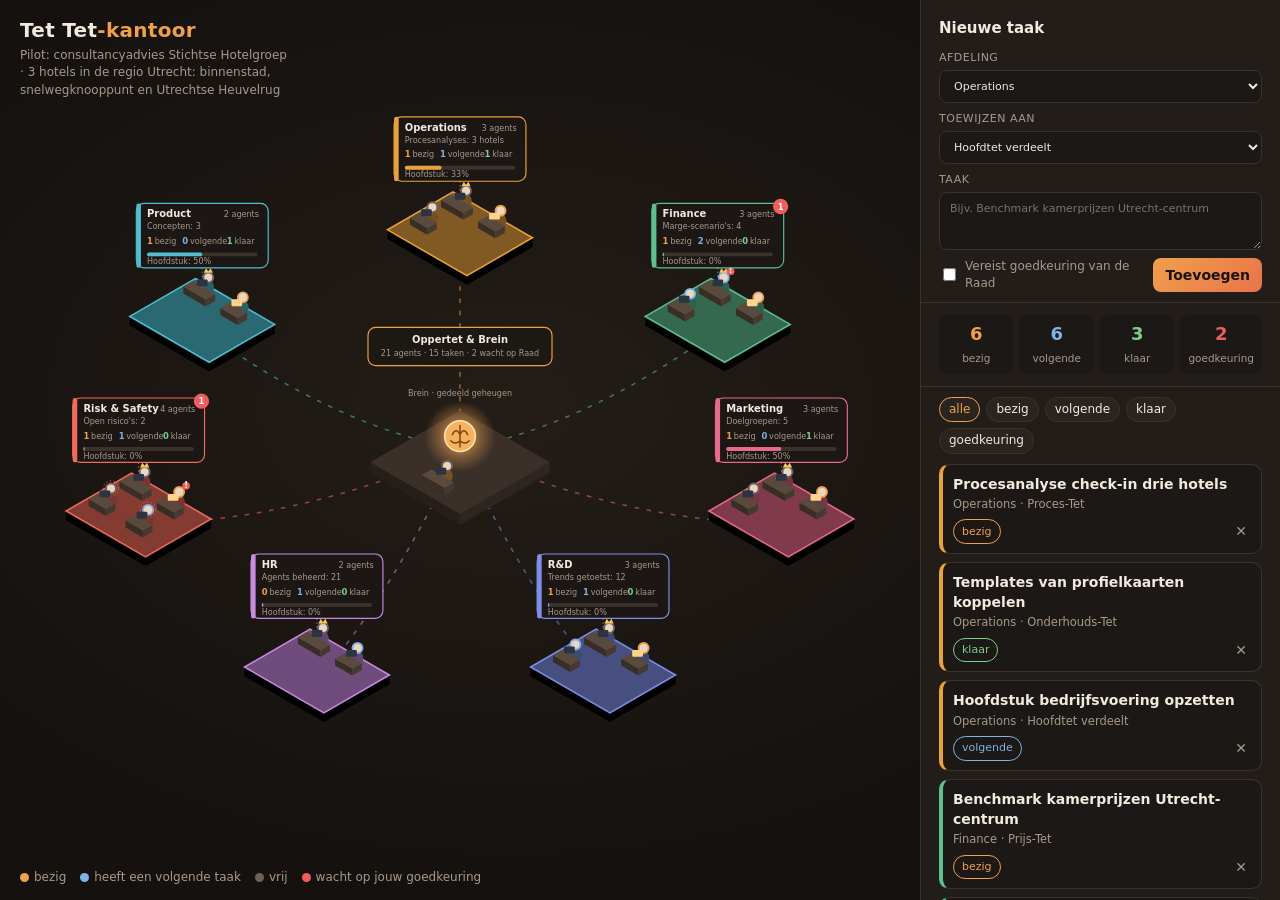
==== office/index.html @ 30cadb9c "Add Tet Tet-kantoor: isometric office prototype Interactive single-page office with the Oppertet and" ====
<!doctype html>
<html lang="nl">
<head>
<meta charset="utf-8">
<meta name="viewport" content="width=device-width, initial-scale=1">
<title>Tet Tet-kantoor</title>
<style>
  :root {
    --bg: #14110f;
    --bg-2: #1c1815;
    --panel: #221d19;
    --panel-2: #2a241f;
    --line: #3a322b;
    --text: #f2e9df;
    --muted: #a8998a;
    --accent: #f0a04b;
    --accent-2: #e8734a;
    --busy: #f0a04b;
    --next: #7fb2e5;
    --done: #7ccf8a;
    --idle: #6d625a;
    --warn: #ef5d5d;
    --radius: 12px;
  }
  * { box-sizing: border-box; }
  html, body { margin: 0; height: 100%; }
  body {
    background: radial-gradient(1200px 800px at 40% 45%, #241d17 0%, var(--bg) 60%) fixed, var(--bg);
    color: var(--text);
    font: 14px/1.45 ui-sans-serif, system-ui, -apple-system, "Segoe UI", Roboto, sans-serif;
  }
  .app { display: grid; grid-template-columns: 1fr 360px; height: 100vh; }
  header.top {
    position: absolute; left: 20px; top: 16px; z-index: 2; pointer-events: none;
  }
  header.top h1 { margin: 0; font-size: 20px; letter-spacing: .3px; }
  header.top h1 span { color: var(--accent); }
  header.top p { margin: 2px 0 0; color: var(--muted); font-size: 12px; max-width: 270px; }
  .stage { position: relative; overflow: hidden; }
  .stage svg { width: 100%; height: 100%; display: block; }

  /* SVG styling */
  .flow { fill: none; stroke-width: 2; stroke-dasharray: 6 10; opacity: .55; animation: flow 1.6s linear infinite; }
  @keyframes flow { to { stroke-dashoffset: -32; } }
  .island { cursor: pointer; }
  .island:hover .top-face { filter: brightness(1.15); }
  .desk { cursor: pointer; }
  .desk:hover .agent-head { stroke: #fff; stroke-width: 2.5; }
  .card-bg { fill: rgba(28,24,21,.94); stroke-width: 1.5; }
  .svg-title { font-weight: 700; font-size: 13px; fill: var(--text); }
  .svg-sub { font-size: 10.5px; fill: var(--muted); }
  .svg-num { font-size: 11px; font-weight: 600; }
  .brain-pulse { animation: pulse 2.8s ease-in-out infinite; transform-origin: center; transform-box: fill-box; }
  @keyframes pulse { 50% { opacity: .35; transform: scale(1.25); } }
  .screen-busy { animation: blink 1.2s steps(2) infinite; }
  @keyframes blink { 50% { opacity: .55; } }

  /* Side panel */
  aside.panel {
    background: var(--panel); border-left: 1px solid var(--line);
    display: flex; flex-direction: column; min-height: 0;
  }
  .panel-head { padding: 18px 18px 10px; border-bottom: 1px solid var(--line); }
  .panel-head h2 { margin: 0 0 10px; font-size: 15px; }
  form.task-form { display: grid; gap: 8px; }
  label.f { display: grid; gap: 4px; font-size: 11px; color: var(--muted); text-transform: uppercase; letter-spacing: .5px; }
  select, input[type=text], textarea {
    width: 100%; background: var(--bg-2); color: var(--text); border: 1px solid var(--line);
    border-radius: 8px; padding: 8px 10px; font: inherit; text-transform: none; letter-spacing: 0;
  }
  textarea { resize: vertical; min-height: 58px; }
  select:focus, input:focus, textarea:focus { outline: 2px solid var(--accent); outline-offset: -1px; }
  .row { display: flex; gap: 8px; align-items: center; }
  .check { display: flex; gap: 6px; align-items: center; font-size: 12px; color: var(--muted); }
  button {
    font: inherit; cursor: pointer; border-radius: 8px; border: 1px solid var(--line);
    background: var(--panel-2); color: var(--text); padding: 7px 12px;
  }
  button.primary { background: linear-gradient(135deg, var(--accent), var(--accent-2)); color: #1a120b; border: 0; font-weight: 700; }
  button:hover { filter: brightness(1.1); }
  .summary { display: grid; grid-template-columns: repeat(4, 1fr); gap: 6px; padding: 12px 18px; border-bottom: 1px solid var(--line); }
  .summary div { background: var(--bg-2); border-radius: 8px; padding: 6px 8px; text-align: center; }
  .summary b { display: block; font-size: 18px; }
  .summary small { color: var(--muted); font-size: 10.5px; }
  .filters { display: flex; gap: 6px; padding: 10px 18px 0; flex-wrap: wrap; }
  .filters button { padding: 3px 9px; font-size: 12px; border-radius: 999px; }
  .filters button.on { border-color: var(--accent); color: var(--accent); }
  ul.tasks { list-style: none; margin: 0; padding: 10px 12px 18px; overflow: auto; flex: 1; }
  ul.tasks li {
    background: var(--bg-2); border: 1px solid var(--line); border-left: 4px solid var(--dept, var(--accent));
    border-radius: 10px; padding: 9px 10px; margin: 0 6px 8px;
  }
  .t-title { font-weight: 600; }
  .t-meta { color: var(--muted); font-size: 11.5px; margin-top: 2px; }
  .t-actions { display: flex; gap: 6px; margin-top: 7px; flex-wrap: wrap; }
  .chip { font-size: 11px; padding: 2px 8px; border-radius: 999px; border: 1px solid currentColor; background: transparent; }
  .chip.volgende { color: var(--next); } .chip.bezig { color: var(--busy); } .chip.klaar { color: var(--done); }
  .chip.approve { color: var(--warn); }
  .t-actions .del { margin-left: auto; color: var(--muted); border: 0; background: none; padding: 2px 4px; }

  /* Detail drawer */
  .drawer-wrap { position: absolute; inset: 0; background: rgba(10,8,6,.45); display: none; z-index: 5; }
  .drawer-wrap.open { display: block; }
  .drawer {
    position: absolute; right: 0; top: 0; bottom: 0; width: min(520px, 100%);
    background: var(--panel); border-left: 1px solid var(--line); overflow: auto; padding: 20px;
    box-shadow: -20px 0 40px rgba(0,0,0,.4);
  }
  .drawer .close { position: sticky; top: 0; float: right; }
  .drawer h3 { margin: 0; font-size: 20px; }
  .drawer .role { color: var(--muted); margin: 2px 0 14px; }
  .kaart { background: var(--bg-2); border: 1px solid var(--line); border-radius: var(--radius); padding: 12px 14px; margin-bottom: 12px; }
  .kaart h4 { margin: 0 0 8px; font-size: 12px; text-transform: uppercase; letter-spacing: .6px; color: var(--accent); display: flex; justify-content: space-between; }
  .kaart h4 small { color: var(--muted); text-transform: none; letter-spacing: 0; font-weight: 400; }
  .kaart dl { display: grid; grid-template-columns: 120px 1fr; gap: 4px 10px; margin: 0; }
  .kaart dt { color: var(--muted); }
  .kaart dd { margin: 0; }
  .kaart ul { margin: 0; padding-left: 18px; }
  .tag { display: inline-block; font-size: 11px; padding: 1px 7px; border-radius: 999px; background: var(--panel-2); border: 1px solid var(--line); margin: 0 4px 4px 0; }
  .perm { display: grid; grid-template-columns: 1fr auto; gap: 3px 10px; }
  .perm .rw { font-size: 11px; color: var(--done); } .perm .r { font-size: 11px; color: var(--next); } .perm .no { font-size: 11px; color: var(--warn); }
  .team { display: flex; flex-wrap: wrap; gap: 6px; }
  .team button { font-size: 12px; padding: 4px 9px; }
  .legend { position: absolute; left: 20px; bottom: 14px; display: flex; gap: 14px; color: var(--muted); font-size: 12px; z-index: 2; flex-wrap: wrap; }
  .dot { display: inline-block; width: 9px; height: 9px; border-radius: 50%; margin-right: 5px; vertical-align: middle; }

  @media (max-width: 900px) {
    .app { grid-template-columns: 1fr; height: auto; }
    .stage { height: 78vh; min-height: 460px; }
    aside.panel { border-left: 0; border-top: 1px solid var(--line); }
    ul.tasks { max-height: none; }
    .drawer-wrap { position: fixed; }
  }
</style>
</head>
<body>
<div class="app">
  <main class="stage" id="stage">
    <header class="top">
      <h1>Tet Tet<span>-kantoor</span></h1>
      <p id="pilot"></p>
    </header>
    <svg id="office" viewBox="0 0 1200 900" preserveAspectRatio="xMidYMid meet" role="img" aria-label="Isometrisch kantoor met zeven afdelingen rond de Oppertet en het Brein"></svg>
    <div class="legend">
      <span><i class="dot" style="background:var(--busy)"></i>bezig</span>
      <span><i class="dot" style="background:var(--next)"></i>heeft een volgende taak</span>
      <span><i class="dot" style="background:var(--idle)"></i>vrij</span>
      <span><i class="dot" style="background:var(--warn)"></i>wacht op jouw goedkeuring</span>
    </div>
    <div class="drawer-wrap" id="drawerWrap">
      <div class="drawer" id="drawer" role="dialog" aria-modal="true"></div>
    </div>
  </main>

  <aside class="panel">
    <div class="panel-head">
      <h2>Nieuwe taak</h2>
      <form class="task-form" id="taskForm">
        <label class="f">Afdeling
          <select id="fDept"></select>
        </label>
        <label class="f">Toewijzen aan
          <select id="fAgent"></select>
        </label>
        <label class="f">Taak
          <textarea id="fTitle" placeholder="Bijv. Benchmark kamerprijzen Utrecht-centrum" required></textarea>
        </label>
        <div class="row">
          <label class="check"><input type="checkbox" id="fApproval"> Vereist goedkeuring van de Raad</label>
          <button class="primary" type="submit" style="margin-left:auto">Toevoegen</button>
        </div>
      </form>
    </div>
    <div class="summary" id="summary"></div>
    <div class="filters" id="filters"></div>
    <ul class="tasks" id="taskList"></ul>
  </aside>
</div>

<script>
/* =====================================================================
   DATA
   Alles wat hieronder staat is fictieve pilotdata (Stichtse Hotelgroep).
   Cultuurkaarten, profielkaarten, rolkaarten en toegangskaarten zijn
   losse objecten, zodat ze later één-op-één vervangen kunnen worden door
   de echte kaarten (bijv. ingelezen uit YAML-bestanden).
   ===================================================================== */

const PILOT = {
  naam: "Pilot: consultancyadvies Stichtse Hotelgroep",
  omschrijving: "3 hotels in de regio Utrecht: binnenstad, snelwegknooppunt en Utrechtse Heuvelrug"
};

/* Cultuurkaart van de hele organisatie (laag 1). Bij waarden wint dit niveau. */
const CULTUUR_ORG = {
  id: "cultuur.org",
  titel: "Tet Tet",
  waarden: ["Waarde creëren boven werk verzetten", "Direct en kort, uitgebreid op verzoek", "Rebels in denken, netjes in handelen", "Feedback is de motor van verbetering", "Groep en veiligheid boven gemak"],
  werkwijze: ["Eindig nooit met een beleefdheidsvraag", "Vraag alleen als er echt iets ontbreekt", "Leg elke beslissing vast in het Brein"]
};

/* Rolkaarten (wat mag een rol en hoe ver reikt hij). */
const ROLKAARTEN = {
  oppertet:   { titel: "Oppertet",    bereik: "Hele organisatie", autonomie: "Niveau 3: Zelfstandig",   handelingen: ["Taken verdelen over afdelingen", "Prioriteiten bepalen", "Escaleren naar de Raad", "Brein lezen en schrijven"] },
  hoofdtet:   { titel: "Hoofdtet",    bereik: "Eigen afdeling",   autonomie: "Niveau 3: Zelfstandig",   handelingen: ["Taken verdelen binnen de afdeling", "Output van Tets accorderen", "Rapporteren aan de Oppertet", "Afdelingsgeheugen schrijven"] },
  tet:        { titel: "Tet",         bereik: "Eigen taak",       autonomie: "Niveau 2: Uitvoerend",    handelingen: ["Taak uitvoeren met afdelingstools", "Concepten opleveren aan de Hoofdtet", "Brein lezen"] },
  controltet: { titel: "Control Tet", bereik: "Hele organisatie (alleen lezen)", autonomie: "Niveau 2: Uitvoerend", handelingen: ["Output van alle afdelingen toetsen", "Bevindingen melden aan de Raad", "Taken blokkeren bij risico"] }
};

/* Afdelingen met hun cultuurkaart (laag 2) en toegangskaart. */
const DEPTS = [
  { id: "ops", naam: "Operations", kleur: "#e8a33d",
    hoofdstuk: "Bedrijfsvoering & processen",
    kpi: ["Procesanalyses", "3 hotels"],
    cultuur: { waarden: ["Het systeem moet altijd draaien"], werkwijze: ["Eerst meten, dan verbeteren", "Elke wijziging is terug te draaien"] },
    toegang: [["Brein", "rw"], ["Takensysteem", "rw"], ["Codebase agents", "rw"], ["Orderbeheer", "rw"], ["Boekhouding", "r"]] },
  { id: "fin", naam: "Finance", kleur: "#5fbf8f",
    hoofdstuk: "Financieel advies & prijsstrategie",
    kpi: ["Marge-scenario's", "4"],
    cultuur: { waarden: ["Elke euro verantwoord"], werkwijze: ["Aannames expliciet", "Altijd een basis-, laag- en hoogscenario"] },
    toegang: [["Brein", "rw"], ["Boekhouding", "rw"], ["Rekenmodellen", "rw"], ["Marktdata", "r"], ["Betalingen", "no"]] },
  { id: "mkt", naam: "Marketing", kleur: "#e86a8a",
    hoofdstuk: "Positionering & marketingplan",
    kpi: ["Doelgroepen", "5"],
    cultuur: { waarden: ["De gast centraal"], werkwijze: ["Elke claim onderbouwd", "Testen boven meningen"] },
    toegang: [["Brein", "rw"], ["Webonderzoek", "r"], ["Reviewdata", "r"], ["Contentbibliotheek", "rw"], ["Externe publicatie", "no"]] },
  { id: "rnd", naam: "R&D", kleur: "#7f8fe8",
    hoofdstuk: "Innovatie & trends",
    kpi: ["Trends getoetst", "12"],
    cultuur: { waarden: ["Nieuwsgierig, kritisch op hype"], werkwijze: ["Alleen wat aantoonbaar werkt", "Snelle experimenten met begrensd risico"] },
    toegang: [["Brein", "rw"], ["Webonderzoek", "r"], ["Sandbox", "rw"], ["Marktdata", "r"]] },
  { id: "hr", naam: "HR", kleur: "#c98be0",
    hoofdstuk: "Personeel & organisatie",
    kpi: ["Agents beheerd", "21"],
    cultuur: { waarden: ["Goede agents verdienen goede inzet"], werkwijze: ["Rollen en mandaten altijd actueel", "Performance als input, niet als oordeel"] },
    toegang: [["Brein", "rw"], ["Agentregister", "rw"], ["Profielkaarten", "rw"], ["Performancedata", "r"]] },
  { id: "risk", naam: "Risk & Safety", kleur: "#ef6b5b",
    hoofdstuk: "Risico's & compliance",
    kpi: ["Open risico's", "2"],
    cultuur: { waarden: ["Veiligheid gaat voor snelheid"], werkwijze: ["Toetsen tegen wet en regels", "Melden zonder omwegen"] },
    toegang: [["Brein", "r"], ["Alle afdelingsoutput", "r"], ["Auditlog", "rw"], ["Tool-scanner", "rw"]] },
  { id: "prod", naam: "Product", kleur: "#4fbfd0",
    hoofdstuk: "Propositie & gastbeleving",
    kpi: ["Concepten", "3"],
    cultuur: { waarden: ["Wat we maken moet kloppen voor de gast"], werkwijze: ["Van gastreis naar propositie", "Klein beginnen, snel bijsturen"] },
    toegang: [["Brein", "rw"], ["Reviewdata", "r"], ["Ontwerpbord", "rw"], ["Takensysteem", "rw"]] }
];

/* Agents met profielkaart (laag 3). Een profielkaart kan rechten alleen inperken. */
const AGENTS = [
  { id: "oppertet", naam: "Oppertet", rol: "oppertet", dept: null, specialisme: "Orchestratie", kenmerken: ["Gevoed door de Raad", "Verdeelt het advies in hoofdstukken"] },

  { id: "ops-h",  naam: "Hoofdtet Operations", rol: "hoofdtet", dept: "ops", specialisme: "Bedrijfsvoering" },
  { id: "ops-1",  naam: "Proces-Tet",          rol: "tet",      dept: "ops", specialisme: "Procesanalyse per hotel" },
  { id: "ops-2",  naam: "Onderhouds-Tet",      rol: "tet",      dept: "ops", specialisme: "Onderhoud agents & code", inperking: ["Geen schrijfrecht orderbeheer"] },

  { id: "fin-h",  naam: "Hoofdtet Finance",    rol: "hoofdtet", dept: "fin", specialisme: "Financiële sturing" },
  { id: "fin-1",  naam: "Prijs-Tet",           rol: "tet",      dept: "fin", specialisme: "Prijsstrategie & yield" },
  { id: "fin-2",  naam: "Kosten-Tet",          rol: "tet",      dept: "fin", specialisme: "Kostenanalyse & benchmarks" },

  { id: "mkt-h",  naam: "Hoofdtet Marketing",  rol: "hoofdtet", dept: "mkt", specialisme: "Merk & positionering" },
  { id: "mkt-1",  naam: "Doelgroep-Tet",       rol: "tet",      dept: "mkt", specialisme: "Doelgroepen & personas" },
  { id: "mkt-2",  naam: "Review-Tet",          rol: "tet",      dept: "mkt", specialisme: "Online reviews & reputatie" },

  { id: "rnd-h",  naam: "Hoofdtet R&D",        rol: "hoofdtet", dept: "rnd", specialisme: "Innovatieportfolio" },
  { id: "rnd-1",  naam: "Trend-Tet",           rol: "tet",      dept: "rnd", specialisme: "Trends in hospitality" },
  { id: "rnd-2",  naam: "Tech-Tet",            rol: "tet",      dept: "rnd", specialisme: "Hoteltechnologie" },

  { id: "hr-h",   naam: "Hoofdtet HR",         rol: "hoofdtet", dept: "hr",  specialisme: "Organisatie & mensen" },
  { id: "hr-1",   naam: "Personeels-Tet",      rol: "tet",      dept: "hr",  specialisme: "Bezetting & arbeidsmarkt" },

  { id: "risk-h", naam: "Hoofdtet Risk & Safety", rol: "hoofdtet", dept: "risk", specialisme: "Risicomanagement" },
  { id: "risk-1", naam: "Compliance-Tet",      rol: "tet",        dept: "risk", specialisme: "Wet- en regelgeving horeca" },
  { id: "risk-c1",naam: "Control Tet Kwaliteit", rol: "controltet", dept: "risk", specialisme: "Kwaliteit van het advies" },
  { id: "risk-c2",naam: "Control Tet Feiten",  rol: "controltet", dept: "risk", specialisme: "Feiten- en bronnencheck" },

  { id: "prod-h", naam: "Hoofdtet Product",    rol: "hoofdtet", dept: "prod", specialisme: "Propositie" },
  { id: "prod-1", naam: "Gastreis-Tet",        rol: "tet",      dept: "prod", specialisme: "Gastreis & beleving" }
];

const SEED_TASKS = [
  { dept: "ops",  agent: "ops-1",  title: "Procesanalyse check-in drie hotels", status: "bezig" },
  { dept: "ops",  agent: "ops-2",  title: "Templates van profielkaarten koppelen", status: "klaar" },
  { dept: "ops",  agent: null,     title: "Hoofdstuk bedrijfsvoering opzetten", status: "volgende" },
  { dept: "fin",  agent: "fin-1",  title: "Benchmark kamerprijzen Utrecht-centrum", status: "bezig" },
  { dept: "fin",  agent: "fin-2",  title: "Kostenstructuur Heuvelrug-locatie", status: "volgende" },
  { dept: "fin",  agent: "fin-h",  title: "Prijsverhoging snelweghotel voorleggen", status: "volgende", approval: true },
  { dept: "mkt",  agent: "mkt-2",  title: "Reviews laatste 12 maanden analyseren", status: "klaar" },
  { dept: "mkt",  agent: "mkt-1",  title: "Personas zakelijke gast vs. recreant", status: "bezig" },
  { dept: "rnd",  agent: "rnd-1",  title: "Trendscan duurzaam verblijf", status: "bezig" },
  { dept: "rnd",  agent: "rnd-2",  title: "Self-check-in leveranciers vergelijken", status: "volgende" },
  { dept: "hr",   agent: "hr-1",   title: "Personeelstekort regio Utrecht in kaart", status: "volgende" },
  { dept: "risk", agent: "risk-c2",title: "Bronnencheck hoofdstuk Finance", status: "volgende" },
  { dept: "risk", agent: "risk-1", title: "Nieuwe tool 'review-scraper' scannen", status: "bezig", approval: true },
  { dept: "prod", agent: "prod-1", title: "Gastreis binnenstadhotel uittekenen", status: "bezig" },
  { dept: "prod", agent: "prod-h", title: "Concept wellness-arrangement Heuvelrug", status: "klaar" }
];

const HISTORY = {
  "oppertet": ["Advies opgeknipt in 7 hoofdstukken", "Planning pilot vastgelegd in het Brein"],
  "risk-c1":  ["Eerste versie hoofdstuk Marketing teruggestuurd: claims zonder bron"],
  "hr-h":     ["Alle 21 agents geregistreerd met rol- en profielkaart"]
};

/* =====================================================================
   STATE (taken worden lokaal in de browser bewaard)
   ===================================================================== */
const STORE_KEY = "tettet-office-v1";
const deptById = Object.fromEntries(DEPTS.map(d => [d.id, d]));
const agentById = Object.fromEntries(AGENTS.map(a => [a.id, a]));
let tasks = load();
let filter = "alle";

function load() {
  try {
    const raw = localStorage.getItem(STORE_KEY);
    if (raw) return JSON.parse(raw);
  } catch (e) {}
  return SEED_TASKS.map((t, i) => ({ id: "t" + (i + 1), approval: false, ...t, created: Date.now() - (SEED_TASKS.length - i) * 3600e3 }));
}
function save() { try { localStorage.setItem(STORE_KEY, JSON.stringify(tasks)); } catch (e) {} }

function agentStatus(id) {
  const mine = tasks.filter(t => t.agent === id);
  if (mine.some(t => t.status === "bezig")) return "bezig";
  if (mine.some(t => t.status === "volgende")) return "volgende";
  return "vrij";
}
const STATUS_COLOR = { bezig: "var(--busy)", volgende: "var(--next)", vrij: "var(--idle)", klaar: "var(--done)" };

/* =====================================================================
   ISOMETRISCH TEKENEN
   ===================================================================== */
const NS = "http://www.w3.org/2000/svg";
const S = 26, COS = 0.866, SIN = 0.5;
const svg = document.getElementById("office");

function el(tag, attrs = {}, parent) {
  const n = document.createElementNS(NS, tag);
  for (const k in attrs) n.setAttribute(k, attrs[k]);
  if (parent) parent.appendChild(n);
  return n;
}
function iso(x, y) { return [(x - y) * COS * S, (x + y) * SIN * S]; }
function pts(arr) { return arr.map(p => p.join(",")).join(" "); }
function shade(hex, f) {
  const n = parseInt(hex.slice(1), 16);
  const c = [n >> 16, (n >> 8) & 255, n & 255].map(v => Math.max(0, Math.min(255, Math.round(v * f))));
  return "rgb(" + c.join(",") + ")";
}

/* Een iso-blok: x,y,w,d in wereldeenheden, h in pixels. */
function box(g, x, y, w, d, h, color, cls) {
  const p = (a, b, up = 0) => { const [sx, sy] = iso(a, b); return [sx, sy - up]; };
  el("polygon", { points: pts([p(x, y + d, h), p(x + w, y + d, h), p(x + w, y + d), p(x, y + d)]), fill: shade(color, .62) }, g);
  el("polygon", { points: pts([p(x + w, y, h), p(x + w, y + d, h), p(x + w, y + d), p(x + w, y)]), fill: shade(color, .78) }, g);
  el("polygon", { points: pts([p(x, y, h), p(x + w, y, h), p(x + w, y + d, h), p(x, y + d, h)]), fill: color, class: cls || "" }, g);
}

function svgText(g, x, y, str, cls, anchor = "middle", fill) {
  const t = el("text", { x, y, class: cls, "text-anchor": anchor }, g);
  if (fill) t.setAttribute("fill", fill);
  t.textContent = str;
  return t;
}

/* Bureau met agent erachter. */
function desk(g, a, x, y, color, big) {
  const dg = el("g", { class: "desk", tabindex: 0, role: "button", "aria-label": a.naam }, g);
  const st = agentStatus(a.id);
  const w = big ? 1.3 : 1.0, d = .55;
  // agent (achter het bureau, dus eerst tekenen)
  const [ax, ay] = iso(x + w / 2, y - .25);
  el("ellipse", { cx: ax, cy: ay - 6, rx: 7.5, ry: 9, fill: shade(color, .5) }, dg);
  el("circle", { cx: ax, cy: ay - 19, r: 6.5, fill: "#e9d6c3", stroke: STATUS_COLOR[st], "stroke-width": 2.5, class: "agent-head" }, dg);
  if (a.rol === "hoofdtet") el("path", { d: `M${ax - 6} ${ay - 25} l3 -6 l3 4 l3 -4 l3 6 z`, fill: "#f6c75a" }, dg);
  if (a.rol === "controltet") el("circle", { cx: ax, cy: ay - 19, r: 10, fill: "none", stroke: "#ef6b5b", "stroke-dasharray": "2 3" }, dg);
  // bureau
  box(dg, x, y, w, d, 9, "#5a4a3d");
  // scherm
  const [mx, my] = iso(x + w / 2, y + .1);
  el("rect", { x: mx - 7, y: my - 21, width: 14, height: 9, rx: 1.5, fill: st === "bezig" ? "#ffd38a" : "#2b3440", class: st === "bezig" ? "screen-busy" : "" }, dg);
  const pending = tasks.some(t => t.agent === a.id && t.approval && t.status !== "klaar");
  if (pending) {
    el("circle", { cx: ax + 9, cy: ay - 27, r: 5, fill: "var(--warn)" }, dg);
    svgText(dg, ax + 9, ay - 24.5, "!", "svg-num", "middle", "#fff").setAttribute("font-size", "8");
  }
  const title = el("title", {}, dg); title.textContent = `${a.naam} · ${st}`;
  dg.addEventListener("click", e => { e.stopPropagation(); openAgent(a.id); });
  dg.addEventListener("keydown", e => { if (e.key === "Enter") openAgent(a.id); });
}

const CENTER = [600, 480];
const SLOTS = [[-1.9, -1.35], [0.25, -1.35], [-1.9, 0.45], [0.25, 0.45]];

function render() {
  svg.textContent = "";
  const defs = el("defs", {}, svg);
  const rg = el("radialGradient", { id: "brainGlow" }, defs);
  el("stop", { offset: "0%", "stop-color": "#ffd28a", "stop-opacity": ".95" }, rg);
  el("stop", { offset: "60%", "stop-color": "#f0a04b", "stop-opacity": ".35" }, rg);
  el("stop", { offset: "100%", "stop-color": "#f0a04b", "stop-opacity": "0" }, rg);

  const layerFlow = el("g", {}, svg);
  const layerIslands = el("g", {}, svg);
  const layerCards = el("g", {}, svg);

  // posities van de eilanden op een ellips rond het midden
  const pos = DEPTS.map((d, i) => {
    const ang = -Math.PI / 2 + i * 2 * Math.PI / DEPTS.length;
    return [CENTER[0] + 430 * Math.cos(ang), CENTER[1] + 300 * Math.sin(ang)];
  });

  // informatiestromen
  pos.forEach(([x, y], i) => {
    const mx = (x + CENTER[0]) / 2, my = (y + CENTER[1]) / 2 + 30;
    el("path", { d: `M${CENTER[0]} ${CENTER[1] - 30} Q${mx} ${my} ${x} ${y}`, class: "flow", stroke: DEPTS[i].kleur }, layerFlow);
  });

  // centraal platform: Oppertet + Brein
  const cg = el("g", { transform: `translate(${CENTER[0]},${CENTER[1]})`, class: "island" }, layerIslands);
  box(cg, -2.6, -2.6, 5.2, 5.2, 14, "#3b3029", "top-face");
  el("circle", { cx: 0, cy: -48, r: 46, fill: "url(#brainGlow)", class: "brain-pulse" }, cg);
  el("circle", { cx: 0, cy: -48, r: 20, fill: "#f6b25e", stroke: "#ffe2b0", "stroke-width": 2 }, cg);
  el("path", { d: "M-10 -50 q5 -10 10 0 q5 -10 10 0 M-12 -42 q6 6 12 0 q6 6 12 0 M0 -62 v28", stroke: "#7a4a1c", "stroke-width": 2, fill: "none", "stroke-linecap": "round" }, cg);
  svgText(cg, 0, -100, "Brein · gedeeld geheugen", "svg-sub", "middle", "#ffe2b0");
  desk(cg, agentById.oppertet, -.65, 1.0, "#f0a04b", true);

  // kaart boven het midden
  const brainTasks = tasks.length, waiting = tasks.filter(t => t.approval && t.status !== "klaar").length;
  const ck = el("g", { transform: `translate(${CENTER[0] - 120},${CENTER[1] - 190})`, style: "cursor:pointer" }, layerCards);
  el("rect", { width: 240, height: 50, rx: 10, class: "card-bg", stroke: "#f0a04b" }, ck);
  svgText(ck, 120, 20, "Oppertet & Brein", "svg-title");
  svgText(ck, 120, 38, `${AGENTS.length} agents · ${brainTasks} taken · ${waiting} wacht op Raad`, "svg-sub");
  ck.addEventListener("click", () => openAgent("oppertet"));

  // afdelingseilanden
  DEPTS.forEach((d, i) => {
    const [x, y] = pos[i];
    const g = el("g", { transform: `translate(${x},${y})`, class: "island", tabindex: 0, role: "button", "aria-label": d.naam }, layerIslands);
    box(g, -2.3, -1.9, 4.6, 3.8, 12, shade(d.kleur, .55), "top-face");
    // gekleurde rand op het platform
    const rim = [iso(-2.3, -1.9), iso(2.3, -1.9), iso(2.3, 1.9), iso(-2.3, 1.9)].map(([a, b]) => [a, b - 12]);
    el("polygon", { points: pts(rim), fill: "none", stroke: d.kleur, "stroke-width": 2 }, g);
    g.addEventListener("click", () => openDept(d.id));
    g.addEventListener("keydown", e => { if (e.key === "Enter") openDept(d.id); });

    const team = AGENTS.filter(a => a.dept === d.id);
    const og = el("g", { transform: "translate(0,-12)" }, g);
    team.forEach((a, j) => { const [sx, sy] = SLOTS[j] || [0, 0]; desk(og, a, sx, sy, d.kleur, a.rol === "hoofdtet"); });

    // statuskaart
    const dt = tasks.filter(t => t.dept === d.id);
    const n = s => dt.filter(t => t.status === s).length;
    const pend = dt.filter(t => t.approval && t.status !== "klaar").length;
    const progress = dt.length ? n("klaar") / dt.length : 0;
    const top = iso(-2.3, -1.9)[1] - 12;
    const k = el("g", { transform: `translate(${x - 86},${y + top - 98})`, style: "cursor:pointer" }, layerCards);
    el("rect", { width: 172, height: 84, rx: 10, class: "card-bg", stroke: d.kleur }, k);
    el("rect", { x: 0, y: 0, width: 6, height: 84, rx: 3, fill: d.kleur }, k);
    svgText(k, 14, 18, d.naam, "svg-title", "start");
    svgText(k, 160, 18, `${team.length} agents`, "svg-sub", "end");
    svgText(k, 14, 34, `${d.kpi[0]}: ${d.kpi[1]}`, "svg-sub", "start");
    [["bezig", n("bezig"), "var(--busy)", 14], ["volgende", n("volgende"), "var(--next)", 60], ["klaar", n("klaar"), "var(--done)", 118]].forEach(([lbl, v, c, lx]) => {
      svgText(k, lx, 53, String(v), "svg-num", "start", c);
      svgText(k, lx + 10, 53, lbl, "svg-sub", "start");
    });
    el("rect", { x: 14, y: 64, width: 144, height: 5, rx: 2.5, fill: "#3a322b" }, k);
    el("rect", { x: 14, y: 64, width: Math.max(2, 144 * progress), height: 5, rx: 2.5, fill: d.kleur }, k);
    svgText(k, 14, 79, `Hoofdstuk: ${Math.round(progress * 100)}%`, "svg-sub", "start").setAttribute("font-size", "9.5");
    if (pend) {
      el("circle", { cx: 168, cy: 4, r: 10, fill: "var(--warn)" }, k);
      svgText(k, 168, 8, String(pend), "svg-num", "middle", "#fff");
    }
    el("line", { x1: 86, y1: 84, x2: 86, y2: 98, stroke: d.kleur, "stroke-dasharray": "2 3" }, k);
    k.addEventListener("click", () => openDept(d.id));
  });

  renderPanel();
}

/* =====================================================================
   TAKENPANEEL
   ===================================================================== */
const fDept = document.getElementById("fDept"), fAgent = document.getElementById("fAgent");

function initForm() {
  fDept.innerHTML = DEPTS.map(d => `<option value="${d.id}">${esc(d.naam)}</option>`).join("");
  fDept.addEventListener("change", fillAgents);
  fillAgents();
  document.getElementById("taskForm").addEventListener("submit", e => {
    e.preventDefault();
    const title = document.getElementById("fTitle").value.trim();
    if (!title) return;
    tasks.unshift({ id: "t" + Date.now(), dept: fDept.value, agent: fAgent.value || null, title, status: "volgende",
                    approval: document.getElementById("fApproval").checked, created: Date.now() });
    document.getElementById("fTitle").value = "";
    document.getElementById("fApproval").checked = false;
    save(); render();
  });
}
function fillAgents() {
  const team = AGENTS.filter(a => a.dept === fDept.value);
  fAgent.innerHTML = `<option value="">Hoofdtet verdeelt</option>` + team.map(a => `<option value="${a.id}">${esc(a.naam)}</option>`).join("");
}

const NEXT = { volgende: "bezig", bezig: "klaar", klaar: "volgende" };

function renderPanel() {
  const c = s => tasks.filter(t => t.status === s).length;
  const pend = tasks.filter(t => t.approval && t.status !== "klaar").length;
  document.getElementById("summary").innerHTML =
    `<div><b style="color:var(--busy)">${c("bezig")}</b><small>bezig</small></div>
     <div><b style="color:var(--next)">${c("volgende")}</b><small>volgende</small></div>
     <div><b style="color:var(--done)">${c("klaar")}</b><small>klaar</small></div>
     <div><b style="color:var(--warn)">${pend}</b><small>goedkeuring</small></div>`;

  const fl = ["alle", "bezig", "volgende", "klaar", "goedkeuring"];
  const fe = document.getElementById("filters");
  fe.innerHTML = fl.map(f => `<button data-f="${f}" class="${f === filter ? "on" : ""}">${f}</button>`).join("");
  fe.querySelectorAll("button").forEach(b => b.onclick = () => { filter = b.dataset.f; renderPanel(); });

  const list = tasks.filter(t => filter === "alle" ? true : filter === "goedkeuring" ? (t.approval && t.status !== "klaar") : t.status === filter);
  const ul = document.getElementById("taskList");
  ul.innerHTML = list.length ? "" : `<li style="border-left-color:var(--line)"><span class="t-meta">Geen taken in deze weergave.</span></li>`;
  list.forEach(t => {
    const d = deptById[t.dept], a = t.agent ? agentById[t.agent] : null;
    const li = document.createElement("li");
    li.style.setProperty("--dept", d.kleur);
    li.innerHTML = `<div class="t-title">${esc(t.title)}</div>
      <div class="t-meta">${esc(d.naam)} · ${a ? esc(a.naam) : "Hoofdtet verdeelt"}</div>
      <div class="t-actions">
        <button class="chip ${t.status}" title="Klik om de status te wijzigen">${t.status}</button>
        ${t.approval && t.status !== "klaar" ? `<button class="chip approve" title="Goedkeuren als Raad">goedkeuren</button>` : ""}
        <button class="del" title="Verwijderen" aria-label="Verwijderen">✕</button>
      </div>`;
    li.querySelector(".chip." + t.status).onclick = () => { t.status = NEXT[t.status]; save(); render(); };
    const ap = li.querySelector(".approve"); if (ap) ap.onclick = () => { t.approval = false; save(); render(); };
    li.querySelector(".del").onclick = () => { tasks = tasks.filter(x => x !== t); save(); render(); };
    ul.appendChild(li);
  });
}

/* =====================================================================
   DETAILVENSTER: profiel-, cultuur-, rol- en toegangskaarten
   ===================================================================== */
const drawerWrap = document.getElementById("drawerWrap"), drawer = document.getElementById("drawer");
drawerWrap.addEventListener("click", e => { if (e.target === drawerWrap) closeDrawer(); });
document.addEventListener("keydown", e => { if (e.key === "Escape") closeDrawer(); });
function closeDrawer() { drawerWrap.classList.remove("open"); }
function esc(s) { return String(s).replace(/[&<>"']/g, c => ({ "&": "&amp;", "<": "&lt;", ">": "&gt;", '"': "&quot;", "'": "&#39;" }[c])); }
const list = arr => `<ul>${arr.map(x => `<li>${esc(x)}</li>`).join("")}</ul>`;
const PERM = { rw: ["lezen + schrijven", "rw"], r: ["alleen lezen", "r"], no: ["geen toegang", "no"] };

function cultuurKaarten(d) {
  let h = `<div class="kaart"><h4>Cultuurkaart organisatie <small>laag 1 · waarden winnen</small></h4>
    <strong>Waarden</strong>${list(CULTUUR_ORG.waarden)}<strong>Werkwijze</strong>${list(CULTUUR_ORG.werkwijze)}</div>`;
  if (d) h += `<div class="kaart" style="border-color:${d.kleur}"><h4>Cultuurkaart ${esc(d.naam)} <small>laag 2 · erft van organisatie</small></h4>
    <strong>Waarden</strong>${list(d.cultuur.waarden)}<strong>Werkwijze</strong>${list(d.cultuur.werkwijze)}</div>`;
  return h;
}
function toegangKaart(d, inperking) {
  if (!d) return `<div class="kaart"><h4>Toegangskaart <small>organisatiebreed</small></h4>
    <div class="perm"><span>Brein</span><span class="rw">lezen + schrijven</span><span>Takensysteem (alle afdelingen)</span><span class="rw">lezen + schrijven</span><span>Afdelingstools</span><span class="r">via Hoofdtets</span></div></div>`;
  return `<div class="kaart"><h4>Toegangskaart ${esc(d.naam)} <small>tools & databronnen</small></h4>
    <div class="perm">${d.toegang.map(([tool, p]) => `<span>${esc(tool)}</span><span class="${PERM[p][1]}">${PERM[p][0]}</span>`).join("")}</div>
    ${inperking ? `<p class="t-meta" style="margin:8px 0 0">Ingeperkt door profielkaart: ${inperking.map(esc).join(", ")}</p>` : ""}</div>`;
}
function rolKaart(rolId) {
  const r = ROLKAARTEN[rolId];
  return `<div class="kaart"><h4>Rolkaart ${esc(r.titel)} <small>wat mag deze rol</small></h4>
    <dl><dt>Bereik</dt><dd>${esc(r.bereik)}</dd><dt>Autonomie</dt><dd>${esc(r.autonomie)}</dd></dl>
    <strong style="display:block;margin-top:6px">Handelingen</strong>${list(r.handelingen)}</div>`;
}
function geschiedenis(items) {
  return `<div class="kaart"><h4>Geschiedenis</h4>${items.length ? list(items) : `<span class="t-meta">Nog geen geschiedenis.</span>`}</div>`;
}
function taskLine(t) { return `${t.title} (${t.status}${t.approval && t.status !== "klaar" ? ", wacht op Raad" : ""})`; }

function openAgent(id) {
  const a = agentById[id], d = a.dept ? deptById[a.dept] : null;
  const st = agentStatus(id);
  const rapporteert = a.rol === "oppertet" ? "De Raad (Sjoerd)" : a.rol === "hoofdtet" ? "Oppertet" : a.rol === "controltet" ? "Hoofdtet Risk & Safety · meldt aan de Raad" : `Hoofdtet ${d.naam}`;
  const mine = tasks.filter(t => t.agent === id || (id === "oppertet"));
  const hist = [...(HISTORY[id] || []), ...tasks.filter(t => t.agent === id).map(taskLine)];
  drawer.innerHTML = `<button class="close" onclick="closeDrawer()">Sluiten</button>
    <h3>${esc(a.naam)}</h3>
    <p class="role">${esc(ROLKAARTEN[a.rol].titel)}${d ? " · " + esc(d.naam) : ""} · <span style="color:${STATUS_COLOR[st]}">${st}</span></p>
    <div class="kaart" style="border-color:${d ? d.kleur : "var(--accent)"}"><h4>Profielkaart <small>laag 3 · fictief, later te vervangen</small></h4>
      <dl><dt>Naam</dt><dd>${esc(a.naam)}</dd><dt>Rol</dt><dd>${esc(ROLKAARTEN[a.rol].titel)}</dd>
      <dt>Afdeling</dt><dd>${d ? esc(d.naam) : "Midden: orchestratie"}</dd><dt>Rapporteert aan</dt><dd>${esc(rapporteert)}</dd>
      <dt>Specialisme</dt><dd>${esc(a.specialisme)}</dd>
      <dt>Kenmerken</dt><dd>${(a.kenmerken || ["Nog in te vullen"]).map(k => `<span class="tag">${esc(k)}</span>`).join("")}</dd></dl></div>
    ${cultuurKaarten(d)}
    ${rolKaart(a.rol)}
    ${toegangKaart(d, a.inperking)}
    ${geschiedenis(id === "oppertet" ? [...(HISTORY.oppertet || []), `${mine.length} taken in het hele kantoor`] : hist)}`;
  drawerWrap.classList.add("open");
  drawer.querySelector(".close").focus();
}

function openDept(id) {
  const d = deptById[id], team = AGENTS.filter(a => a.dept === id);
  const dt = tasks.filter(t => t.dept === id);
  drawer.innerHTML = `<button class="close" onclick="closeDrawer()">Sluiten</button>
    <h3 style="color:${d.kleur}">${esc(d.naam)}</h3>
    <p class="role">Adviesboek: ${esc(d.hoofdstuk)} · ${team.length} agents</p>
    <div class="kaart" style="border-color:${d.kleur}"><h4>Team</h4>
      <div class="team">${team.map(a => `<button data-a="${a.id}"><span class="dot" style="background:${STATUS_COLOR[agentStatus(a.id)]}"></span>${esc(a.naam)}</button>`).join("")}</div></div>
    ${cultuurKaarten(d)}
    ${toegangKaart(d)}
    <div class="kaart"><h4>Rollen in deze afdeling</h4>${[...new Set(team.map(a => ROLKAARTEN[a.rol].titel))].map(r => `<span class="tag">${esc(r)}</span>`).join("")}</div>
    ${geschiedenis([...team.flatMap(a => HISTORY[a.id] || []), ...dt.map(t => (t.agent ? agentById[t.agent].naam + ": " : "") + taskLine(t))])}`;
  drawer.querySelectorAll("[data-a]").forEach(b => b.onclick = () => openAgent(b.dataset.a));
  drawerWrap.classList.add("open");
  drawer.querySelector(".close").focus();
}

/* ===================================================================== */
document.getElementById("pilot").textContent = `${PILOT.naam} · ${PILOT.omschrijving}`;
initForm();
render();
</script>
</body>
</html>
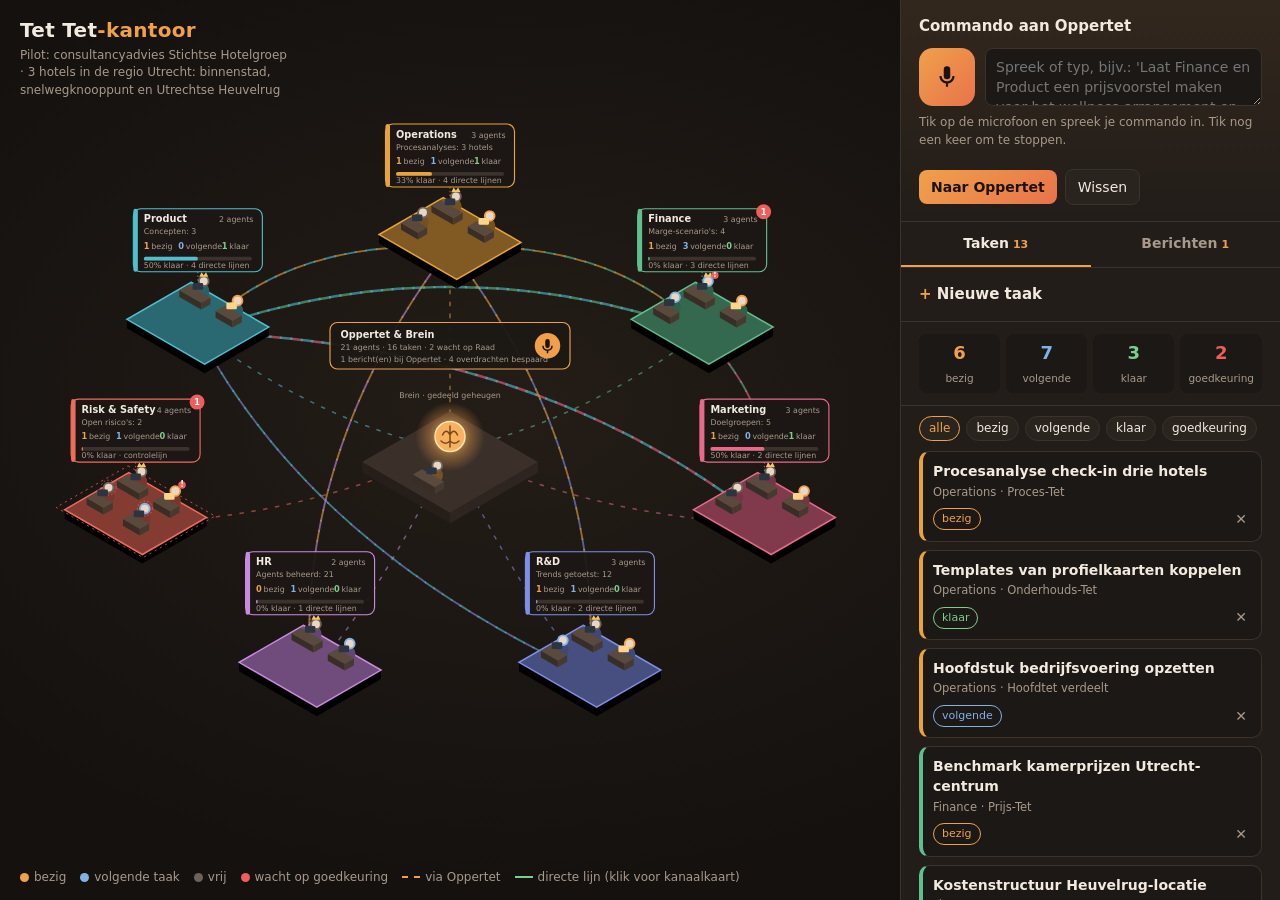
==== commit 6acd37d5: "Add voice commands to Oppertet and direct department channels - Voice note button (panel and Brein c" ====
--- a/office/index.html
+++ b/office/index.html
@@ -29,10 +29,8 @@
     color: var(--text);
     font: 14px/1.45 ui-sans-serif, system-ui, -apple-system, "Segoe UI", Roboto, sans-serif;
   }
-  .app { display: grid; grid-template-columns: 1fr 360px; height: 100vh; }
-  header.top {
-    position: absolute; left: 20px; top: 16px; z-index: 2; pointer-events: none;
-  }
+  .app { display: grid; grid-template-columns: 1fr 380px; height: 100vh; }
+  header.top { position: absolute; left: 20px; top: 16px; z-index: 2; pointer-events: none; }
   header.top h1 { margin: 0; font-size: 20px; letter-spacing: .3px; }
   header.top h1 span { color: var(--accent); }
   header.top p { margin: 2px 0 0; color: var(--muted); font-size: 12px; max-width: 270px; }
@@ -42,6 +40,10 @@
   /* SVG styling */
   .flow { fill: none; stroke-width: 2; stroke-dasharray: 6 10; opacity: .55; animation: flow 1.6s linear infinite; }
   @keyframes flow { to { stroke-dashoffset: -32; } }
+  .channel { cursor: pointer; }
+  .channel .ch-vis { fill: none; stroke-linecap: round; opacity: .6; }
+  .channel:hover .ch-vis { opacity: 1; filter: brightness(1.25); }
+  .channel .ch-hit { fill: none; stroke: transparent; stroke-width: 16; pointer-events: stroke; }
   .island { cursor: pointer; }
   .island:hover .top-face { filter: brightness(1.15); }
   .desk { cursor: pointer; }
@@ -52,16 +54,34 @@
   .svg-num { font-size: 11px; font-weight: 600; }
   .brain-pulse { animation: pulse 2.8s ease-in-out infinite; transform-origin: center; transform-box: fill-box; }
   @keyframes pulse { 50% { opacity: .35; transform: scale(1.25); } }
+  .brain-listening .brain-pulse { animation-duration: .8s; }
   .screen-busy { animation: blink 1.2s steps(2) infinite; }
   @keyframes blink { 50% { opacity: .55; } }
+  .svg-mic { cursor: pointer; }
+  .svg-mic:hover circle { filter: brightness(1.2); }
 
   /* Side panel */
-  aside.panel {
-    background: var(--panel); border-left: 1px solid var(--line);
-    display: flex; flex-direction: column; min-height: 0;
-  }
-  .panel-head { padding: 18px 18px 10px; border-bottom: 1px solid var(--line); }
-  .panel-head h2 { margin: 0 0 10px; font-size: 15px; }
+  aside.panel { background: var(--panel); border-left: 1px solid var(--line); overflow: auto; min-height: 0; }
+  section.block { padding: 16px 18px; border-bottom: 1px solid var(--line); }
+  section.block h2 { margin: 0 0 10px; font-size: 15px; display: flex; align-items: center; gap: 8px; }
+  section.cmd { background: linear-gradient(180deg, rgba(240,160,75,.08), transparent); }
+  .cmd-row { display: flex; gap: 10px; align-items: stretch; }
+  button.mic {
+    flex: none; width: 56px; border-radius: 14px; border: 0; padding: 0;
+    background: linear-gradient(135deg, var(--accent), var(--accent-2)); color: #1a120b;
+    display: grid; place-items: center;
+  }
+  button.mic svg { width: 26px; height: 26px; fill: currentColor; }
+  button.mic.rec { background: var(--warn); color: #fff; animation: recpulse 1s ease-in-out infinite; }
+  @keyframes recpulse { 50% { box-shadow: 0 0 0 8px rgba(239,93,93,.18); } }
+  .hint { font-size: 12px; color: var(--muted); margin: 8px 0 0; }
+  .hint.err { color: var(--warn); }
+  .plan { margin-top: 10px; display: grid; gap: 6px; }
+  .plan-line { display: grid; grid-template-columns: 1fr auto; gap: 6px; align-items: center; background: var(--bg-2); border: 1px solid var(--line); border-left: 4px solid var(--dept, var(--accent)); border-radius: 8px; padding: 6px 8px; }
+  .plan-line select { padding: 4px 6px; font-size: 12px; }
+  .plan-line .pl-title { grid-column: 1 / -1; font-size: 12.5px; }
+  .plan-note { font-size: 12px; color: var(--done); }
+  audio { width: 100%; height: 32px; margin-top: 8px; }
   form.task-form { display: grid; gap: 8px; }
   label.f { display: grid; gap: 4px; font-size: 11px; color: var(--muted); text-transform: uppercase; letter-spacing: .5px; }
   select, input[type=text], textarea {
@@ -70,7 +90,8 @@
   }
   textarea { resize: vertical; min-height: 58px; }
   select:focus, input:focus, textarea:focus { outline: 2px solid var(--accent); outline-offset: -1px; }
-  .row { display: flex; gap: 8px; align-items: center; }
+  .row { display: flex; gap: 8px; align-items: center; flex-wrap: wrap; }
+  .grid2 { display: grid; grid-template-columns: 1fr 1fr; gap: 8px; }
   .check { display: flex; gap: 6px; align-items: center; font-size: 12px; color: var(--muted); }
   button {
     font: inherit; cursor: pointer; border-radius: 8px; border: 1px solid var(--line);
@@ -78,6 +99,14 @@
   }
   button.primary { background: linear-gradient(135deg, var(--accent), var(--accent-2)); color: #1a120b; border: 0; font-weight: 700; }
   button:hover { filter: brightness(1.1); }
+  button:disabled { opacity: .5; cursor: default; }
+  details.newtask summary { cursor: pointer; font-weight: 700; font-size: 15px; list-style: none; }
+  details.newtask summary::before { content: "+ "; color: var(--accent); }
+  details.newtask[open] summary { margin-bottom: 10px; }
+  nav.tabs { display: flex; border-bottom: 1px solid var(--line); position: sticky; top: 0; background: var(--panel); z-index: 1; }
+  nav.tabs button { flex: 1; border: 0; border-radius: 0; background: none; padding: 11px; color: var(--muted); border-bottom: 2px solid transparent; font-weight: 600; }
+  nav.tabs button.on { color: var(--text); border-bottom-color: var(--accent); }
+  nav.tabs .count { font-size: 11px; color: var(--accent); margin-left: 4px; }
   .summary { display: grid; grid-template-columns: repeat(4, 1fr); gap: 6px; padding: 12px 18px; border-bottom: 1px solid var(--line); }
   .summary div { background: var(--bg-2); border-radius: 8px; padding: 6px 8px; text-align: center; }
   .summary b { display: block; font-size: 18px; }
@@ -85,18 +114,23 @@
   .filters { display: flex; gap: 6px; padding: 10px 18px 0; flex-wrap: wrap; }
   .filters button { padding: 3px 9px; font-size: 12px; border-radius: 999px; }
   .filters button.on { border-color: var(--accent); color: var(--accent); }
-  ul.tasks { list-style: none; margin: 0; padding: 10px 12px 18px; overflow: auto; flex: 1; }
-  ul.tasks li {
+  ul.items { list-style: none; margin: 0; padding: 10px 12px 18px; }
+  ul.items li {
     background: var(--bg-2); border: 1px solid var(--line); border-left: 4px solid var(--dept, var(--accent));
     border-radius: 10px; padding: 9px 10px; margin: 0 6px 8px;
   }
   .t-title { font-weight: 600; }
   .t-meta { color: var(--muted); font-size: 11.5px; margin-top: 2px; }
-  .t-actions { display: flex; gap: 6px; margin-top: 7px; flex-wrap: wrap; }
+  .t-actions { display: flex; gap: 6px; margin-top: 7px; flex-wrap: wrap; align-items: center; }
   .chip { font-size: 11px; padding: 2px 8px; border-radius: 999px; border: 1px solid currentColor; background: transparent; }
   .chip.volgende { color: var(--next); } .chip.bezig { color: var(--busy); } .chip.klaar { color: var(--done); }
-  .chip.approve { color: var(--warn); }
+  .chip.approve, .chip.warn { color: var(--warn); }
+  .chip.ok { color: var(--done); }
+  .chip.muted { color: var(--muted); }
   .t-actions .del { margin-left: auto; color: var(--muted); border: 0; background: none; padding: 2px 4px; }
+  .label { font-size: 10.5px; padding: 1px 6px; border-radius: 4px; background: var(--panel-2); color: var(--muted); margin-left: 4px; white-space: nowrap; }
+  .route { font-size: 11px; font-weight: 600; }
+  .route.direct { color: var(--done); } .route.oppertet { color: var(--accent); }
 
   /* Detail drawer */
   .drawer-wrap { position: absolute; inset: 0; background: rgba(10,8,6,.45); display: none; z-index: 5; }
@@ -110,7 +144,7 @@
   .drawer h3 { margin: 0; font-size: 20px; }
   .drawer .role { color: var(--muted); margin: 2px 0 14px; }
   .kaart { background: var(--bg-2); border: 1px solid var(--line); border-radius: var(--radius); padding: 12px 14px; margin-bottom: 12px; }
-  .kaart h4 { margin: 0 0 8px; font-size: 12px; text-transform: uppercase; letter-spacing: .6px; color: var(--accent); display: flex; justify-content: space-between; }
+  .kaart h4 { margin: 0 0 8px; font-size: 12px; text-transform: uppercase; letter-spacing: .6px; color: var(--accent); display: flex; justify-content: space-between; gap: 8px; }
   .kaart h4 small { color: var(--muted); text-transform: none; letter-spacing: 0; font-weight: 400; }
   .kaart dl { display: grid; grid-template-columns: 120px 1fr; gap: 4px 10px; margin: 0; }
   .kaart dt { color: var(--muted); }
@@ -123,12 +157,12 @@
   .team button { font-size: 12px; padding: 4px 9px; }
   .legend { position: absolute; left: 20px; bottom: 14px; display: flex; gap: 14px; color: var(--muted); font-size: 12px; z-index: 2; flex-wrap: wrap; }
   .dot { display: inline-block; width: 9px; height: 9px; border-radius: 50%; margin-right: 5px; vertical-align: middle; }
+  .dash { display: inline-block; width: 18px; height: 0; border-top: 2px dashed; margin-right: 5px; vertical-align: middle; }
 
   @media (max-width: 900px) {
     .app { grid-template-columns: 1fr; height: auto; }
     .stage { height: 78vh; min-height: 460px; }
-    aside.panel { border-left: 0; border-top: 1px solid var(--line); }
-    ul.tasks { max-height: none; }
+    aside.panel { border-left: 0; border-top: 1px solid var(--line); overflow: visible; }
     .drawer-wrap { position: fixed; }
   }
 </style>
@@ -143,47 +177,95 @@
     <svg id="office" viewBox="0 0 1200 900" preserveAspectRatio="xMidYMid meet" role="img" aria-label="Isometrisch kantoor met zeven afdelingen rond de Oppertet en het Brein"></svg>
     <div class="legend">
       <span><i class="dot" style="background:var(--busy)"></i>bezig</span>
-      <span><i class="dot" style="background:var(--next)"></i>heeft een volgende taak</span>
+      <span><i class="dot" style="background:var(--next)"></i>volgende taak</span>
       <span><i class="dot" style="background:var(--idle)"></i>vrij</span>
-      <span><i class="dot" style="background:var(--warn)"></i>wacht op jouw goedkeuring</span>
+      <span><i class="dot" style="background:var(--warn)"></i>wacht op goedkeuring</span>
+      <span><i class="dash" style="border-color:var(--accent)"></i>via Oppertet</span>
+      <span><i class="dash" style="border-color:var(--done);border-top-style:solid"></i>directe lijn (klik voor kanaalkaart)</span>
     </div>
     <div class="drawer-wrap" id="drawerWrap">
       <div class="drawer" id="drawer" role="dialog" aria-modal="true"></div>
     </div>
   </main>
 
-  <aside class="panel">
-    <div class="panel-head">
-      <h2>Nieuwe taak</h2>
-      <form class="task-form" id="taskForm">
-        <label class="f">Afdeling
-          <select id="fDept"></select>
-        </label>
-        <label class="f">Toewijzen aan
-          <select id="fAgent"></select>
-        </label>
-        <label class="f">Taak
-          <textarea id="fTitle" placeholder="Bijv. Benchmark kamerprijzen Utrecht-centrum" required></textarea>
-        </label>
-        <div class="row">
-          <label class="check"><input type="checkbox" id="fApproval"> Vereist goedkeuring van de Raad</label>
-          <button class="primary" type="submit" style="margin-left:auto">Toevoegen</button>
-        </div>
-      </form>
+  <aside class="panel" id="panel">
+    <section class="block cmd" id="cmdBlock">
+      <h2>Commando aan Oppertet</h2>
+      <div class="cmd-row">
+        <button class="mic" id="micBtn" type="button" aria-label="Voicenote opnemen" title="Voicenote opnemen">
+          <svg viewBox="0 0 24 24" aria-hidden="true"><path d="M12 14a3 3 0 0 0 3-3V5a3 3 0 0 0-6 0v6a3 3 0 0 0 3 3zm5-3a5 5 0 0 1-10 0H5a7 7 0 0 0 6 6.92V21h2v-3.08A7 7 0 0 0 19 11h-2z"/></svg>
+        </button>
+        <textarea id="cmdText" placeholder="Spreek of typ, bijv.: 'Laat Finance en Product een prijsvoorstel maken voor het wellness-arrangement en leg het aan mij voor.'"></textarea>
+      </div>
+      <p class="hint" id="cmdHint">Tik op de microfoon en spreek je commando in. Tik nog een keer om te stoppen.</p>
+      <div id="cmdAudio"></div>
+      <div class="plan" id="cmdPlan"></div>
+      <div class="row" style="margin-top:10px">
+        <button class="primary" id="cmdSend" type="button">Naar Oppertet</button>
+        <button id="cmdClear" type="button">Wissen</button>
+      </div>
+    </section>
+
+    <nav class="tabs" id="tabs">
+      <button data-tab="taken" class="on">Taken<span class="count" id="cntTaken"></span></button>
+      <button data-tab="berichten">Berichten<span class="count" id="cntMsg"></span></button>
+    </nav>
+
+    <div id="tab-taken">
+      <section class="block">
+        <details class="newtask">
+          <summary>Nieuwe taak</summary>
+          <form class="task-form" id="taskForm">
+            <label class="f">Afdeling <select id="fDept"></select></label>
+            <label class="f">Toewijzen aan <select id="fAgent"></select></label>
+            <label class="f">Taak <textarea id="fTitle" placeholder="Bijv. Benchmark kamerprijzen Utrecht-centrum" required></textarea></label>
+            <div class="row">
+              <label class="check"><input type="checkbox" id="fApproval"> Vereist goedkeuring van de Raad</label>
+              <button class="primary" type="submit" style="margin-left:auto">Toevoegen</button>
+            </div>
+          </form>
+        </details>
+      </section>
+      <div class="summary" id="summary"></div>
+      <div class="filters" id="filters"></div>
+      <ul class="items" id="taskList"></ul>
     </div>
-    <div class="summary" id="summary"></div>
-    <div class="filters" id="filters"></div>
-    <ul class="tasks" id="taskList"></ul>
+
+    <div id="tab-berichten" hidden>
+      <section class="block">
+        <h2>Bericht tussen afdelingen</h2>
+        <form class="task-form" id="msgForm">
+          <div class="grid2">
+            <label class="f">Van <select id="mFrom"></select></label>
+            <label class="f">Naar <select id="mTo"></select></label>
+          </div>
+          <label class="f">Soort
+            <select id="mType">
+              <option value="vraag">Vraag</option>
+              <option value="info">Informatie delen</option>
+              <option value="verzoek">Verzoek (maakt een taak bij de ontvanger)</option>
+            </select>
+          </label>
+          <label class="f">Bericht <textarea id="mText" required placeholder="Bijv. Wat is de minimale marge voor het wellness-arrangement?"></textarea></label>
+          <div class="row">
+            <span class="hint" id="mRoute" style="margin:0"></span>
+            <button class="primary" type="submit" style="margin-left:auto">Versturen</button>
+          </div>
+        </form>
+      </section>
+      <div class="summary" id="msgSummary"></div>
+      <ul class="items" id="msgList"></ul>
+    </div>
   </aside>
 </div>
 
 <script>
 /* =====================================================================
    DATA
-   Alles wat hieronder staat is fictieve pilotdata (Stichtse Hotelgroep).
-   Cultuurkaarten, profielkaarten, rolkaarten en toegangskaarten zijn
-   losse objecten, zodat ze later één-op-één vervangen kunnen worden door
-   de echte kaarten (bijv. ingelezen uit YAML-bestanden).
+   Alles hieronder is fictieve pilotdata (Stichtse Hotelgroep).
+   Cultuurkaarten, profielkaarten, rolkaarten, toegangskaarten en
+   kanaalkaarten zijn losse objecten, zodat ze later één-op-één vervangen
+   kunnen worden door de echte kaarten (bijv. ingelezen uit YAML).
    ===================================================================== */
 
 const PILOT = {
@@ -201,54 +283,87 @@
 
 /* Rolkaarten (wat mag een rol en hoe ver reikt hij). */
 const ROLKAARTEN = {
-  oppertet:   { titel: "Oppertet",    bereik: "Hele organisatie", autonomie: "Niveau 3: Zelfstandig",   handelingen: ["Taken verdelen over afdelingen", "Prioriteiten bepalen", "Escaleren naar de Raad", "Brein lezen en schrijven"] },
-  hoofdtet:   { titel: "Hoofdtet",    bereik: "Eigen afdeling",   autonomie: "Niveau 3: Zelfstandig",   handelingen: ["Taken verdelen binnen de afdeling", "Output van Tets accorderen", "Rapporteren aan de Oppertet", "Afdelingsgeheugen schrijven"] },
-  tet:        { titel: "Tet",         bereik: "Eigen taak",       autonomie: "Niveau 2: Uitvoerend",    handelingen: ["Taak uitvoeren met afdelingstools", "Concepten opleveren aan de Hoofdtet", "Brein lezen"] },
-  controltet: { titel: "Control Tet", bereik: "Hele organisatie (alleen lezen)", autonomie: "Niveau 2: Uitvoerend", handelingen: ["Output van alle afdelingen toetsen", "Bevindingen melden aan de Raad", "Taken blokkeren bij risico"] }
+  oppertet:   { titel: "Oppertet",    bereik: "Hele organisatie", autonomie: "Niveau 3: Zelfstandig",   handelingen: ["Commando's van de Raad vertalen naar taken", "Taken verdelen over afdelingen", "Prioriteiten bepalen", "Escalaties van directe lijnen beslechten", "Brein lezen en schrijven"] },
+  hoofdtet:   { titel: "Hoofdtet",    bereik: "Eigen afdeling",   autonomie: "Niveau 3: Zelfstandig",   handelingen: ["Taken verdelen binnen de afdeling", "Output van Tets accorderen", "Verzoeken via directe lijnen accepteren of escaleren", "Rapporteren aan de Oppertet"] },
+  tet:        { titel: "Tet",         bereik: "Eigen taak",       autonomie: "Niveau 2: Uitvoerend",    handelingen: ["Taak uitvoeren met afdelingstools", "Vragen stellen via directe lijnen", "Concepten opleveren aan de Hoofdtet", "Brein lezen"] },
+  controltet: { titel: "Control Tet", bereik: "Hele organisatie (alleen lezen)", autonomie: "Niveau 2: Uitvoerend", handelingen: ["Output van alle afdelingen toetsen", "Meelezen op alle lijnen", "Bevindingen melden aan de Raad", "Taken blokkeren bij risico"] }
 };
 
-/* Afdelingen met hun cultuurkaart (laag 2) en toegangskaart. */
+/* Afdelingen met hun cultuurkaart (laag 2), toegangskaart en trefwoorden
+   waarmee de Oppertet een commando aan de juiste afdeling koppelt
+   (een * betekent: woord begint hiermee). */
 const DEPTS = [
   { id: "ops", naam: "Operations", kleur: "#e8a33d",
     hoofdstuk: "Bedrijfsvoering & processen",
     kpi: ["Procesanalyses", "3 hotels"],
     cultuur: { waarden: ["Het systeem moet altijd draaien"], werkwijze: ["Eerst meten, dan verbeteren", "Elke wijziging is terug te draaien"] },
-    toegang: [["Brein", "rw"], ["Takensysteem", "rw"], ["Codebase agents", "rw"], ["Orderbeheer", "rw"], ["Boekhouding", "r"]] },
+    toegang: [["Brein", "rw"], ["Takensysteem", "rw"], ["Codebase agents", "rw"], ["Orderbeheer", "rw"], ["Boekhouding", "r"]],
+    trefwoorden: ["operations", "operatie*", "proces*", "onderhoud*", "order*", "fulfil*", "check-in", "checkin", "schoonma*", "logistiek*", "bedrijfsvoering"] },
   { id: "fin", naam: "Finance", kleur: "#5fbf8f",
     hoofdstuk: "Financieel advies & prijsstrategie",
     kpi: ["Marge-scenario's", "4"],
     cultuur: { waarden: ["Elke euro verantwoord"], werkwijze: ["Aannames expliciet", "Altijd een basis-, laag- en hoogscenario"] },
-    toegang: [["Brein", "rw"], ["Boekhouding", "rw"], ["Rekenmodellen", "rw"], ["Marktdata", "r"], ["Betalingen", "no"]] },
+    toegang: [["Brein", "rw"], ["Boekhouding", "rw"], ["Rekenmodellen", "rw"], ["Marktdata", "r"], ["Betalingen", "no"]],
+    trefwoorden: ["finance", "financ*", "prijs*", "prijz*", "kosten*", "budget*", "marge*", "omzet*", "business case", "yield", "tarie*", "begroting*"] },
   { id: "mkt", naam: "Marketing", kleur: "#e86a8a",
     hoofdstuk: "Positionering & marketingplan",
     kpi: ["Doelgroepen", "5"],
     cultuur: { waarden: ["De gast centraal"], werkwijze: ["Elke claim onderbouwd", "Testen boven meningen"] },
-    toegang: [["Brein", "rw"], ["Webonderzoek", "r"], ["Reviewdata", "r"], ["Contentbibliotheek", "rw"], ["Externe publicatie", "no"]] },
+    toegang: [["Brein", "rw"], ["Webonderzoek", "r"], ["Reviewdata", "r"], ["Contentbibliotheek", "rw"], ["Externe publicatie", "no"]],
+    trefwoorden: ["marketing", "campagne*", "doelgroep*", "persona*", "review*", "social*", "merk*", "positionering*", "advertent*", "communicatie*"] },
   { id: "rnd", naam: "R&D", kleur: "#7f8fe8",
     hoofdstuk: "Innovatie & trends",
     kpi: ["Trends getoetst", "12"],
     cultuur: { waarden: ["Nieuwsgierig, kritisch op hype"], werkwijze: ["Alleen wat aantoonbaar werkt", "Snelle experimenten met begrensd risico"] },
-    toegang: [["Brein", "rw"], ["Webonderzoek", "r"], ["Sandbox", "rw"], ["Marktdata", "r"]] },
+    toegang: [["Brein", "rw"], ["Webonderzoek", "r"], ["Sandbox", "rw"], ["Marktdata", "r"]],
+    trefwoorden: ["r&d", "r en d", "research", "onderzoek*", "trend*", "innovat*", "technolog*", "experiment*"] },
   { id: "hr", naam: "HR", kleur: "#c98be0",
     hoofdstuk: "Personeel & organisatie",
     kpi: ["Agents beheerd", "21"],
     cultuur: { waarden: ["Goede agents verdienen goede inzet"], werkwijze: ["Rollen en mandaten altijd actueel", "Performance als input, niet als oordeel"] },
-    toegang: [["Brein", "rw"], ["Agentregister", "rw"], ["Profielkaarten", "rw"], ["Performancedata", "r"]] },
+    toegang: [["Brein", "rw"], ["Agentregister", "rw"], ["Profielkaarten", "rw"], ["Performancedata", "r"]],
+    trefwoorden: ["hr", "personeel*", "bezetting*", "werving*", "werven", "rooster*", "medewerker*", "agentregister", "profielkaart*"] },
   { id: "risk", naam: "Risk & Safety", kleur: "#ef6b5b",
     hoofdstuk: "Risico's & compliance",
     kpi: ["Open risico's", "2"],
     cultuur: { waarden: ["Veiligheid gaat voor snelheid"], werkwijze: ["Toetsen tegen wet en regels", "Melden zonder omwegen"] },
-    toegang: [["Brein", "r"], ["Alle afdelingsoutput", "r"], ["Auditlog", "rw"], ["Tool-scanner", "rw"]] },
+    toegang: [["Brein", "r"], ["Alle afdelingsoutput", "r"], ["Auditlog", "rw"], ["Tool-scanner", "rw"]],
+    trefwoorden: ["risk", "risico*", "compliance", "veiligheid*", "safety", "wet", "wetgeving", "regelgeving", "avg", "privacy", "toets*", "scan*"] },
   { id: "prod", naam: "Product", kleur: "#4fbfd0",
     hoofdstuk: "Propositie & gastbeleving",
     kpi: ["Concepten", "3"],
     cultuur: { waarden: ["Wat we maken moet kloppen voor de gast"], werkwijze: ["Van gastreis naar propositie", "Klein beginnen, snel bijsturen"] },
-    toegang: [["Brein", "rw"], ["Reviewdata", "r"], ["Ontwerpbord", "rw"], ["Takensysteem", "rw"]] }
+    toegang: [["Brein", "rw"], ["Reviewdata", "r"], ["Ontwerpbord", "rw"], ["Takensysteem", "rw"]],
+    trefwoorden: ["product*", "propositie*", "concept*", "gastreis*", "arrangement*", "beleving*", "wellness", "pakket*"] }
+];
+
+/* Kanaalkaarten: directe lijnen tussen afdelingen (zie ANALYSE-afdelingscommunicatie.md).
+   Paren die hier niet staan lopen via de Oppertet. Risk & Safety heeft een
+   controlelijn naar iedereen en hoeft daarom niet per paar te staan. */
+const KANALEN = [
+  { a: "fin", b: "prod", doel: "Prijs en business case van elke propositie", voorbeelden: ["Marge-check op een nieuw arrangement", "Kostprijs van een gastreis-verbetering"] },
+  { a: "fin", b: "mkt",  doel: "Prijsstrategie en positionering als één verhaal", voorbeelden: ["Prijsniveau per doelgroep", "Campagnebudget binnen de begroting"] },
+  { a: "mkt", b: "prod", doel: "Gastinzichten en reviews naar de propositie", voorbeelden: ["Top-5 klachten per hotel", "Welke doelgroep past bij welk concept"] },
+  { a: "ops", b: "prod", doel: "Toetsen of een concept op locatie uitvoerbaar is", voorbeelden: ["Kan het binnenstadhotel late check-out aan?", "Benodigde processen voor wellness"] },
+  { a: "ops", b: "hr",   doel: "Bezetting, roosters, onderhoud van agents en agentregister", voorbeelden: ["Personeel voor het nieuwe ontbijtproces", "Nieuwe Tet registreren na onderhoud"] },
+  { a: "rnd", b: "prod", doel: "Trends en technologie naar concepten", voorbeelden: ["Trend duurzaam verblijf vertalen naar een arrangement", "Self-check-in als onderdeel van de gastreis"] },
+  { a: "ops", b: "fin",  doel: "Proceskosten en orderfulfilment raken de boekhouding", voorbeelden: ["Kosten per check-in", "Orderdata naar de boekhouding"] },
+  { a: "rnd", b: "ops",  doel: "Implementatie van hoteltechnologie", voorbeelden: ["Pilot self-check-in snelweghotel", "Impact van nieuwe tooling op processen"] }
+];
+const CONTROLELIJN = "risk";
+
+const SPELREGELS = [
+  "Alleen informatie, afstemming en kleine verzoeken; een verzoek levert hooguit één taak op.",
+  "De Hoofdtet van de ontvanger accepteert het verzoek of escaleert het.",
+  "Elk bericht wordt gelogd in het Brein; de Oppertet leest mee.",
+  "Escaleren naar de Oppertet bij conflict over prioriteit, weigering of impact op de deadline.",
+  "Toegang blijft per afdeling: de ontvanger voert uit met de eigen tools.",
+  "Risk & Safety leest mee op alle lijnen."
 ];
 
 /* Agents met profielkaart (laag 3). Een profielkaart kan rechten alleen inperken. */
 const AGENTS = [
-  { id: "oppertet", naam: "Oppertet", rol: "oppertet", dept: null, specialisme: "Orchestratie", kenmerken: ["Gevoed door de Raad", "Verdeelt het advies in hoofdstukken"] },
+  { id: "oppertet", naam: "Oppertet", rol: "oppertet", dept: null, specialisme: "Orchestratie", kenmerken: ["Gevoed door de Raad", "Neemt voicenote-commando's aan", "Verdeelt het advies in hoofdstukken"] },
 
   { id: "ops-h",  naam: "Hoofdtet Operations", rol: "hoofdtet", dept: "ops", specialisme: "Bedrijfsvoering" },
   { id: "ops-1",  naam: "Proces-Tet",          rol: "tet",      dept: "ops", specialisme: "Procesanalyse per hotel" },
@@ -293,32 +408,47 @@
   { dept: "risk", agent: "risk-c2",title: "Bronnencheck hoofdstuk Finance", status: "volgende" },
   { dept: "risk", agent: "risk-1", title: "Nieuwe tool 'review-scraper' scannen", status: "bezig", approval: true },
   { dept: "prod", agent: "prod-1", title: "Gastreis binnenstadhotel uittekenen", status: "bezig" },
-  { dept: "prod", agent: "prod-h", title: "Concept wellness-arrangement Heuvelrug", status: "klaar" }
+  { dept: "prod", agent: "prod-h", title: "Concept wellness-arrangement Heuvelrug", status: "klaar" },
+  { dept: "fin",  agent: null,     title: "Marge-check wellness-arrangement", status: "volgende", via: "prod" }
 ];
 
+const SEED_MESSAGES = [
+  { from: "mkt", to: "prod", soort: "info",    text: "Top-3 klacht Heuvelrug: geen avondprogramma. Input voor het wellness-concept.", route: "direct", status: "afgeleverd" },
+  { from: "prod", to: "fin", soort: "verzoek", text: "Marge-check wellness-arrangement", route: "direct", status: "afgeleverd" },
+  { from: "hr", to: "mkt",   soort: "vraag",   text: "Kunnen we employer branding meenemen in het marketingplan?", route: "oppertet", status: "bij Oppertet" }
+];
+
 const HISTORY = {
-  "oppertet": ["Advies opgeknipt in 7 hoofdstukken", "Planning pilot vastgelegd in het Brein"],
+  "oppertet": ["Advies opgeknipt in 7 hoofdstukken", "Planning pilot vastgelegd in het Brein", "8 directe lijnen tussen afdelingen geopend (zie kanaalkaarten)"],
   "risk-c1":  ["Eerste versie hoofdstuk Marketing teruggestuurd: claims zonder bron"],
   "hr-h":     ["Alle 21 agents geregistreerd met rol- en profielkaart"]
 };
 
 /* =====================================================================
-   STATE (taken worden lokaal in de browser bewaard)
+   STATE (taken, berichten en commando's worden lokaal in de browser
+   bewaard; opgenomen voicenotes alleen zolang de pagina open is)
    ===================================================================== */
-const STORE_KEY = "tettet-office-v1";
+const KEYS = { tasks: "tettet-office-v1", msgs: "tettet-messages-v1", cmds: "tettet-commands-v1" };
 const deptById = Object.fromEntries(DEPTS.map(d => [d.id, d]));
 const agentById = Object.fromEntries(AGENTS.map(a => [a.id, a]));
-let tasks = load();
+const now = Date.now();
+let tasks = load(KEYS.tasks, () => SEED_TASKS.map((t, i) => ({ id: "t" + (i + 1), approval: false, ...t, created: now - (SEED_TASKS.length - i) * 3600e3 })));
+let messages = load(KEYS.msgs, () => SEED_MESSAGES.map((m, i) => ({ id: "m" + (i + 1), ...m, created: now - (3 - i) * 1800e3 })));
+let commands = load(KEYS.cmds, () => []);
+const audioById = {};
 let filter = "alle";
 
-function load() {
+function load(key, seed) {
+  try { const raw = localStorage.getItem(key); if (raw) return JSON.parse(raw); } catch (e) {}
+  return seed();
+}
+function save() {
   try {
-    const raw = localStorage.getItem(STORE_KEY);
-    if (raw) return JSON.parse(raw);
+    localStorage.setItem(KEYS.tasks, JSON.stringify(tasks));
+    localStorage.setItem(KEYS.msgs, JSON.stringify(messages));
+    localStorage.setItem(KEYS.cmds, JSON.stringify(commands));
   } catch (e) {}
-  return SEED_TASKS.map((t, i) => ({ id: "t" + (i + 1), approval: false, ...t, created: Date.now() - (SEED_TASKS.length - i) * 3600e3 }));
-}
-function save() { try { localStorage.setItem(STORE_KEY, JSON.stringify(tasks)); } catch (e) {} }
+}
 
 function agentStatus(id) {
   const mine = tasks.filter(t => t.agent === id);
@@ -327,6 +457,21 @@
   return "vrij";
 }
 const STATUS_COLOR = { bezig: "var(--busy)", volgende: "var(--next)", vrij: "var(--idle)", klaar: "var(--done)" };
+
+/* Kanalen */
+const chKey = (a, b) => [a, b].sort().join("-");
+const kanaalByKey = Object.fromEntries(KANALEN.map(k => [chKey(k.a, k.b), k]));
+function routeFor(a, b) {
+  if (a === b) return null;
+  if (kanaalByKey[chKey(a, b)]) return "direct";
+  if (a === CONTROLELIJN || b === CONTROLELIJN) return "controle";
+  return "oppertet";
+}
+const isDirect = r => r === "direct" || r === "controle";
+const savedHandoffs = () => messages.filter(m => isDirect(m.route) && m.status !== "geëscaleerd").length * 2;
+function channelsOf(id) {
+  return KANALEN.filter(k => k.a === id || k.b === id).map(k => k.a === id ? k.b : k.a);
+}
 
 /* =====================================================================
    ISOMETRISCH TEKENEN
@@ -369,15 +514,12 @@
   const dg = el("g", { class: "desk", tabindex: 0, role: "button", "aria-label": a.naam }, g);
   const st = agentStatus(a.id);
   const w = big ? 1.3 : 1.0, d = .55;
-  // agent (achter het bureau, dus eerst tekenen)
   const [ax, ay] = iso(x + w / 2, y - .25);
   el("ellipse", { cx: ax, cy: ay - 6, rx: 7.5, ry: 9, fill: shade(color, .5) }, dg);
   el("circle", { cx: ax, cy: ay - 19, r: 6.5, fill: "#e9d6c3", stroke: STATUS_COLOR[st], "stroke-width": 2.5, class: "agent-head" }, dg);
   if (a.rol === "hoofdtet") el("path", { d: `M${ax - 6} ${ay - 25} l3 -6 l3 4 l3 -4 l3 6 z`, fill: "#f6c75a" }, dg);
   if (a.rol === "controltet") el("circle", { cx: ax, cy: ay - 19, r: 10, fill: "none", stroke: "#ef6b5b", "stroke-dasharray": "2 3" }, dg);
-  // bureau
   box(dg, x, y, w, d, 9, "#5a4a3d");
-  // scherm
   const [mx, my] = iso(x + w / 2, y + .1);
   el("rect", { x: mx - 7, y: my - 21, width: 14, height: 9, rx: 1.5, fill: st === "bezig" ? "#ffd38a" : "#2b3440", class: st === "bezig" ? "screen-busy" : "" }, dg);
   const pending = tasks.some(t => t.agent === a.id && t.approval && t.status !== "klaar");
@@ -392,56 +534,97 @@
 
 const CENTER = [600, 480];
 const SLOTS = [[-1.9, -1.35], [0.25, -1.35], [-1.9, 0.45], [0.25, 0.45]];
+const POS = Object.fromEntries(DEPTS.map((d, i) => {
+  const ang = -Math.PI / 2 + i * 2 * Math.PI / DEPTS.length;
+  return [d.id, [CENTER[0] + 430 * Math.cos(ang), CENTER[1] + 300 * Math.sin(ang)]];
+}));
+
+/* Gebogen pad tussen twee eilanden, met een bocht naar buiten zodat het niet
+   samenvalt met de lijnen naar het Brein. */
+function channelPath(a, b) {
+  const [x1, y1] = POS[a], [x2, y2] = POS[b];
+  const mx = (x1 + x2) / 2, my = (y1 + y2) / 2;
+  let dx = mx - CENTER[0], dy = my - CENTER[1];
+  const len = Math.hypot(dx, dy);
+  const dist = Math.hypot(x2 - x1, y2 - y1);
+  if (len < 40) { dx = -(y2 - y1); dy = x2 - x1; }
+  const n = Math.hypot(dx, dy) || 1;
+  const bend = Math.min(150, 40 + dist * .12);
+  return `M${x1} ${y1} Q${mx + dx / n * bend} ${my + dy / n * bend} ${x2} ${y2}`;
+}
+
+let listening = false;
 
 function render() {
   svg.textContent = "";
   const defs = el("defs", {}, svg);
   const rg = el("radialGradient", { id: "brainGlow" }, defs);
-  el("stop", { offset: "0%", "stop-color": "#ffd28a", "stop-opacity": ".95" }, rg);
-  el("stop", { offset: "60%", "stop-color": "#f0a04b", "stop-opacity": ".35" }, rg);
+  el("stop", { offset: "0%", "stop-color": listening ? "#ff9b9b" : "#ffd28a", "stop-opacity": ".95" }, rg);
+  el("stop", { offset: "60%", "stop-color": listening ? "#ef5d5d" : "#f0a04b", "stop-opacity": ".35" }, rg);
   el("stop", { offset: "100%", "stop-color": "#f0a04b", "stop-opacity": "0" }, rg);
 
+  const layerChannels = el("g", {}, svg);
   const layerFlow = el("g", {}, svg);
   const layerIslands = el("g", {}, svg);
   const layerCards = el("g", {}, svg);
-
-  // posities van de eilanden op een ellips rond het midden
-  const pos = DEPTS.map((d, i) => {
-    const ang = -Math.PI / 2 + i * 2 * Math.PI / DEPTS.length;
-    return [CENTER[0] + 430 * Math.cos(ang), CENTER[1] + 300 * Math.sin(ang)];
+  el("g", { id: "pulses" }, svg);
+
+  // directe lijnen tussen afdelingen
+  KANALEN.forEach(k => {
+    const id = "ch-" + chKey(k.a, k.b);
+    const traffic = messages.filter(m => chKey(m.from, m.to) === chKey(k.a, k.b)).length;
+    const w = 2.5 + Math.min(3, traffic * .8);
+    const d = channelPath(k.a, k.b);
+    const g = el("g", { class: "channel", tabindex: 0, role: "button", "aria-label": `Directe lijn ${deptById[k.a].naam} en ${deptById[k.b].naam}` }, layerChannels);
+    el("path", { d, id, class: "ch-vis", stroke: deptById[k.a].kleur, "stroke-width": w, "stroke-dasharray": "14 14" }, g);
+    el("path", { d, class: "ch-vis", stroke: deptById[k.b].kleur, "stroke-width": w, "stroke-dasharray": "14 14", "stroke-dashoffset": 14 }, g);
+    el("path", { d, class: "ch-hit" }, g);
+    const t = el("title", {}, g); t.textContent = `${deptById[k.a].naam} ↔ ${deptById[k.b].naam}: ${k.doel}`;
+    g.addEventListener("click", () => openChannel(chKey(k.a, k.b)));
+    g.addEventListener("keydown", e => { if (e.key === "Enter") openChannel(chKey(k.a, k.b)); });
   });
 
-  // informatiestromen
-  pos.forEach(([x, y], i) => {
+  // informatiestromen naar het Brein
+  DEPTS.forEach(dp => {
+    const [x, y] = POS[dp.id];
     const mx = (x + CENTER[0]) / 2, my = (y + CENTER[1]) / 2 + 30;
-    el("path", { d: `M${CENTER[0]} ${CENTER[1] - 30} Q${mx} ${my} ${x} ${y}`, class: "flow", stroke: DEPTS[i].kleur }, layerFlow);
+    el("path", { d: `M${CENTER[0]} ${CENTER[1] - 30} Q${mx} ${my} ${x} ${y}`, id: "flow-" + dp.id, class: "flow", stroke: dp.kleur }, layerFlow);
   });
 
   // centraal platform: Oppertet + Brein
-  const cg = el("g", { transform: `translate(${CENTER[0]},${CENTER[1]})`, class: "island" }, layerIslands);
+  const cg = el("g", { transform: `translate(${CENTER[0]},${CENTER[1]})`, class: "island" + (listening ? " brain-listening" : "") }, layerIslands);
   box(cg, -2.6, -2.6, 5.2, 5.2, 14, "#3b3029", "top-face");
   el("circle", { cx: 0, cy: -48, r: 46, fill: "url(#brainGlow)", class: "brain-pulse" }, cg);
-  el("circle", { cx: 0, cy: -48, r: 20, fill: "#f6b25e", stroke: "#ffe2b0", "stroke-width": 2 }, cg);
+  el("circle", { cx: 0, cy: -48, r: 20, fill: listening ? "#ef7d6d" : "#f6b25e", stroke: "#ffe2b0", "stroke-width": 2 }, cg);
   el("path", { d: "M-10 -50 q5 -10 10 0 q5 -10 10 0 M-12 -42 q6 6 12 0 q6 6 12 0 M0 -62 v28", stroke: "#7a4a1c", "stroke-width": 2, fill: "none", "stroke-linecap": "round" }, cg);
-  svgText(cg, 0, -100, "Brein · gedeeld geheugen", "svg-sub", "middle", "#ffe2b0");
+  svgText(cg, 0, -100, listening ? "Brein luistert…" : "Brein · gedeeld geheugen", "svg-sub", "middle", "#ffe2b0");
   desk(cg, agentById.oppertet, -.65, 1.0, "#f0a04b", true);
 
-  // kaart boven het midden
-  const brainTasks = tasks.length, waiting = tasks.filter(t => t.approval && t.status !== "klaar").length;
-  const ck = el("g", { transform: `translate(${CENTER[0] - 120},${CENTER[1] - 190})`, style: "cursor:pointer" }, layerCards);
-  el("rect", { width: 240, height: 50, rx: 10, class: "card-bg", stroke: "#f0a04b" }, ck);
-  svgText(ck, 120, 20, "Oppertet & Brein", "svg-title");
-  svgText(ck, 120, 38, `${AGENTS.length} agents · ${brainTasks} taken · ${waiting} wacht op Raad`, "svg-sub");
-  ck.addEventListener("click", () => openAgent("oppertet"));
+  // kaart boven het midden, met microfoon
+  const waiting = tasks.filter(t => t.approval && t.status !== "klaar").length;
+  const atOppertet = messages.filter(m => m.status === "bij Oppertet" || m.status === "geëscaleerd").length;
+  const ck = el("g", { transform: `translate(${CENTER[0] - 160},${CENTER[1] - 200})` }, layerCards);
+  const ckBody = el("g", { style: "cursor:pointer" }, ck);
+  el("rect", { width: 320, height: 62, rx: 10, class: "card-bg", stroke: "#f0a04b" }, ckBody);
+  svgText(ckBody, 14, 20, "Oppertet & Brein", "svg-title", "start");
+  svgText(ckBody, 14, 37, `${AGENTS.length} agents · ${tasks.length} taken · ${waiting} wacht op Raad`, "svg-sub", "start");
+  svgText(ckBody, 14, 52, `${atOppertet} bericht(en) bij Oppertet · ${savedHandoffs()} overdrachten bespaard`, "svg-sub", "start");
+  ckBody.addEventListener("click", () => openAgent("oppertet"));
+  const mic = el("g", { class: "svg-mic", transform: "translate(290,31)", role: "button", tabindex: 0, "aria-label": "Voicenote aan Oppertet" }, ck);
+  el("circle", { r: 17, fill: listening ? "var(--warn)" : "var(--accent)" }, mic);
+  el("path", { d: "M0 3a3 3 0 0 0 3-3V-6a3 3 0 0 0-6 0V0a3 3 0 0 0 3 3zm5-3a5 5 0 0 1-10 0H-7a7 7 0 0 0 6 6.92V10h2V6.92A7 7 0 0 0 7 0H5z", fill: listening ? "#fff" : "#1a120b" }, mic);
+  const mt = el("title", {}, mic); mt.textContent = "Voicenote aan Oppertet";
+  mic.addEventListener("click", toggleVoice);
+  mic.addEventListener("keydown", e => { if (e.key === "Enter") toggleVoice(); });
 
   // afdelingseilanden
-  DEPTS.forEach((d, i) => {
-    const [x, y] = pos[i];
+  DEPTS.forEach(d => {
+    const [x, y] = POS[d.id];
     const g = el("g", { transform: `translate(${x},${y})`, class: "island", tabindex: 0, role: "button", "aria-label": d.naam }, layerIslands);
     box(g, -2.3, -1.9, 4.6, 3.8, 12, shade(d.kleur, .55), "top-face");
-    // gekleurde rand op het platform
     const rim = [iso(-2.3, -1.9), iso(2.3, -1.9), iso(2.3, 1.9), iso(-2.3, 1.9)].map(([a, b]) => [a, b - 12]);
     el("polygon", { points: pts(rim), fill: "none", stroke: d.kleur, "stroke-width": 2 }, g);
+    if (d.id === CONTROLELIJN) el("polygon", { points: pts(rim.map(([a, b]) => [a * 1.12, b * 1.12 - 1])), fill: "none", stroke: d.kleur, "stroke-width": 1.2, "stroke-dasharray": "3 5", opacity: .8 }, g);
     g.addEventListener("click", () => openDept(d.id));
     g.addEventListener("keydown", e => { if (e.key === "Enter") openDept(d.id); });
 
@@ -460,6 +643,7 @@
     el("rect", { x: 0, y: 0, width: 6, height: 84, rx: 3, fill: d.kleur }, k);
     svgText(k, 14, 18, d.naam, "svg-title", "start");
     svgText(k, 160, 18, `${team.length} agents`, "svg-sub", "end");
+    const lijnen = d.id === CONTROLELIJN ? "controlelijn" : `${channelsOf(d.id).length} directe lijnen`;
     svgText(k, 14, 34, `${d.kpi[0]}: ${d.kpi[1]}`, "svg-sub", "start");
     [["bezig", n("bezig"), "var(--busy)", 14], ["volgende", n("volgende"), "var(--next)", 60], ["klaar", n("klaar"), "var(--done)", 118]].forEach(([lbl, v, c, lx]) => {
       svgText(k, lx, 53, String(v), "svg-num", "start", c);
@@ -467,7 +651,7 @@
     });
     el("rect", { x: 14, y: 64, width: 144, height: 5, rx: 2.5, fill: "#3a322b" }, k);
     el("rect", { x: 14, y: 64, width: Math.max(2, 144 * progress), height: 5, rx: 2.5, fill: d.kleur }, k);
-    svgText(k, 14, 79, `Hoofdstuk: ${Math.round(progress * 100)}%`, "svg-sub", "start").setAttribute("font-size", "9.5");
+    svgText(k, 14, 79, `${Math.round(progress * 100)}% klaar · ${lijnen}`, "svg-sub", "start").setAttribute("font-size", "9.5");
     if (pend) {
       el("circle", { cx: 168, cy: 4, r: 10, fill: "var(--warn)" }, k);
       svgText(k, 168, 8, String(pend), "svg-num", "middle", "#fff");
@@ -479,12 +663,206 @@
   renderPanel();
 }
 
+/* Een lichtpuls die over een pad loopt (bericht onderweg). */
+function pulse(pathId, color, reverse = false, delay = 0) {
+  setTimeout(() => {
+    const layer = document.getElementById("pulses");
+    if (!layer || !document.getElementById(pathId)) return;
+    const c = el("circle", { r: 7, fill: color, stroke: "#fff", "stroke-width": 2 }, layer);
+    const am = el("animateMotion", { dur: "1.1s", fill: "freeze", keyPoints: reverse ? "1;0" : "0;1", keyTimes: "0;1", calcMode: "linear" }, c);
+    const mp = el("mpath", {}, am);
+    mp.setAttribute("href", "#" + pathId);
+    am.beginElement && am.beginElement();
+    setTimeout(() => c.remove(), 1200);
+  }, delay);
+}
+function pulseMessage(m) {
+  const color = deptById[m.from].kleur;
+  if (m.route === "direct") {
+    const k = kanaalByKey[chKey(m.from, m.to)];
+    pulse("ch-" + chKey(m.from, m.to), color, k.a !== m.from);
+  } else {
+    pulse("flow-" + m.from, color, true);
+    if (m.status !== "bij Oppertet") pulse("flow-" + m.to, color, false, 1100);
+  }
+}
+
+/* =====================================================================
+   VOICENOTE-COMMANDO AAN DE OPPERTET
+   Spraak wordt in de browser omgezet naar tekst (Web Speech API, nl-NL).
+   De opname zelf wordt ook bewaard als voicenote zolang de pagina open is.
+   Ondersteunt de browser geen spraakherkenning, dan blijft de opname
+   bewaard en typ je het commando eronder.
+   ===================================================================== */
+const SR = window.SpeechRecognition || window.webkitSpeechRecognition;
+const micBtn = document.getElementById("micBtn"), cmdText = document.getElementById("cmdText"),
+      cmdHint = document.getElementById("cmdHint"), cmdPlan = document.getElementById("cmdPlan"),
+      cmdAudio = document.getElementById("cmdAudio"), cmdSend = document.getElementById("cmdSend");
+let recog = null, mediaRec = null, mediaStream = null, chunks = [], baseText = "", currentAudio = null, plan = null;
+
+function hint(msg, err) { cmdHint.textContent = msg; cmdHint.classList.toggle("err", !!err); }
+
+function toggleVoice() { listening ? stopVoice() : startVoice(); }
+
+async function startVoice() {
+  document.getElementById("cmdBlock").scrollIntoView({ behavior: "smooth", block: "nearest" });
+  baseText = cmdText.value.trim();
+  let gotAudio = false;
+  if (navigator.mediaDevices && window.MediaRecorder) {
+    try {
+      mediaStream = await navigator.mediaDevices.getUserMedia({ audio: true });
+      mediaRec = new MediaRecorder(mediaStream);
+      chunks = [];
+      mediaRec.ondataavailable = e => { if (e.data.size) chunks.push(e.data); };
+      mediaRec.onstop = () => {
+        if (chunks.length) {
+          currentAudio = URL.createObjectURL(new Blob(chunks, { type: mediaRec.mimeType || "audio/webm" }));
+          cmdAudio.innerHTML = `<audio controls src="${currentAudio}"></audio>`;
+        }
+        mediaStream.getTracks().forEach(t => t.stop());
+      };
+      mediaRec.start();
+      gotAudio = true;
+    } catch (e) { /* geen microfoontoegang voor opname; spraakherkenning kan nog wel werken */ }
+  }
+  if (!gotAudio && !SR) { hint("Geen toegang tot de microfoon. Geef de browser toestemming of typ je commando.", true); return; }
+
+  listening = true;
+  micBtn.classList.add("rec");
+  micBtn.setAttribute("aria-label", "Opname stoppen");
+  render();
+
+  if (SR) {
+    recog = new SR();
+    recog.lang = "nl-NL";
+    recog.interimResults = true;
+    recog.continuous = true;
+    recog.onresult = e => {
+      let text = "";
+      for (let i = 0; i < e.results.length; i++) text += e.results[i][0].transcript;
+      cmdText.value = (baseText + " " + text).trim();
+      buildPlan();
+    };
+    recog.onerror = e => {
+      if (e.error === "not-allowed" || e.error === "service-not-allowed") hint("Spraakherkenning is geblokkeerd. De voicenote wordt wel opgenomen; typ het commando eronder.", true);
+      else if (e.error !== "no-speech" && e.error !== "aborted") hint("Spraakherkenning gaf een fout (" + e.error + "). Typ of corrigeer het commando.", true);
+    };
+    recog.onend = () => { if (listening && !gotAudio) stopVoice(); };
+    try { recog.start(); hint("Luistert… spreek je commando in en tik op de microfoon om te stoppen."); }
+    catch (e) { hint("Spraakherkenning kon niet starten. De voicenote wordt wel opgenomen.", true); }
+  } else {
+    hint("Opname loopt. Je browser zet spraak niet om in tekst: typ na afloop het commando onder de voicenote.");
+  }
+}
+
+function stopVoice() {
+  listening = false;
+  micBtn.classList.remove("rec");
+  micBtn.setAttribute("aria-label", "Voicenote opnemen");
+  if (recog) { try { recog.stop(); } catch (e) {} recog = null; }
+  if (mediaRec && mediaRec.state !== "inactive") mediaRec.stop();
+  render();
+  buildPlan();
+  hint(cmdText.value.trim() ? "Controleer hoe de Oppertet het commando verdeelt en tik op 'Naar Oppertet'." : "Er is geen tekst herkend. Typ het commando of probeer opnieuw.", !cmdText.value.trim());
+}
+
+/* De Oppertet vertaalt een commando naar taken per afdeling. */
+function kwMatch(text, kw) {
+  const esc = kw.replace(/\*$/, "").replace(/[.*+?^${}()|[\]\\]/g, "\\$&");
+  const tail = kw.endsWith("*") ? "" : "(?![a-zà-ÿ])";
+  return new RegExp("(^|[^a-zà-ÿ])" + esc + tail, "i").test(text);
+}
+function parseCommand(raw) {
+  const text = raw.trim();
+  if (!text) return null;
+  const low = text.toLowerCase();
+  const compact = low.replace(/[\s-]/g, "");
+  const agents = AGENTS.filter(a => a.dept && compact.includes(a.naam.toLowerCase().replace(/[\s-]/g, "")));
+  const depts = new Set(agents.map(a => a.dept));
+  DEPTS.forEach(d => { if (d.trefwoorden.some(kw => kwMatch(low, kw))) depts.add(d.id); });
+  const approval = /goedkeur|akkoord|voorleggen|leg (het )?(aan|voor)|aan mij voor/i.test(low);
+  const urgent = /spoed|urgent|meteen|vandaag nog|z\.?s\.?m|zo snel mogelijk/i.test(low);
+  let title = text.replace(/^(hey |hoi |oké |ok )?(oppertet|brein)[,:]?\s*/i, "")
+    .replace(/,?\s*(en )?(leg (het|dit|dat) (aan mij |daarna )?voor|voorleggen aan mij|ter goedkeuring)[^.!?]*/i, "")
+    .replace(/\s*\b(met spoed|spoed|urgent|zo snel mogelijk|z\.?s\.?m\.?)\b/ig, "")
+    .replace(/\s{2,}/g, " ").trim().replace(/[.!,]+$/, "");
+  title = title.charAt(0).toUpperCase() + title.slice(1);
+  if (title.length > 140) title = title.slice(0, 137) + "…";
+  const lines = [...depts].map(dept => ({ dept, agent: (agents.find(a => a.dept === dept) || {}).id || "" }));
+  if (!lines.length) lines.push({ dept: "", agent: "" });
+  return { text, title, approval, urgent, lines };
+}
+
+function buildPlan() {
+  plan = parseCommand(cmdText.value);
+  drawPlan();
+}
+/* Toont hoe de Oppertet het commando verdeelt; afdeling en agent zijn per regel aan te passen. */
+function drawPlan() {
+  if (!plan) { cmdPlan.innerHTML = ""; return; }
+  const deptOpts = sel => `<option value="">Kies afdeling…</option>` + DEPTS.map(d => `<option value="${d.id}" ${d.id === sel ? "selected" : ""}>${esc(d.naam)}</option>`).join("");
+  const agentOpts = (dept, sel) => `<option value="">Hoofdtet verdeelt</option>` + AGENTS.filter(a => a.dept === dept).map(a => `<option value="${a.id}" ${a.id === sel ? "selected" : ""}>${esc(a.naam)}</option>`).join("");
+  const depts = [...new Set(plan.lines.map(l => l.dept).filter(Boolean))];
+  const pairs = [];
+  for (let i = 0; i < depts.length; i++) for (let j = i + 1; j < depts.length; j++) if (isDirect(routeFor(depts[i], depts[j]))) pairs.push(`${deptById[depts[i]].naam} ↔ ${deptById[depts[j]].naam}`);
+  cmdPlan.innerHTML = `<div class="t-meta">Oppertet maakt hiervan ${plan.lines.length} taak/taken:
+      <b>${esc(plan.title)}</b>${plan.approval ? ' <span class="label" style="color:var(--warn)">voorleggen aan Raad</span>' : ""}${plan.urgent ? ' <span class="label" style="color:var(--busy)">spoed</span>' : ""}</div>` +
+    plan.lines.map((l, i) => `<div class="plan-line" style="--dept:${l.dept ? deptById[l.dept].kleur : "var(--line)"}">
+        <select data-i="${i}" data-k="dept" aria-label="Afdeling">${deptOpts(l.dept)}</select>
+        <button type="button" data-rm="${i}" class="del" style="border:0;background:none;color:var(--muted)" aria-label="Regel verwijderen">✕</button>
+        <select data-i="${i}" data-k="agent" aria-label="Agent" ${l.dept ? "" : "disabled"} style="grid-column:1/-1">${l.dept ? agentOpts(l.dept, l.agent) : "<option>—</option>"}</select>
+      </div>`).join("") +
+    (plan.lines.length < DEPTS.length ? `<button type="button" id="planAdd" style="font-size:12px;padding:4px 8px;justify-self:start">+ afdeling toevoegen</button>` : "") +
+    (pairs.length ? `<div class="plan-note">Werken samen via directe lijn: ${pairs.map(esc).join(", ")}</div>` : "");
+  cmdPlan.querySelectorAll("select[data-k]").forEach(s => s.onchange = () => {
+    const l = plan.lines[+s.dataset.i];
+    l[s.dataset.k] = s.value;
+    if (s.dataset.k === "dept") l.agent = "";
+    drawPlan();
+  });
+  cmdPlan.querySelectorAll("[data-rm]").forEach(b => b.onclick = () => {
+    plan.lines.splice(+b.dataset.rm, 1);
+    if (!plan.lines.length) plan.lines.push({ dept: "", agent: "" });
+    drawPlan();
+  });
+  const add = document.getElementById("planAdd");
+  if (add) add.onclick = () => { plan.lines.push({ dept: "", agent: "" }); drawPlan(); };
+}
+
+document.getElementById("cmdSend").addEventListener("click", sendCommand);
+document.getElementById("cmdClear").addEventListener("click", () => { cmdText.value = ""; cmdPlan.innerHTML = ""; cmdAudio.innerHTML = ""; currentAudio = null; plan = null; hint("Tik op de microfoon en spreek je commando in. Tik nog een keer om te stoppen."); });
+micBtn.addEventListener("click", toggleVoice);
+let parseTimer;
+cmdText.addEventListener("input", () => { clearTimeout(parseTimer); parseTimer = setTimeout(buildPlan, 250); });
+
+function sendCommand() {
+  if (listening) stopVoice();
+  if (!plan) buildPlan();
+  if (!plan) { hint("Spreek of typ eerst een commando.", true); return; }
+  const lines = plan.lines.filter(l => l.dept);
+  if (!lines.length) { hint("De Oppertet herkent geen afdeling. Kies er een in de lijst.", true); return; }
+  const cid = "c" + Date.now();
+  const ids = lines.map((l, i) => {
+    const t = { id: "t" + Date.now() + i, dept: l.dept, agent: l.agent || null, title: plan.title,
+                status: plan.urgent ? "bezig" : "volgende", approval: plan.approval, created: Date.now(), bron: currentAudio ? "voicenote" : "commando", cmd: cid };
+    tasks.unshift(t);
+    return t.id;
+  });
+  commands.unshift({ id: cid, text: plan.text, created: Date.now(), taken: ids, voicenote: !!currentAudio });
+  if (currentAudio) audioById[cid] = currentAudio;
+  save(); render();
+  lines.forEach((l, i) => pulse("flow-" + l.dept, "#f0a04b", false, i * 250));
+  hint(`Oppertet heeft ${lines.length} taak/taken uitgezet bij ${lines.map(l => deptById[l.dept].naam).join(", ")}.`);
+  cmdText.value = ""; cmdPlan.innerHTML = ""; cmdAudio.innerHTML = ""; currentAudio = null; plan = null;
+  switchTab("taken");
+}
+
 /* =====================================================================
    TAKENPANEEL
    ===================================================================== */
 const fDept = document.getElementById("fDept"), fAgent = document.getElementById("fAgent");
 
-function initForm() {
+function initForms() {
   fDept.innerHTML = DEPTS.map(d => `<option value="${d.id}">${esc(d.naam)}</option>`).join("");
   fDept.addEventListener("change", fillAgents);
   fillAgents();
@@ -498,17 +876,49 @@
     document.getElementById("fApproval").checked = false;
     save(); render();
   });
+
+  const mFrom = document.getElementById("mFrom"), mTo = document.getElementById("mTo");
+  const opts = DEPTS.map(d => `<option value="${d.id}">${esc(d.naam)}</option>`).join("");
+  mFrom.innerHTML = opts; mTo.innerHTML = opts; mTo.value = "prod";
+  mFrom.onchange = mTo.onchange = updateRouteHint;
+  updateRouteHint();
+  document.getElementById("msgForm").addEventListener("submit", e => {
+    e.preventDefault();
+    const text = document.getElementById("mText").value.trim();
+    if (!text) return;
+    if (mFrom.value === mTo.value) { updateRouteHint(); return; }
+    sendMessage(mFrom.value, mTo.value, document.getElementById("mType").value, text);
+    document.getElementById("mText").value = "";
+  });
+
+  document.querySelectorAll("#tabs button").forEach(b => b.onclick = () => switchTab(b.dataset.tab));
 }
 function fillAgents() {
   const team = AGENTS.filter(a => a.dept === fDept.value);
   fAgent.innerHTML = `<option value="">Hoofdtet verdeelt</option>` + team.map(a => `<option value="${a.id}">${esc(a.naam)}</option>`).join("");
 }
+function updateRouteHint() {
+  const a = document.getElementById("mFrom").value, b = document.getElementById("mTo").value;
+  const r = routeFor(a, b), h = document.getElementById("mRoute");
+  h.innerHTML = !r ? `<span class="route oppertet">Kies twee verschillende afdelingen</span>`
+    : r === "direct" ? `<span class="route direct">Directe lijn</span> · 2 overdrachten bespaard`
+    : r === "controle" ? `<span class="route direct">Controlelijn Risk & Safety</span> · direct`
+    : `<span class="route oppertet">Via Oppertet</span> · geen directe lijn`;
+}
+function switchTab(tab) {
+  document.querySelectorAll("#tabs button").forEach(b => b.classList.toggle("on", b.dataset.tab === tab));
+  document.getElementById("tab-taken").hidden = tab !== "taken";
+  document.getElementById("tab-berichten").hidden = tab !== "berichten";
+}
 
 const NEXT = { volgende: "bezig", bezig: "klaar", klaar: "volgende" };
 
 function renderPanel() {
   const c = s => tasks.filter(t => t.status === s).length;
   const pend = tasks.filter(t => t.approval && t.status !== "klaar").length;
+  document.getElementById("cntTaken").textContent = tasks.filter(t => t.status !== "klaar").length || "";
+  const openMsgs = messages.filter(m => m.status === "bij Oppertet" || m.status === "geëscaleerd").length;
+  document.getElementById("cntMsg").textContent = openMsgs || "";
   document.getElementById("summary").innerHTML =
     `<div><b style="color:var(--busy)">${c("bezig")}</b><small>bezig</small></div>
      <div><b style="color:var(--next)">${c("volgende")}</b><small>volgende</small></div>
@@ -527,8 +937,12 @@
     const d = deptById[t.dept], a = t.agent ? agentById[t.agent] : null;
     const li = document.createElement("li");
     li.style.setProperty("--dept", d.kleur);
+    const labels = (t.via ? `<span class="label">via ${esc(deptById[t.via].naam)}</span>` : "") +
+                   (t.bron ? `<span class="label">${t.bron === "voicenote" ? "voicenote" : "commando"}</span>` : "");
+    const audio = t.cmd && audioById[t.cmd] ? `<audio controls src="${audioById[t.cmd]}"></audio>` : "";
     li.innerHTML = `<div class="t-title">${esc(t.title)}</div>
-      <div class="t-meta">${esc(d.naam)} · ${a ? esc(a.naam) : "Hoofdtet verdeelt"}</div>
+      <div class="t-meta">${esc(d.naam)} · ${a ? esc(a.naam) : "Hoofdtet verdeelt"}${labels}</div>
+      ${audio}
       <div class="t-actions">
         <button class="chip ${t.status}" title="Klik om de status te wijzigen">${t.status}</button>
         ${t.approval && t.status !== "klaar" ? `<button class="chip approve" title="Goedkeuren als Raad">goedkeuren</button>` : ""}
@@ -539,10 +953,70 @@
     li.querySelector(".del").onclick = () => { tasks = tasks.filter(x => x !== t); save(); render(); };
     ul.appendChild(li);
   });
+
+  renderMessages();
 }
 
 /* =====================================================================
-   DETAILVENSTER: profiel-, cultuur-, rol- en toegangskaarten
+   BERICHTEN TUSSEN AFDELINGEN
+   ===================================================================== */
+function deliver(m) {
+  m.status = "afgeleverd";
+  if (m.soort === "verzoek" && !m.taskId) {
+    const t = { id: "t" + Date.now(), dept: m.to, agent: null, title: m.text.length > 120 ? m.text.slice(0, 117) + "…" : m.text,
+                status: "volgende", approval: false, created: Date.now(), via: m.from };
+    tasks.unshift(t);
+    m.taskId = t.id;
+  }
+}
+function sendMessage(from, to, soort, text) {
+  const route = routeFor(from, to);
+  const m = { id: "m" + Date.now(), from, to, soort, text, route: route === "controle" ? "direct" : route, created: Date.now(), status: "bij Oppertet" };
+  if (route === "controle") m.controle = true;
+  if (isDirect(route)) deliver(m);
+  messages.unshift(m);
+  save(); render();
+  pulseMessage(m);
+}
+
+function renderMessages() {
+  const direct = messages.filter(m => m.route === "direct").length;
+  const viaO = messages.filter(m => m.route === "oppertet").length;
+  const open = messages.filter(m => m.status === "bij Oppertet" || m.status === "geëscaleerd").length;
+  document.getElementById("msgSummary").innerHTML =
+    `<div><b style="color:var(--done)">${direct}</b><small>direct</small></div>
+     <div><b style="color:var(--accent)">${viaO}</b><small>via Oppertet</small></div>
+     <div><b style="color:var(--warn)">${open}</b><small>wacht op Oppertet</small></div>
+     <div><b>${savedHandoffs()}</b><small>overdr. bespaard</small></div>`;
+  const ul = document.getElementById("msgList");
+  ul.innerHTML = messages.length ? "" : `<li style="border-left-color:var(--line)"><span class="t-meta">Nog geen berichten.</span></li>`;
+  messages.forEach(m => {
+    const li = document.createElement("li");
+    li.style.setProperty("--dept", deptById[m.from].kleur);
+    const routeLbl = m.route === "direct" ? `<span class="route direct">${m.controle ? "controlelijn" : "direct"}</span>` : `<span class="route oppertet">via Oppertet</span>`;
+    const stCls = m.status === "afgeleverd" ? "ok" : m.status === "tegengehouden" ? "muted" : "warn";
+    li.innerHTML = `<div class="t-meta"><b style="color:${deptById[m.from].kleur}">${esc(deptById[m.from].naam)}</b> → <b style="color:${deptById[m.to].kleur}">${esc(deptById[m.to].naam)}</b> · ${esc(m.soort)} · ${routeLbl}</div>
+      <div class="t-title" style="font-weight:500;margin-top:3px">${esc(m.text)}</div>
+      <div class="t-actions">
+        <span class="chip ${stCls}">${esc(m.status)}</span>
+        ${m.taskId ? `<span class="label">taak aangemaakt bij ${esc(deptById[m.to].naam)}</span>` : ""}
+        ${m.status === "bij Oppertet" || m.status === "geëscaleerd" ? `<button class="chip ok" data-act="door">doorzetten</button><button class="chip muted" data-act="stop">tegenhouden</button>` : ""}
+        ${m.route === "direct" && m.status === "afgeleverd" ? `<button class="chip warn" data-act="esc" title="Bij conflict, weigering of deadline-impact">escaleren</button>` : ""}
+        <button class="del" data-act="del" title="Verwijderen" aria-label="Verwijderen">✕</button>
+      </div>`;
+    li.querySelectorAll("[data-act]").forEach(b => b.onclick = () => {
+      const act = b.dataset.act;
+      if (act === "door") { deliver(m); save(); render(); pulse("flow-" + m.to, deptById[m.from].kleur); }
+      if (act === "stop") { m.status = "tegengehouden"; save(); render(); }
+      if (act === "esc")  { m.status = "geëscaleerd"; save(); render(); pulse("flow-" + m.from, "#ef5d5d", true); }
+      if (act === "del")  { messages = messages.filter(x => x !== m); save(); render(); }
+    });
+    ul.appendChild(li);
+  });
+}
+
+/* =====================================================================
+   DETAILVENSTER: profiel-, cultuur-, rol-, toegangs- en kanaalkaarten
    ===================================================================== */
 const drawerWrap = document.getElementById("drawerWrap"), drawer = document.getElementById("drawer");
 drawerWrap.addEventListener("click", e => { if (e.target === drawerWrap) closeDrawer(); });
@@ -552,6 +1026,17 @@
 const list = arr => `<ul>${arr.map(x => `<li>${esc(x)}</li>`).join("")}</ul>`;
 const PERM = { rw: ["lezen + schrijven", "rw"], r: ["alleen lezen", "r"], no: ["geen toegang", "no"] };
 
+function openDrawer(html) {
+  drawer.innerHTML = `<button class="close">Sluiten</button>` + html;
+  drawer.querySelector(".close").onclick = closeDrawer;
+  drawer.querySelectorAll("[data-a]").forEach(b => b.onclick = () => openAgent(b.dataset.a));
+  drawer.querySelectorAll("[data-ch]").forEach(b => b.onclick = () => openChannel(b.dataset.ch));
+  drawer.querySelectorAll("[data-d]").forEach(b => b.onclick = () => openDept(b.dataset.d));
+  drawerWrap.classList.add("open");
+  drawer.scrollTop = 0;
+  drawer.querySelector(".close").focus();
+}
+
 function cultuurKaarten(d) {
   let h = `<div class="kaart"><h4>Cultuurkaart organisatie <small>laag 1 · waarden winnen</small></h4>
     <strong>Waarden</strong>${list(CULTUUR_ORG.waarden)}<strong>Werkwijze</strong>${list(CULTUUR_ORG.werkwijze)}</div>`;
@@ -572,53 +1057,89 @@
     <dl><dt>Bereik</dt><dd>${esc(r.bereik)}</dd><dt>Autonomie</dt><dd>${esc(r.autonomie)}</dd></dl>
     <strong style="display:block;margin-top:6px">Handelingen</strong>${list(r.handelingen)}</div>`;
 }
+function lijnenKaart(id) {
+  if (id === CONTROLELIJN) return `<div class="kaart" style="border-color:${deptById[id].kleur}"><h4>Communicatie <small>controlelijn</small></h4>
+    <p style="margin:0">Risk & Safety heeft een directe controlelijn met alle afdelingen: meelezen, toetsvragen stellen en taken blokkeren. Elke afdeling kan Risk & Safety direct om een toets vragen.</p></div>`;
+  const ch = channelsOf(id);
+  const via = DEPTS.filter(d => d.id !== id && d.id !== CONTROLELIJN && !ch.includes(d.id));
+  return `<div class="kaart"><h4>Communicatie <small>kanaalkaarten</small></h4>
+    <strong>Directe lijnen</strong>
+    <div class="team" style="margin:6px 0 8px">${ch.map(o => `<button data-ch="${chKey(id, o)}"><span class="dot" style="background:${deptById[o].kleur}"></span>${esc(deptById[o].naam)}</button>`).join("") || '<span class="t-meta">Geen</span>'}</div>
+    <strong>Via Oppertet</strong>
+    <div style="margin-top:6px">${via.map(d => `<span class="tag">${esc(d.naam)}</span>`).join("") || '<span class="t-meta">Geen</span>'}</div>
+    <p class="t-meta" style="margin:6px 0 0">Risk & Safety is altijd direct bereikbaar via de controlelijn.</p></div>`;
+}
 function geschiedenis(items) {
   return `<div class="kaart"><h4>Geschiedenis</h4>${items.length ? list(items) : `<span class="t-meta">Nog geen geschiedenis.</span>`}</div>`;
 }
-function taskLine(t) { return `${t.title} (${t.status}${t.approval && t.status !== "klaar" ? ", wacht op Raad" : ""})`; }
+function taskLine(t) { return `${t.title} (${t.status}${t.approval && t.status !== "klaar" ? ", wacht op Raad" : ""}${t.via ? ", via " + deptById[t.via].naam : ""})`; }
 
 function openAgent(id) {
   const a = agentById[id], d = a.dept ? deptById[a.dept] : null;
   const st = agentStatus(id);
   const rapporteert = a.rol === "oppertet" ? "De Raad (Sjoerd)" : a.rol === "hoofdtet" ? "Oppertet" : a.rol === "controltet" ? "Hoofdtet Risk & Safety · meldt aan de Raad" : `Hoofdtet ${d.naam}`;
-  const mine = tasks.filter(t => t.agent === id || (id === "oppertet"));
-  const hist = [...(HISTORY[id] || []), ...tasks.filter(t => t.agent === id).map(taskLine)];
-  drawer.innerHTML = `<button class="close" onclick="closeDrawer()">Sluiten</button>
-    <h3>${esc(a.naam)}</h3>
+  let extra = "";
+  let hist = [...(HISTORY[id] || []), ...tasks.filter(t => t.agent === id).map(taskLine)];
+  if (id === "oppertet") {
+    const open = messages.filter(m => m.status === "bij Oppertet" || m.status === "geëscaleerd");
+    extra = `<div class="kaart"><h4>Commando's van de Raad <small>${commands.length} ontvangen</small></h4>
+      ${commands.length ? `<ul>${commands.slice(0, 8).map(c => `<li>${c.voicenote ? "🎙 " : ""}${esc(c.text)} <span class="t-meta">→ ${c.taken.length} taak/taken</span>${audioById[c.id] ? `<audio controls src="${audioById[c.id]}"></audio>` : ""}</li>`).join("")}</ul>` : `<span class="t-meta">Nog geen commando's. Gebruik de microfoon bij het Brein of in het paneel.</span>`}</div>
+      <div class="kaart"><h4>Berichten bij de Oppertet <small>${open.length} open · ${savedHandoffs()} overdrachten bespaard</small></h4>
+      ${open.length ? list(open.map(m => `${deptById[m.from].naam} → ${deptById[m.to].naam}: ${m.text} (${m.status})`)) : `<span class="t-meta">Niets open.</span>`}</div>`;
+    hist = [...(HISTORY.oppertet || []), `${tasks.length} taken in het hele kantoor`];
+  }
+  openDrawer(`<h3>${esc(a.naam)}</h3>
     <p class="role">${esc(ROLKAARTEN[a.rol].titel)}${d ? " · " + esc(d.naam) : ""} · <span style="color:${STATUS_COLOR[st]}">${st}</span></p>
     <div class="kaart" style="border-color:${d ? d.kleur : "var(--accent)"}"><h4>Profielkaart <small>laag 3 · fictief, later te vervangen</small></h4>
       <dl><dt>Naam</dt><dd>${esc(a.naam)}</dd><dt>Rol</dt><dd>${esc(ROLKAARTEN[a.rol].titel)}</dd>
-      <dt>Afdeling</dt><dd>${d ? esc(d.naam) : "Midden: orchestratie"}</dd><dt>Rapporteert aan</dt><dd>${esc(rapporteert)}</dd>
+      <dt>Afdeling</dt><dd>${d ? `<a href="#" data-d="${d.id}" style="color:${d.kleur}">${esc(d.naam)}</a>` : "Midden: orchestratie"}</dd><dt>Rapporteert aan</dt><dd>${esc(rapporteert)}</dd>
       <dt>Specialisme</dt><dd>${esc(a.specialisme)}</dd>
       <dt>Kenmerken</dt><dd>${(a.kenmerken || ["Nog in te vullen"]).map(k => `<span class="tag">${esc(k)}</span>`).join("")}</dd></dl></div>
+    ${extra}
     ${cultuurKaarten(d)}
     ${rolKaart(a.rol)}
     ${toegangKaart(d, a.inperking)}
-    ${geschiedenis(id === "oppertet" ? [...(HISTORY.oppertet || []), `${mine.length} taken in het hele kantoor`] : hist)}`;
-  drawerWrap.classList.add("open");
-  drawer.querySelector(".close").focus();
+    ${geschiedenis(hist)}`);
 }
 
 function openDept(id) {
   const d = deptById[id], team = AGENTS.filter(a => a.dept === id);
   const dt = tasks.filter(t => t.dept === id);
-  drawer.innerHTML = `<button class="close" onclick="closeDrawer()">Sluiten</button>
-    <h3 style="color:${d.kleur}">${esc(d.naam)}</h3>
+  openDrawer(`<h3 style="color:${d.kleur}">${esc(d.naam)}</h3>
     <p class="role">Adviesboek: ${esc(d.hoofdstuk)} · ${team.length} agents</p>
     <div class="kaart" style="border-color:${d.kleur}"><h4>Team</h4>
       <div class="team">${team.map(a => `<button data-a="${a.id}"><span class="dot" style="background:${STATUS_COLOR[agentStatus(a.id)]}"></span>${esc(a.naam)}</button>`).join("")}</div></div>
+    ${lijnenKaart(id)}
     ${cultuurKaarten(d)}
     ${toegangKaart(d)}
     <div class="kaart"><h4>Rollen in deze afdeling</h4>${[...new Set(team.map(a => ROLKAARTEN[a.rol].titel))].map(r => `<span class="tag">${esc(r)}</span>`).join("")}</div>
-    ${geschiedenis([...team.flatMap(a => HISTORY[a.id] || []), ...dt.map(t => (t.agent ? agentById[t.agent].naam + ": " : "") + taskLine(t))])}`;
-  drawer.querySelectorAll("[data-a]").forEach(b => b.onclick = () => openAgent(b.dataset.a));
-  drawerWrap.classList.add("open");
-  drawer.querySelector(".close").focus();
+    ${geschiedenis([...team.flatMap(a => HISTORY[a.id] || []), ...dt.map(t => (t.agent ? agentById[t.agent].naam + ": " : "") + taskLine(t))])}`);
+}
+
+function openChannel(key) {
+  const k = kanaalByKey[key], A = deptById[k.a], B = deptById[k.b];
+  const msgs = messages.filter(m => chKey(m.from, m.to) === key);
+  openDrawer(`<h3><span style="color:${A.kleur}">${esc(A.naam)}</span> ↔ <span style="color:${B.kleur}">${esc(B.naam)}</span></h3>
+    <p class="role">Kanaalkaart · directe lijn · ${msgs.length} bericht(en) · ${msgs.filter(m => m.status !== "geëscaleerd").length * 2} overdrachten bespaard</p>
+    <div class="kaart" style="border-image:linear-gradient(90deg, ${A.kleur}, ${B.kleur}) 1"><h4>Doel</h4><p style="margin:0">${esc(k.doel)}</p>
+      <strong style="display:block;margin-top:8px">Voorbeelden</strong>${list(k.voorbeelden)}</div>
+    <div class="kaart"><h4>Spelregels <small>gelden voor alle directe lijnen</small></h4>${list(SPELREGELS)}</div>
+    <div class="kaart"><h4>Toegang <small>blijft per afdeling</small></h4>
+      <p class="t-meta" style="margin:0 0 6px">Een directe lijn geeft geen toegang tot elkaars tools. Elke kant voert uit met de eigen toegangskaart.</p>
+      <div class="team"><button data-d="${A.id}">${esc(A.naam)}</button><button data-d="${B.id}">${esc(B.naam)}</button></div></div>
+    <div class="kaart"><h4>Berichten</h4>${msgs.length ? list(msgs.map(m => `${deptById[m.from].naam} → ${deptById[m.to].naam} (${m.soort}): ${m.text} · ${m.status}`)) : `<span class="t-meta">Nog geen verkeer op deze lijn.</span>`}
+      <div class="row" style="margin-top:10px"><button class="primary" id="chSend">Bericht sturen over deze lijn</button></div></div>`);
+  document.getElementById("chSend").onclick = () => {
+    closeDrawer();
+    switchTab("berichten");
+    document.getElementById("mFrom").value = k.a; document.getElementById("mTo").value = k.b; updateRouteHint();
+    document.getElementById("mText").focus();
+  };
 }
 
 /* ===================================================================== */
 document.getElementById("pilot").textContent = `${PILOT.naam} · ${PILOT.omschrijving}`;
-initForm();
+initForms();
 render();
 </script>
 </body>
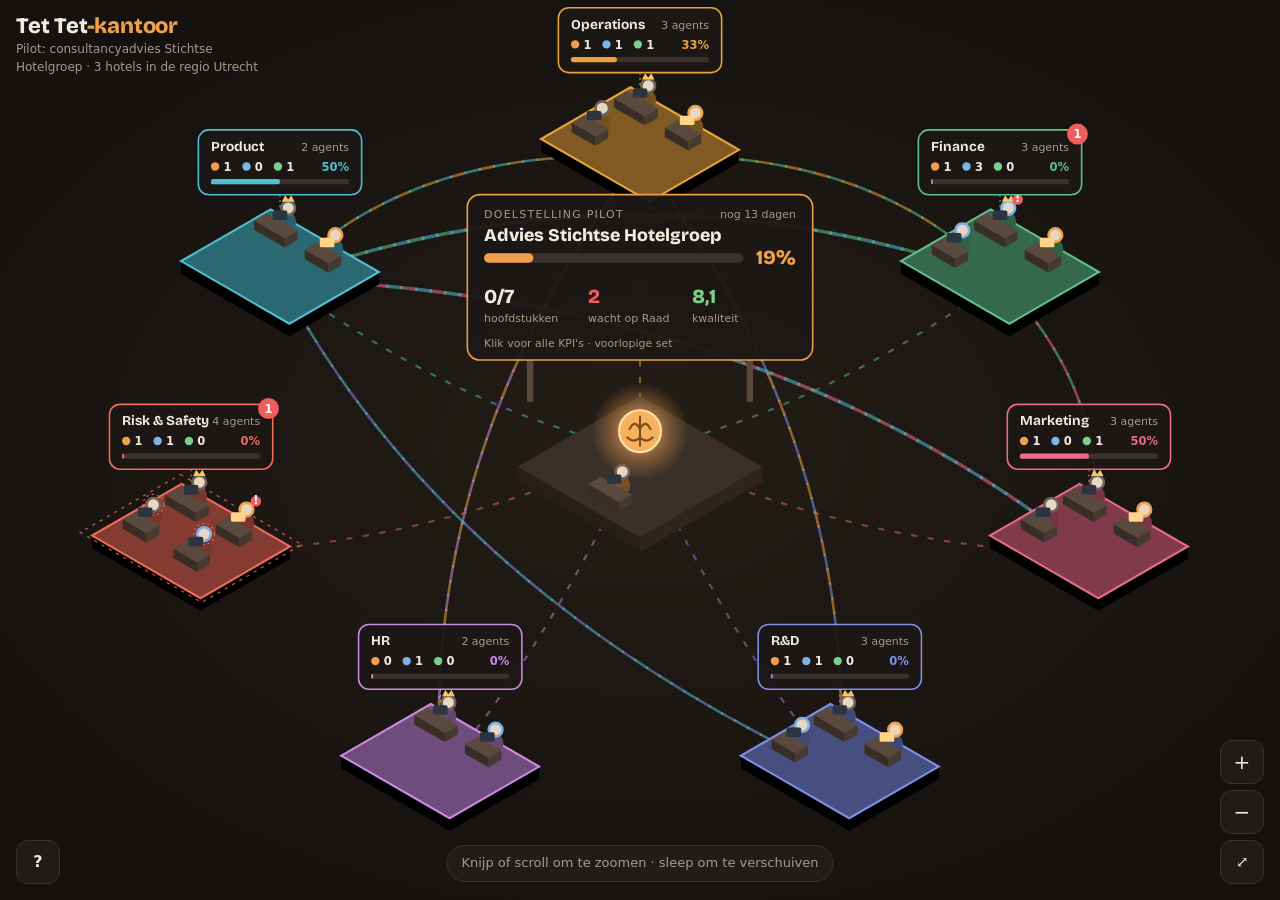
==== commit 3ab984ea: "Office: full-screen zoomable office with drill-down pages and goal board - Remove voice commands and" ====
--- a/office/index.html
+++ b/office/index.html
@@ -2,14 +2,18 @@
 <html lang="nl">
 <head>
 <meta charset="utf-8">
-<meta name="viewport" content="width=device-width, initial-scale=1">
+<meta name="viewport" content="width=device-width, initial-scale=1, viewport-fit=cover">
 <title>Tet Tet-kantoor</title>
+<link rel="preconnect" href="https://fonts.googleapis.com">
+<link rel="preconnect" href="https://fonts.gstatic.com" crossorigin>
+<link rel="stylesheet" href="https://fonts.googleapis.com/css2?family=Bricolage+Grotesque:opsz,wght@12..96,500;12..96,700;12..96,800&display=swap">
 <style>
+  /* Layout: één zoombaar isometrisch kantoor; elke afdeling opent een eigen pagina met tegels die doorklikken naar kaarten. */
   :root {
     --bg: #14110f;
     --bg-2: #1c1815;
     --panel: #221d19;
-    --panel-2: #2a241f;
+    --panel-2: #2b251f;
     --line: #3a322b;
     --text: #f2e9df;
     --muted: #a8998a;
@@ -20,326 +24,280 @@
     --done: #7ccf8a;
     --idle: #6d625a;
     --warn: #ef5d5d;
-    --radius: 12px;
+    --radius: 14px;
+    --font-display: "Bricolage Grotesque", ui-sans-serif, system-ui, sans-serif;
+    --font-body: ui-sans-serif, system-ui, -apple-system, "Segoe UI", Roboto, sans-serif;
+    color-scheme: dark;
   }
   * { box-sizing: border-box; }
+  [hidden] { display: none !important; }
   html, body { margin: 0; height: 100%; }
   body {
-    background: radial-gradient(1200px 800px at 40% 45%, #241d17 0%, var(--bg) 60%) fixed, var(--bg);
+    background: var(--bg);
     color: var(--text);
-    font: 14px/1.45 ui-sans-serif, system-ui, -apple-system, "Segoe UI", Roboto, sans-serif;
-  }
-  .app { display: grid; grid-template-columns: 1fr 380px; height: 100vh; }
-  header.top { position: absolute; left: 20px; top: 16px; z-index: 2; pointer-events: none; }
-  header.top h1 { margin: 0; font-size: 20px; letter-spacing: .3px; }
-  header.top h1 span { color: var(--accent); }
-  header.top p { margin: 2px 0 0; color: var(--muted); font-size: 12px; max-width: 270px; }
-  .stage { position: relative; overflow: hidden; }
-  .stage svg { width: 100%; height: 100%; display: block; }
-
-  /* SVG styling */
-  .flow { fill: none; stroke-width: 2; stroke-dasharray: 6 10; opacity: .55; animation: flow 1.6s linear infinite; }
+    font: 15px/1.45 var(--font-body);
+    overflow: hidden;
+  }
+  button { font: inherit; color: inherit; cursor: pointer; }
+  :focus-visible { outline: 2px solid var(--accent); outline-offset: 2px; }
+
+  /* ---------- Kantoor ---------- */
+  #view-office { position: relative; height: 100%; background: radial-gradient(1200px 800px at 50% 50%, #241d17 0%, var(--bg) 65%); }
+  #office { width: 100%; height: 100%; display: block; touch-action: none; user-select: none; -webkit-user-select: none; cursor: grab; }
+  #office.dragging { cursor: grabbing; }
+  .brand { position: absolute; left: 16px; top: 14px; pointer-events: none; }
+  .brand h1 { margin: 0; font: 800 22px/1.1 var(--font-display); letter-spacing: -.2px; }
+  .brand h1 span { color: var(--accent); }
+  .brand p { margin: 3px 0 0; color: var(--muted); font-size: 12px; max-width: 260px; }
+  .zoom { position: absolute; right: 16px; bottom: 16px; display: grid; gap: 6px; }
+  .zoom button, .legend-btn {
+    width: 44px; height: 44px; border-radius: 12px; border: 1px solid var(--line);
+    background: rgba(34,29,25,.92); font-size: 20px; line-height: 1; display: grid; place-items: center;
+  }
+  .zoom button:hover, .legend-btn:hover { border-color: var(--accent); }
+  .legend-btn { position: absolute; left: 16px; bottom: 16px; font-size: 16px; font-weight: 700; }
+  .legend {
+    position: absolute; left: 16px; bottom: 70px; background: rgba(34,29,25,.96); border: 1px solid var(--line);
+    border-radius: 12px; padding: 10px 12px; display: grid; gap: 6px; font-size: 13px; color: var(--muted); max-width: calc(100% - 32px);
+  }
+  .hint-toast {
+    position: absolute; left: 50%; bottom: 18px; transform: translateX(-50%); background: rgba(34,29,25,.94);
+    border: 1px solid var(--line); border-radius: 999px; padding: 8px 14px; font-size: 13px; color: var(--muted);
+    transition: opacity .6s; pointer-events: none; max-width: calc(100% - 140px); text-align: center;
+  }
+  .dot { display: inline-block; width: 10px; height: 10px; border-radius: 50%; margin-right: 6px; vertical-align: middle; }
+  .dash { display: inline-block; width: 20px; border-top: 2px dashed; margin-right: 6px; vertical-align: middle; }
+
+  /* SVG */
+  .flow { fill: none; stroke-width: 2; stroke-dasharray: 6 10; opacity: .5; animation: flow 1.6s linear infinite; }
   @keyframes flow { to { stroke-dashoffset: -32; } }
   .channel { cursor: pointer; }
-  .channel .ch-vis { fill: none; stroke-linecap: round; opacity: .6; }
-  .channel:hover .ch-vis { opacity: 1; filter: brightness(1.25); }
-  .channel .ch-hit { fill: none; stroke: transparent; stroke-width: 16; pointer-events: stroke; }
+  .channel .ch-vis { fill: none; stroke-linecap: round; opacity: .55; }
+  .channel:hover .ch-vis { opacity: 1; }
+  .channel .ch-hit { fill: none; stroke: transparent; stroke-width: 18; pointer-events: stroke; }
   .island { cursor: pointer; }
   .island:hover .top-face { filter: brightness(1.15); }
   .desk { cursor: pointer; }
   .desk:hover .agent-head { stroke: #fff; stroke-width: 2.5; }
+  .agent-label { display: none; font-size: 7px; fill: var(--text); paint-order: stroke; stroke: rgba(20,17,15,.85); stroke-width: 2.5px; }
+  .lod2 .agent-label { display: block; }
   .card-bg { fill: rgba(28,24,21,.94); stroke-width: 1.5; }
-  .svg-title { font-weight: 700; font-size: 13px; fill: var(--text); }
+  .svg-title { font: 700 13px var(--font-display); fill: var(--text); }
   .svg-sub { font-size: 10.5px; fill: var(--muted); }
-  .svg-num { font-size: 11px; font-weight: 600; }
+  .svg-num { font-size: 11px; font-weight: 700; }
+  .board-title { font: 800 17px var(--font-display); fill: var(--text); }
+  .board-kpi { font: 800 19px var(--font-display); }
+  .board { cursor: pointer; }
+  .board:hover .card-bg { stroke-width: 2.5; }
   .brain-pulse { animation: pulse 2.8s ease-in-out infinite; transform-origin: center; transform-box: fill-box; }
   @keyframes pulse { 50% { opacity: .35; transform: scale(1.25); } }
-  .brain-listening .brain-pulse { animation-duration: .8s; }
   .screen-busy { animation: blink 1.2s steps(2) infinite; }
   @keyframes blink { 50% { opacity: .55; } }
-  .svg-mic { cursor: pointer; }
-  .svg-mic:hover circle { filter: brightness(1.2); }
-
-  /* Side panel */
-  aside.panel { background: var(--panel); border-left: 1px solid var(--line); overflow: auto; min-height: 0; }
-  section.block { padding: 16px 18px; border-bottom: 1px solid var(--line); }
-  section.block h2 { margin: 0 0 10px; font-size: 15px; display: flex; align-items: center; gap: 8px; }
-  section.cmd { background: linear-gradient(180deg, rgba(240,160,75,.08), transparent); }
-  .cmd-row { display: flex; gap: 10px; align-items: stretch; }
-  button.mic {
-    flex: none; width: 56px; border-radius: 14px; border: 0; padding: 0;
-    background: linear-gradient(135deg, var(--accent), var(--accent-2)); color: #1a120b;
-    display: grid; place-items: center;
-  }
-  button.mic svg { width: 26px; height: 26px; fill: currentColor; }
-  button.mic.rec { background: var(--warn); color: #fff; animation: recpulse 1s ease-in-out infinite; }
-  @keyframes recpulse { 50% { box-shadow: 0 0 0 8px rgba(239,93,93,.18); } }
-  .hint { font-size: 12px; color: var(--muted); margin: 8px 0 0; }
-  .hint.err { color: var(--warn); }
-  .plan { margin-top: 10px; display: grid; gap: 6px; }
-  .plan-line { display: grid; grid-template-columns: 1fr auto; gap: 6px; align-items: center; background: var(--bg-2); border: 1px solid var(--line); border-left: 4px solid var(--dept, var(--accent)); border-radius: 8px; padding: 6px 8px; }
-  .plan-line select { padding: 4px 6px; font-size: 12px; }
-  .plan-line .pl-title { grid-column: 1 / -1; font-size: 12.5px; }
-  .plan-note { font-size: 12px; color: var(--done); }
-  audio { width: 100%; height: 32px; margin-top: 8px; }
-  form.task-form { display: grid; gap: 8px; }
-  label.f { display: grid; gap: 4px; font-size: 11px; color: var(--muted); text-transform: uppercase; letter-spacing: .5px; }
-  select, input[type=text], textarea {
-    width: 100%; background: var(--bg-2); color: var(--text); border: 1px solid var(--line);
-    border-radius: 8px; padding: 8px 10px; font: inherit; text-transform: none; letter-spacing: 0;
-  }
-  textarea { resize: vertical; min-height: 58px; }
-  select:focus, input:focus, textarea:focus { outline: 2px solid var(--accent); outline-offset: -1px; }
+  @media (prefers-reduced-motion: reduce) { .flow, .brain-pulse, .screen-busy { animation: none; } }
+
+  /* ---------- Pagina's ---------- */
+  .page { height: 100%; overflow: auto; -webkit-overflow-scrolling: touch; }
+  .page-head {
+    position: sticky; top: 0; z-index: 2; display: flex; align-items: center; gap: 12px;
+    padding: 12px 16px; background: rgba(20,17,15,.94);
+    backdrop-filter: blur(8px); border-bottom: 1px solid var(--line);
+  }
+  .back { border: 1px solid var(--line); background: var(--panel); border-radius: 12px; height: 40px; padding: 0 12px; display: flex; align-items: center; gap: 6px; flex: none; }
+  .back:hover { border-color: var(--accent); }
+  .crumb { min-width: 0; }
+  .crumb small { display: block; color: var(--muted); font-size: 12px; }
+  .crumb h2 { margin: 0; font: 800 22px/1.15 var(--font-display); text-wrap: balance; overflow-wrap: anywhere; }
+  .page-body { max-width: 1040px; margin: 0 auto; padding-block: 18px 40px; padding-inline: 16px; display: grid; gap: 16px; }
+  .lead { color: var(--muted); margin: 0; }
+  .tiles { display: grid; grid-template-columns: repeat(auto-fill, minmax(230px, 1fr)); gap: 12px; }
+  .tile {
+    text-align: left; background: var(--panel); border: 1px solid var(--line); border-radius: var(--radius);
+    padding: 14px; display: grid; gap: 8px; align-content: start; min-height: 128px; position: relative; min-width: 0;
+  }
+  .tile:hover { border-color: var(--tc, var(--accent)); }
+  .tile .t-head { display: flex; align-items: center; gap: 10px; min-width: 0; }
+  .tile .ico { width: 34px; height: 34px; border-radius: 10px; display: grid; place-items: center; background: color-mix(in srgb, var(--tc, var(--accent)) 18%, transparent); color: var(--tc, var(--accent)); flex: none; }
+  .tile .ico svg { width: 19px; height: 19px; fill: none; stroke: currentColor; stroke-width: 2; stroke-linecap: round; stroke-linejoin: round; }
+  .tile h3 { margin: 0; font: 700 16px/1.2 var(--font-display); padding-right: 14px; overflow-wrap: break-word; hyphens: auto; min-width: 0; }
+  .tile .big { font: 800 28px/1 var(--font-display); font-variant-numeric: tabular-nums; }
+  .tile .sub { color: var(--muted); font-size: 13px; }
+  .tile .more { position: absolute; right: 12px; top: 14px; color: var(--muted); font-size: 18px; }
+  .chips { display: flex; flex-wrap: wrap; gap: 6px; }
+  .chip { font-size: 12px; padding: 3px 9px; border-radius: 999px; border: 1px solid var(--line); background: var(--panel-2); color: var(--text); }
+  button.chip:hover { border-color: var(--accent); }
+  .avatars { display: flex; flex-wrap: wrap; gap: 6px; }
+  .avatar { width: 30px; height: 30px; border-radius: 50%; display: grid; place-items: center; font-size: 11px; font-weight: 700; color: #1a120b; border: 2px solid var(--bg-2); }
+  .bar { height: 7px; border-radius: 4px; background: var(--line); overflow: hidden; }
+  .bar i { display: block; height: 100%; border-radius: 4px; }
+  .linkrow { all: unset; cursor: pointer; display: block; width: 100%; }
+  .linkrow:focus-visible { outline: 2px solid var(--accent); }
+
+  /* Doelstellingenbord (Oppertet-pagina) */
+  .goalboard { background: linear-gradient(160deg, #2b2219, var(--panel)); border: 1px solid #5a4630; border-radius: 18px; padding: 18px; display: grid; gap: 14px; }
+  .goalboard .eyebrow { font-size: 11px; letter-spacing: 1.2px; text-transform: uppercase; color: var(--accent); font-weight: 700; }
+  .goalboard h3 { margin: 2px 0 0; font: 800 22px/1.2 var(--font-display); text-wrap: balance; }
+  .goal-progress { display: grid; grid-template-columns: auto 1fr; gap: 12px; align-items: center; }
+  .goal-progress .pct { font: 800 34px/1 var(--font-display); color: var(--accent); font-variant-numeric: tabular-nums; }
+  .goal-progress .bar { height: 10px; }
+  .kpis { display: grid; grid-template-columns: repeat(auto-fill, minmax(150px, 1fr)); gap: 10px; }
+  .kpi { background: rgba(20,17,15,.5); border: 1px solid var(--line); border-radius: 12px; padding: 10px 12px; display: grid; gap: 2px; min-width: 0; }
+  .kpi b { font: 800 24px/1.1 var(--font-display); font-variant-numeric: tabular-nums; }
+  .kpi span { font-size: 12.5px; color: var(--muted); }
+  .kpi small { font-size: 11.5px; color: var(--muted); }
+  .kpi.ok b { color: var(--done); } .kpi.warn b { color: var(--warn); } .kpi.neutral b { color: var(--text); }
+  .tbd { font-size: 11px; padding: 1px 6px; border-radius: 4px; background: var(--panel-2); color: var(--muted); margin-left: 4px; }
+
+  /* ---------- Sheet (kaartdetail) ---------- */
+  .sheet-wrap { position: fixed; inset: 0; background: rgba(10,8,6,.55); z-index: 10; display: flex; align-items: center; justify-content: center; padding: 16px; }
+  .sheet {
+    width: min(600px, 100%); max-height: 88%; overflow: auto; background: var(--panel); border: 1px solid var(--line);
+    border-radius: 18px; padding: 18px; box-shadow: 0 30px 60px rgba(0,0,0,.45);
+  }
+  .sheet-head { display: flex; align-items: center; gap: 10px; margin-bottom: 12px; }
+  .sheet-head h3 { margin: 0; font: 800 20px var(--font-display); flex: 1; min-width: 0; }
+  .sheet-head .close { border: 1px solid var(--line); background: var(--panel-2); border-radius: 10px; width: 40px; height: 40px; font-size: 18px; flex: none; }
+  .sheet h4 { margin: 14px 0 6px; font-size: 12px; text-transform: uppercase; letter-spacing: .7px; color: var(--accent); }
+  .sheet ul:not(.items) { margin: 0; padding-left: 18px; }
+  .sheet li + li { margin-top: 3px; }
+  .layer { border: 1px solid var(--line); border-radius: 12px; padding: 10px 12px; margin-top: 10px; background: var(--bg-2); }
+  .layer .lh { display: flex; justify-content: space-between; gap: 8px; font-weight: 700; }
+  .layer .lh small { color: var(--muted); font-weight: 400; }
+  dl.kv { display: grid; grid-template-columns: 130px 1fr; gap: 6px 12px; margin: 0; }
+  dl.kv dt { color: var(--muted); } dl.kv dd { margin: 0; min-width: 0; }
+  .perm { display: grid; grid-template-columns: 1fr auto; gap: 6px 12px; }
+  .rw { color: var(--done); } .r { color: var(--next); } .no { color: var(--warn); }
+  .perm span:nth-child(even) { font-size: 12.5px; }
+  ul.items { list-style: none; padding: 0; margin: 0; display: grid; gap: 8px; }
+  ul.items li { background: var(--bg-2); border: 1px solid var(--line); border-left: 4px solid var(--dc, var(--accent)); border-radius: 10px; padding: 9px 10px; margin: 0; }
+  .i-title { font-weight: 600; }
+  .i-meta { color: var(--muted); font-size: 12px; margin-top: 2px; }
+  .i-actions { display: flex; gap: 6px; margin-top: 7px; flex-wrap: wrap; align-items: center; }
+  .st { font-size: 12px; padding: 3px 9px; border-radius: 999px; border: 1px solid currentColor; background: transparent; }
+  .st.volgende { color: var(--next); } .st.bezig { color: var(--busy); } .st.klaar { color: var(--done); }
+  .st.warn { color: var(--warn); } .st.ok { color: var(--done); } .st.muted { color: var(--muted); }
+  .del { margin-left: auto; border: 0; background: none; color: var(--muted); padding: 2px 6px; }
+  form.f { display: grid; gap: 8px; margin-top: 12px; padding-top: 12px; border-top: 1px solid var(--line); }
+  .f label { display: grid; gap: 4px; font-size: 11.5px; color: var(--muted); text-transform: uppercase; letter-spacing: .5px; }
+  .f label.check { display: flex; text-transform: none; letter-spacing: 0; font-size: 13px; gap: 6px; align-items: center; }
+  .f select, .f textarea { width: 100%; background: var(--bg-2); color: var(--text); border: 1px solid var(--line); border-radius: 10px; padding: 9px 10px; font: inherit; text-transform: none; letter-spacing: 0; }
+  .f textarea { min-height: 64px; resize: vertical; }
+  .grid2 { display: grid; grid-template-columns: 1fr 1fr; gap: 8px; }
   .row { display: flex; gap: 8px; align-items: center; flex-wrap: wrap; }
-  .grid2 { display: grid; grid-template-columns: 1fr 1fr; gap: 8px; }
-  .check { display: flex; gap: 6px; align-items: center; font-size: 12px; color: var(--muted); }
-  button {
-    font: inherit; cursor: pointer; border-radius: 8px; border: 1px solid var(--line);
-    background: var(--panel-2); color: var(--text); padding: 7px 12px;
-  }
-  button.primary { background: linear-gradient(135deg, var(--accent), var(--accent-2)); color: #1a120b; border: 0; font-weight: 700; }
-  button:hover { filter: brightness(1.1); }
-  button:disabled { opacity: .5; cursor: default; }
-  details.newtask summary { cursor: pointer; font-weight: 700; font-size: 15px; list-style: none; }
-  details.newtask summary::before { content: "+ "; color: var(--accent); }
-  details.newtask[open] summary { margin-bottom: 10px; }
-  nav.tabs { display: flex; border-bottom: 1px solid var(--line); position: sticky; top: 0; background: var(--panel); z-index: 1; }
-  nav.tabs button { flex: 1; border: 0; border-radius: 0; background: none; padding: 11px; color: var(--muted); border-bottom: 2px solid transparent; font-weight: 600; }
-  nav.tabs button.on { color: var(--text); border-bottom-color: var(--accent); }
-  nav.tabs .count { font-size: 11px; color: var(--accent); margin-left: 4px; }
-  .summary { display: grid; grid-template-columns: repeat(4, 1fr); gap: 6px; padding: 12px 18px; border-bottom: 1px solid var(--line); }
-  .summary div { background: var(--bg-2); border-radius: 8px; padding: 6px 8px; text-align: center; }
-  .summary b { display: block; font-size: 18px; }
-  .summary small { color: var(--muted); font-size: 10.5px; }
-  .filters { display: flex; gap: 6px; padding: 10px 18px 0; flex-wrap: wrap; }
-  .filters button { padding: 3px 9px; font-size: 12px; border-radius: 999px; }
-  .filters button.on { border-color: var(--accent); color: var(--accent); }
-  ul.items { list-style: none; margin: 0; padding: 10px 12px 18px; }
-  ul.items li {
-    background: var(--bg-2); border: 1px solid var(--line); border-left: 4px solid var(--dept, var(--accent));
-    border-radius: 10px; padding: 9px 10px; margin: 0 6px 8px;
-  }
-  .t-title { font-weight: 600; }
-  .t-meta { color: var(--muted); font-size: 11.5px; margin-top: 2px; }
-  .t-actions { display: flex; gap: 6px; margin-top: 7px; flex-wrap: wrap; align-items: center; }
-  .chip { font-size: 11px; padding: 2px 8px; border-radius: 999px; border: 1px solid currentColor; background: transparent; }
-  .chip.volgende { color: var(--next); } .chip.bezig { color: var(--busy); } .chip.klaar { color: var(--done); }
-  .chip.approve, .chip.warn { color: var(--warn); }
-  .chip.ok { color: var(--done); }
-  .chip.muted { color: var(--muted); }
-  .t-actions .del { margin-left: auto; color: var(--muted); border: 0; background: none; padding: 2px 4px; }
-  .label { font-size: 10.5px; padding: 1px 6px; border-radius: 4px; background: var(--panel-2); color: var(--muted); margin-left: 4px; white-space: nowrap; }
-  .route { font-size: 11px; font-weight: 600; }
+  .primary { background: linear-gradient(135deg, var(--accent), var(--accent-2)); color: #1a120b; border: 0; font-weight: 700; border-radius: 10px; padding: 9px 14px; }
+  .route { font-size: 12.5px; font-weight: 700; }
   .route.direct { color: var(--done); } .route.oppertet { color: var(--accent); }
-
-  /* Detail drawer */
-  .drawer-wrap { position: absolute; inset: 0; background: rgba(10,8,6,.45); display: none; z-index: 5; }
-  .drawer-wrap.open { display: block; }
-  .drawer {
-    position: absolute; right: 0; top: 0; bottom: 0; width: min(520px, 100%);
-    background: var(--panel); border-left: 1px solid var(--line); overflow: auto; padding: 20px;
-    box-shadow: -20px 0 40px rgba(0,0,0,.4);
-  }
-  .drawer .close { position: sticky; top: 0; float: right; }
-  .drawer h3 { margin: 0; font-size: 20px; }
-  .drawer .role { color: var(--muted); margin: 2px 0 14px; }
-  .kaart { background: var(--bg-2); border: 1px solid var(--line); border-radius: var(--radius); padding: 12px 14px; margin-bottom: 12px; }
-  .kaart h4 { margin: 0 0 8px; font-size: 12px; text-transform: uppercase; letter-spacing: .6px; color: var(--accent); display: flex; justify-content: space-between; gap: 8px; }
-  .kaart h4 small { color: var(--muted); text-transform: none; letter-spacing: 0; font-weight: 400; }
-  .kaart dl { display: grid; grid-template-columns: 120px 1fr; gap: 4px 10px; margin: 0; }
-  .kaart dt { color: var(--muted); }
-  .kaart dd { margin: 0; }
-  .kaart ul { margin: 0; padding-left: 18px; }
-  .tag { display: inline-block; font-size: 11px; padding: 1px 7px; border-radius: 999px; background: var(--panel-2); border: 1px solid var(--line); margin: 0 4px 4px 0; }
-  .perm { display: grid; grid-template-columns: 1fr auto; gap: 3px 10px; }
-  .perm .rw { font-size: 11px; color: var(--done); } .perm .r { font-size: 11px; color: var(--next); } .perm .no { font-size: 11px; color: var(--warn); }
-  .team { display: flex; flex-wrap: wrap; gap: 6px; }
-  .team button { font-size: 12px; padding: 4px 9px; }
-  .legend { position: absolute; left: 20px; bottom: 14px; display: flex; gap: 14px; color: var(--muted); font-size: 12px; z-index: 2; flex-wrap: wrap; }
-  .dot { display: inline-block; width: 9px; height: 9px; border-radius: 50%; margin-right: 5px; vertical-align: middle; }
-  .dash { display: inline-block; width: 18px; height: 0; border-top: 2px dashed; margin-right: 5px; vertical-align: middle; }
-
-  @media (max-width: 900px) {
-    .app { grid-template-columns: 1fr; height: auto; }
-    .stage { height: 78vh; min-height: 460px; }
-    aside.panel { border-left: 0; border-top: 1px solid var(--line); overflow: visible; }
-    .drawer-wrap { position: fixed; }
-  }
+  .label { font-size: 11px; padding: 1px 6px; border-radius: 4px; background: var(--panel-2); color: var(--muted); margin-left: 4px; white-space: nowrap; }
+
+  @media (max-width: 600px) {
+    .sheet-wrap { align-items: flex-end; padding: 0; }
+    .sheet { width: 100%; max-height: 90%; border-radius: 18px 18px 0 0; padding-bottom: calc(18px + env(safe-area-inset-bottom, 0px)); }
+    .tiles { grid-template-columns: 1fr 1fr; gap: 10px; }
+    .tile { min-height: 116px; padding: 12px; }
+    .tile .big { font-size: 24px; }
+    .tile .t-head { flex-direction: column; align-items: flex-start; gap: 8px; }
+    dl.kv { grid-template-columns: 1fr; gap: 2px; }
+    dl.kv dd { margin-bottom: 6px; }
+    .crumb h2 { font-size: 19px; }
+  }
+  @media (max-width: 360px) { .tiles { grid-template-columns: 1fr; } }
 </style>
 </head>
 <body>
-<div class="app">
-  <main class="stage" id="stage">
-    <header class="top">
-      <h1>Tet Tet<span>-kantoor</span></h1>
-      <p id="pilot"></p>
-    </header>
-    <svg id="office" viewBox="0 0 1200 900" preserveAspectRatio="xMidYMid meet" role="img" aria-label="Isometrisch kantoor met zeven afdelingen rond de Oppertet en het Brein"></svg>
-    <div class="legend">
-      <span><i class="dot" style="background:var(--busy)"></i>bezig</span>
-      <span><i class="dot" style="background:var(--next)"></i>volgende taak</span>
-      <span><i class="dot" style="background:var(--idle)"></i>vrij</span>
-      <span><i class="dot" style="background:var(--warn)"></i>wacht op goedkeuring</span>
-      <span><i class="dash" style="border-color:var(--accent)"></i>via Oppertet</span>
-      <span><i class="dash" style="border-color:var(--done);border-top-style:solid"></i>directe lijn (klik voor kanaalkaart)</span>
-    </div>
-    <div class="drawer-wrap" id="drawerWrap">
-      <div class="drawer" id="drawer" role="dialog" aria-modal="true"></div>
-    </div>
-  </main>
-
-  <aside class="panel" id="panel">
-    <section class="block cmd" id="cmdBlock">
-      <h2>Commando aan Oppertet</h2>
-      <div class="cmd-row">
-        <button class="mic" id="micBtn" type="button" aria-label="Voicenote opnemen" title="Voicenote opnemen">
-          <svg viewBox="0 0 24 24" aria-hidden="true"><path d="M12 14a3 3 0 0 0 3-3V5a3 3 0 0 0-6 0v6a3 3 0 0 0 3 3zm5-3a5 5 0 0 1-10 0H5a7 7 0 0 0 6 6.92V21h2v-3.08A7 7 0 0 0 19 11h-2z"/></svg>
-        </button>
-        <textarea id="cmdText" placeholder="Spreek of typ, bijv.: 'Laat Finance en Product een prijsvoorstel maken voor het wellness-arrangement en leg het aan mij voor.'"></textarea>
-      </div>
-      <p class="hint" id="cmdHint">Tik op de microfoon en spreek je commando in. Tik nog een keer om te stoppen.</p>
-      <div id="cmdAudio"></div>
-      <div class="plan" id="cmdPlan"></div>
-      <div class="row" style="margin-top:10px">
-        <button class="primary" id="cmdSend" type="button">Naar Oppertet</button>
-        <button id="cmdClear" type="button">Wissen</button>
-      </div>
-    </section>
-
-    <nav class="tabs" id="tabs">
-      <button data-tab="taken" class="on">Taken<span class="count" id="cntTaken"></span></button>
-      <button data-tab="berichten">Berichten<span class="count" id="cntMsg"></span></button>
-    </nav>
-
-    <div id="tab-taken">
-      <section class="block">
-        <details class="newtask">
-          <summary>Nieuwe taak</summary>
-          <form class="task-form" id="taskForm">
-            <label class="f">Afdeling <select id="fDept"></select></label>
-            <label class="f">Toewijzen aan <select id="fAgent"></select></label>
-            <label class="f">Taak <textarea id="fTitle" placeholder="Bijv. Benchmark kamerprijzen Utrecht-centrum" required></textarea></label>
-            <div class="row">
-              <label class="check"><input type="checkbox" id="fApproval"> Vereist goedkeuring van de Raad</label>
-              <button class="primary" type="submit" style="margin-left:auto">Toevoegen</button>
-            </div>
-          </form>
-        </details>
-      </section>
-      <div class="summary" id="summary"></div>
-      <div class="filters" id="filters"></div>
-      <ul class="items" id="taskList"></ul>
-    </div>
-
-    <div id="tab-berichten" hidden>
-      <section class="block">
-        <h2>Bericht tussen afdelingen</h2>
-        <form class="task-form" id="msgForm">
-          <div class="grid2">
-            <label class="f">Van <select id="mFrom"></select></label>
-            <label class="f">Naar <select id="mTo"></select></label>
-          </div>
-          <label class="f">Soort
-            <select id="mType">
-              <option value="vraag">Vraag</option>
-              <option value="info">Informatie delen</option>
-              <option value="verzoek">Verzoek (maakt een taak bij de ontvanger)</option>
-            </select>
-          </label>
-          <label class="f">Bericht <textarea id="mText" required placeholder="Bijv. Wat is de minimale marge voor het wellness-arrangement?"></textarea></label>
-          <div class="row">
-            <span class="hint" id="mRoute" style="margin:0"></span>
-            <button class="primary" type="submit" style="margin-left:auto">Versturen</button>
-          </div>
-        </form>
-      </section>
-      <div class="summary" id="msgSummary"></div>
-      <ul class="items" id="msgList"></ul>
-    </div>
-  </aside>
+<div id="view-office">
+  <svg id="office" viewBox="0 0 1200 900" preserveAspectRatio="xMidYMid meet" role="img" aria-label="Isometrisch kantoor met zeven afdelingen rond de Oppertet en het Brein"></svg>
+  <div class="brand">
+    <h1>Tet Tet<span>-kantoor</span></h1>
+    <p id="pilot"></p>
+  </div>
+  <div class="zoom">
+    <button id="zIn" aria-label="Inzoomen">+</button>
+    <button id="zOut" aria-label="Uitzoomen">−</button>
+    <button id="zFit" aria-label="Hele kantoor tonen" style="font-size:15px">⤢</button>
+  </div>
+  <button class="legend-btn" id="legendBtn" aria-label="Legenda" aria-expanded="false">?</button>
+  <div class="legend" id="legend" hidden>
+    <span><i class="dot" style="background:var(--busy)"></i>bezig</span>
+    <span><i class="dot" style="background:var(--next)"></i>heeft een volgende taak</span>
+    <span><i class="dot" style="background:var(--idle)"></i>vrij</span>
+    <span><i class="dot" style="background:var(--warn)"></i>wacht op goedkeuring van de Raad</span>
+    <span><i class="dash" style="border-color:var(--accent)"></i>lijn naar het Brein</span>
+    <span><i class="dash" style="border-color:var(--done);border-top-style:solid"></i>directe lijn tussen afdelingen</span>
+    <span>Klik op een eiland, bureau of lijn om te openen.</span>
+  </div>
+  <div class="hint-toast" id="hintToast">Knijp of scroll om te zoomen · sleep om te verschuiven</div>
 </div>
+
+<div id="view-page" class="page" hidden></div>
+<div id="sheetWrap" class="sheet-wrap" hidden></div>
 
 <script>
 /* =====================================================================
    DATA
    Alles hieronder is fictieve pilotdata (Stichtse Hotelgroep).
-   Cultuurkaarten, profielkaarten, rolkaarten, toegangskaarten en
-   kanaalkaarten zijn losse objecten, zodat ze later één-op-één vervangen
-   kunnen worden door de echte kaarten (bijv. ingelezen uit YAML).
+   Cultuur-, profiel-, rol-, toegangs- en kanaalkaarten zijn losse objecten,
+   zodat ze later één-op-één vervangen kunnen worden door de echte kaarten.
    ===================================================================== */
 
 const PILOT = {
   naam: "Pilot: consultancyadvies Stichtse Hotelgroep",
-  omschrijving: "3 hotels in de regio Utrecht: binnenstad, snelwegknooppunt en Utrechtse Heuvelrug"
+  kort: "3 hotels in de regio Utrecht",
+  doelstelling: "Integraal advies voor de Stichtse Hotelgroep opgeleverd en geaccepteerd door de Raad",
+  deadline: "2026-12-18"
 };
+
+/* KPI's op het doelstellingenbord. Voorlopig: de definitieve set is nader te bepalen.
+   `waarde` en `stand` rekenen op de actuele stand van het kantoor; `fictief` = vaste voorbeeldwaarde. */
+const KPIS = [
+  { id: "hoofdstukken", label: "Hoofdstukken klaar", kort: "hoofdstukken", doel: "7 van 7", waarde: s => `${s.hoofdstukkenKlaar}/7`, stand: s => s.hoofdstukkenKlaar === 7 ? "ok" : "neutral" },
+  { id: "taken", label: "Taken afgerond", doel: "100%", waarde: s => `${s.takenPct}%`, stand: () => "neutral" },
+  { id: "raad", label: "Wacht op de Raad", kort: "wacht op Raad", doel: "0 open", waarde: s => String(s.wachtOpRaad), stand: s => s.wachtOpRaad ? "warn" : "ok" },
+  { id: "kwaliteit", label: "Kwaliteit (Control Tets)", kort: "kwaliteit", doel: "≥ 8,0", waarde: () => "8,1", stand: () => "ok", fictief: true },
+  { id: "dagen", label: "Dagen tot oplevering", doel: PILOT.deadline.split("-").reverse().join("-"), waarde: s => String(s.dagenTotDeadline), stand: s => s.dagenTotDeadline < 14 ? "warn" : "neutral" },
+  { id: "overdrachten", label: "Overdrachten bespaard", doel: "zo hoog mogelijk", waarde: s => String(s.bespaard), stand: () => "ok" }
+];
+const BORD_KPIS = ["hoofdstukken", "raad", "kwaliteit"]; // de drie KPI's op het bord in het kantoor
 
 /* Cultuurkaart van de hele organisatie (laag 1). Bij waarden wint dit niveau. */
 const CULTUUR_ORG = {
-  id: "cultuur.org",
-  titel: "Tet Tet",
   waarden: ["Waarde creëren boven werk verzetten", "Direct en kort, uitgebreid op verzoek", "Rebels in denken, netjes in handelen", "Feedback is de motor van verbetering", "Groep en veiligheid boven gemak"],
   werkwijze: ["Eindig nooit met een beleefdheidsvraag", "Vraag alleen als er echt iets ontbreekt", "Leg elke beslissing vast in het Brein"]
 };
 
 /* Rolkaarten (wat mag een rol en hoe ver reikt hij). */
 const ROLKAARTEN = {
-  oppertet:   { titel: "Oppertet",    bereik: "Hele organisatie", autonomie: "Niveau 3: Zelfstandig",   handelingen: ["Commando's van de Raad vertalen naar taken", "Taken verdelen over afdelingen", "Prioriteiten bepalen", "Escalaties van directe lijnen beslechten", "Brein lezen en schrijven"] },
-  hoofdtet:   { titel: "Hoofdtet",    bereik: "Eigen afdeling",   autonomie: "Niveau 3: Zelfstandig",   handelingen: ["Taken verdelen binnen de afdeling", "Output van Tets accorderen", "Verzoeken via directe lijnen accepteren of escaleren", "Rapporteren aan de Oppertet"] },
-  tet:        { titel: "Tet",         bereik: "Eigen taak",       autonomie: "Niveau 2: Uitvoerend",    handelingen: ["Taak uitvoeren met afdelingstools", "Vragen stellen via directe lijnen", "Concepten opleveren aan de Hoofdtet", "Brein lezen"] },
+  oppertet:   { titel: "Oppertet",    bereik: "Hele organisatie", autonomie: "Niveau 3: Zelfstandig", handelingen: ["Opdrachten van de Raad vertalen naar taken", "Taken verdelen over afdelingen", "Prioriteiten bepalen", "Escalaties van directe lijnen beslechten", "Brein lezen en schrijven"] },
+  hoofdtet:   { titel: "Hoofdtet",    bereik: "Eigen afdeling",   autonomie: "Niveau 3: Zelfstandig", handelingen: ["Taken verdelen binnen de afdeling", "Output van Tets accorderen", "Verzoeken via directe lijnen accepteren of escaleren", "Rapporteren aan de Oppertet"] },
+  tet:        { titel: "Tet",         bereik: "Eigen taak",       autonomie: "Niveau 2: Uitvoerend",  handelingen: ["Taak uitvoeren met afdelingstools", "Vragen stellen via directe lijnen", "Concepten opleveren aan de Hoofdtet", "Brein lezen"] },
   controltet: { titel: "Control Tet", bereik: "Hele organisatie (alleen lezen)", autonomie: "Niveau 2: Uitvoerend", handelingen: ["Output van alle afdelingen toetsen", "Meelezen op alle lijnen", "Bevindingen melden aan de Raad", "Taken blokkeren bij risico"] }
 };
 
-/* Afdelingen met hun cultuurkaart (laag 2), toegangskaart en trefwoorden
-   waarmee de Oppertet een commando aan de juiste afdeling koppelt
-   (een * betekent: woord begint hiermee). */
+/* Afdelingen met cultuurkaart (laag 2) en toegangskaart. */
 const DEPTS = [
-  { id: "ops", naam: "Operations", kleur: "#e8a33d",
-    hoofdstuk: "Bedrijfsvoering & processen",
-    kpi: ["Procesanalyses", "3 hotels"],
+  { id: "ops", naam: "Operations", kleur: "#e8a33d", hoofdstuk: "Bedrijfsvoering & processen",
     cultuur: { waarden: ["Het systeem moet altijd draaien"], werkwijze: ["Eerst meten, dan verbeteren", "Elke wijziging is terug te draaien"] },
-    toegang: [["Brein", "rw"], ["Takensysteem", "rw"], ["Codebase agents", "rw"], ["Orderbeheer", "rw"], ["Boekhouding", "r"]],
-    trefwoorden: ["operations", "operatie*", "proces*", "onderhoud*", "order*", "fulfil*", "check-in", "checkin", "schoonma*", "logistiek*", "bedrijfsvoering"] },
-  { id: "fin", naam: "Finance", kleur: "#5fbf8f",
-    hoofdstuk: "Financieel advies & prijsstrategie",
-    kpi: ["Marge-scenario's", "4"],
+    toegang: [["Brein", "rw"], ["Takensysteem", "rw"], ["Codebase agents", "rw"], ["Orderbeheer", "rw"], ["Boekhouding", "r"]] },
+  { id: "fin", naam: "Finance", kleur: "#5fbf8f", hoofdstuk: "Financieel advies & prijsstrategie",
     cultuur: { waarden: ["Elke euro verantwoord"], werkwijze: ["Aannames expliciet", "Altijd een basis-, laag- en hoogscenario"] },
-    toegang: [["Brein", "rw"], ["Boekhouding", "rw"], ["Rekenmodellen", "rw"], ["Marktdata", "r"], ["Betalingen", "no"]],
-    trefwoorden: ["finance", "financ*", "prijs*", "prijz*", "kosten*", "budget*", "marge*", "omzet*", "business case", "yield", "tarie*", "begroting*"] },
-  { id: "mkt", naam: "Marketing", kleur: "#e86a8a",
-    hoofdstuk: "Positionering & marketingplan",
-    kpi: ["Doelgroepen", "5"],
+    toegang: [["Brein", "rw"], ["Boekhouding", "rw"], ["Rekenmodellen", "rw"], ["Marktdata", "r"], ["Betalingen", "no"]] },
+  { id: "mkt", naam: "Marketing", kleur: "#e86a8a", hoofdstuk: "Positionering & marketingplan",
     cultuur: { waarden: ["De gast centraal"], werkwijze: ["Elke claim onderbouwd", "Testen boven meningen"] },
-    toegang: [["Brein", "rw"], ["Webonderzoek", "r"], ["Reviewdata", "r"], ["Contentbibliotheek", "rw"], ["Externe publicatie", "no"]],
-    trefwoorden: ["marketing", "campagne*", "doelgroep*", "persona*", "review*", "social*", "merk*", "positionering*", "advertent*", "communicatie*"] },
-  { id: "rnd", naam: "R&D", kleur: "#7f8fe8",
-    hoofdstuk: "Innovatie & trends",
-    kpi: ["Trends getoetst", "12"],
+    toegang: [["Brein", "rw"], ["Webonderzoek", "r"], ["Reviewdata", "r"], ["Contentbibliotheek", "rw"], ["Externe publicatie", "no"]] },
+  { id: "rnd", naam: "R&D", kleur: "#7f8fe8", hoofdstuk: "Innovatie & trends",
     cultuur: { waarden: ["Nieuwsgierig, kritisch op hype"], werkwijze: ["Alleen wat aantoonbaar werkt", "Snelle experimenten met begrensd risico"] },
-    toegang: [["Brein", "rw"], ["Webonderzoek", "r"], ["Sandbox", "rw"], ["Marktdata", "r"]],
-    trefwoorden: ["r&d", "r en d", "research", "onderzoek*", "trend*", "innovat*", "technolog*", "experiment*"] },
-  { id: "hr", naam: "HR", kleur: "#c98be0",
-    hoofdstuk: "Personeel & organisatie",
-    kpi: ["Agents beheerd", "21"],
+    toegang: [["Brein", "rw"], ["Webonderzoek", "r"], ["Sandbox", "rw"], ["Marktdata", "r"]] },
+  { id: "hr", naam: "HR", kleur: "#c98be0", hoofdstuk: "Personeel & organisatie",
     cultuur: { waarden: ["Goede agents verdienen goede inzet"], werkwijze: ["Rollen en mandaten altijd actueel", "Performance als input, niet als oordeel"] },
-    toegang: [["Brein", "rw"], ["Agentregister", "rw"], ["Profielkaarten", "rw"], ["Performancedata", "r"]],
-    trefwoorden: ["hr", "personeel*", "bezetting*", "werving*", "werven", "rooster*", "medewerker*", "agentregister", "profielkaart*"] },
-  { id: "risk", naam: "Risk & Safety", kleur: "#ef6b5b",
-    hoofdstuk: "Risico's & compliance",
-    kpi: ["Open risico's", "2"],
+    toegang: [["Brein", "rw"], ["Agentregister", "rw"], ["Profielkaarten", "rw"], ["Performancedata", "r"]] },
+  { id: "risk", naam: "Risk & Safety", kleur: "#ef6b5b", hoofdstuk: "Risico's & compliance",
     cultuur: { waarden: ["Veiligheid gaat voor snelheid"], werkwijze: ["Toetsen tegen wet en regels", "Melden zonder omwegen"] },
-    toegang: [["Brein", "r"], ["Alle afdelingsoutput", "r"], ["Auditlog", "rw"], ["Tool-scanner", "rw"]],
-    trefwoorden: ["risk", "risico*", "compliance", "veiligheid*", "safety", "wet", "wetgeving", "regelgeving", "avg", "privacy", "toets*", "scan*"] },
-  { id: "prod", naam: "Product", kleur: "#4fbfd0",
-    hoofdstuk: "Propositie & gastbeleving",
-    kpi: ["Concepten", "3"],
+    toegang: [["Brein", "r"], ["Alle afdelingsoutput", "r"], ["Auditlog", "rw"], ["Tool-scanner", "rw"]] },
+  { id: "prod", naam: "Product", kleur: "#4fbfd0", hoofdstuk: "Propositie & gastbeleving",
     cultuur: { waarden: ["Wat we maken moet kloppen voor de gast"], werkwijze: ["Van gastreis naar propositie", "Klein beginnen, snel bijsturen"] },
-    toegang: [["Brein", "rw"], ["Reviewdata", "r"], ["Ontwerpbord", "rw"], ["Takensysteem", "rw"]],
-    trefwoorden: ["product*", "propositie*", "concept*", "gastreis*", "arrangement*", "beleving*", "wellness", "pakket*"] }
+    toegang: [["Brein", "rw"], ["Reviewdata", "r"], ["Ontwerpbord", "rw"], ["Takensysteem", "rw"]] }
 ];
 
-/* Kanaalkaarten: directe lijnen tussen afdelingen (zie ANALYSE-afdelingscommunicatie.md).
-   Paren die hier niet staan lopen via de Oppertet. Risk & Safety heeft een
-   controlelijn naar iedereen en hoeft daarom niet per paar te staan. */
+/* Kanaalkaarten: directe lijnen (zie ANALYSE-afdelingscommunicatie.md).
+   Niet genoemde paren lopen via de Oppertet; Risk & Safety heeft een controlelijn naar iedereen. */
 const KANALEN = [
   { a: "fin", b: "prod", doel: "Prijs en business case van elke propositie", voorbeelden: ["Marge-check op een nieuw arrangement", "Kostprijs van een gastreis-verbetering"] },
   { a: "fin", b: "mkt",  doel: "Prijsstrategie en positionering als één verhaal", voorbeelden: ["Prijsniveau per doelgroep", "Campagnebudget binnen de begroting"] },
@@ -351,7 +309,6 @@
   { a: "rnd", b: "ops",  doel: "Implementatie van hoteltechnologie", voorbeelden: ["Pilot self-check-in snelweghotel", "Impact van nieuwe tooling op processen"] }
 ];
 const CONTROLELIJN = "risk";
-
 const SPELREGELS = [
   "Alleen informatie, afstemming en kleine verzoeken; een verzoek levert hooguit één taak op.",
   "De Hoofdtet van de ontvanger accepteert het verzoek of escaleert het.",
@@ -363,32 +320,25 @@
 
 /* Agents met profielkaart (laag 3). Een profielkaart kan rechten alleen inperken. */
 const AGENTS = [
-  { id: "oppertet", naam: "Oppertet", rol: "oppertet", dept: null, specialisme: "Orchestratie", kenmerken: ["Gevoed door de Raad", "Neemt voicenote-commando's aan", "Verdeelt het advies in hoofdstukken"] },
-
+  { id: "oppertet", naam: "Oppertet", rol: "oppertet", dept: null, specialisme: "Orchestratie", kenmerken: ["Gevoed door de Raad", "Bewaakt de doelstelling", "Verdeelt het advies in hoofdstukken"] },
   { id: "ops-h",  naam: "Hoofdtet Operations", rol: "hoofdtet", dept: "ops", specialisme: "Bedrijfsvoering" },
   { id: "ops-1",  naam: "Proces-Tet",          rol: "tet",      dept: "ops", specialisme: "Procesanalyse per hotel" },
   { id: "ops-2",  naam: "Onderhouds-Tet",      rol: "tet",      dept: "ops", specialisme: "Onderhoud agents & code", inperking: ["Geen schrijfrecht orderbeheer"] },
-
   { id: "fin-h",  naam: "Hoofdtet Finance",    rol: "hoofdtet", dept: "fin", specialisme: "Financiële sturing" },
   { id: "fin-1",  naam: "Prijs-Tet",           rol: "tet",      dept: "fin", specialisme: "Prijsstrategie & yield" },
   { id: "fin-2",  naam: "Kosten-Tet",          rol: "tet",      dept: "fin", specialisme: "Kostenanalyse & benchmarks" },
-
   { id: "mkt-h",  naam: "Hoofdtet Marketing",  rol: "hoofdtet", dept: "mkt", specialisme: "Merk & positionering" },
   { id: "mkt-1",  naam: "Doelgroep-Tet",       rol: "tet",      dept: "mkt", specialisme: "Doelgroepen & personas" },
   { id: "mkt-2",  naam: "Review-Tet",          rol: "tet",      dept: "mkt", specialisme: "Online reviews & reputatie" },
-
   { id: "rnd-h",  naam: "Hoofdtet R&D",        rol: "hoofdtet", dept: "rnd", specialisme: "Innovatieportfolio" },
   { id: "rnd-1",  naam: "Trend-Tet",           rol: "tet",      dept: "rnd", specialisme: "Trends in hospitality" },
   { id: "rnd-2",  naam: "Tech-Tet",            rol: "tet",      dept: "rnd", specialisme: "Hoteltechnologie" },
-
   { id: "hr-h",   naam: "Hoofdtet HR",         rol: "hoofdtet", dept: "hr",  specialisme: "Organisatie & mensen" },
   { id: "hr-1",   naam: "Personeels-Tet",      rol: "tet",      dept: "hr",  specialisme: "Bezetting & arbeidsmarkt" },
-
   { id: "risk-h", naam: "Hoofdtet Risk & Safety", rol: "hoofdtet", dept: "risk", specialisme: "Risicomanagement" },
   { id: "risk-1", naam: "Compliance-Tet",      rol: "tet",        dept: "risk", specialisme: "Wet- en regelgeving horeca" },
   { id: "risk-c1",naam: "Control Tet Kwaliteit", rol: "controltet", dept: "risk", specialisme: "Kwaliteit van het advies" },
   { id: "risk-c2",naam: "Control Tet Feiten",  rol: "controltet", dept: "risk", specialisme: "Feiten- en bronnencheck" },
-
   { id: "prod-h", naam: "Hoofdtet Product",    rol: "hoofdtet", dept: "prod", specialisme: "Propositie" },
   { id: "prod-1", naam: "Gastreis-Tet",        rol: "tet",      dept: "prod", specialisme: "Gastreis & beleving" }
 ];
@@ -411,43 +361,33 @@
   { dept: "prod", agent: "prod-h", title: "Concept wellness-arrangement Heuvelrug", status: "klaar" },
   { dept: "fin",  agent: null,     title: "Marge-check wellness-arrangement", status: "volgende", via: "prod" }
 ];
-
 const SEED_MESSAGES = [
   { from: "mkt", to: "prod", soort: "info",    text: "Top-3 klacht Heuvelrug: geen avondprogramma. Input voor het wellness-concept.", route: "direct", status: "afgeleverd" },
   { from: "prod", to: "fin", soort: "verzoek", text: "Marge-check wellness-arrangement", route: "direct", status: "afgeleverd" },
   { from: "hr", to: "mkt",   soort: "vraag",   text: "Kunnen we employer branding meenemen in het marketingplan?", route: "oppertet", status: "bij Oppertet" }
 ];
-
 const HISTORY = {
-  "oppertet": ["Advies opgeknipt in 7 hoofdstukken", "Planning pilot vastgelegd in het Brein", "8 directe lijnen tussen afdelingen geopend (zie kanaalkaarten)"],
+  "oppertet": ["Advies opgeknipt in 7 hoofdstukken", "Planning pilot vastgelegd in het Brein", "8 directe lijnen tussen afdelingen geopend"],
   "risk-c1":  ["Eerste versie hoofdstuk Marketing teruggestuurd: claims zonder bron"],
   "hr-h":     ["Alle 21 agents geregistreerd met rol- en profielkaart"]
 };
 
 /* =====================================================================
-   STATE (taken, berichten en commando's worden lokaal in de browser
-   bewaard; opgenomen voicenotes alleen zolang de pagina open is)
+   STATE (taken en berichten worden lokaal in de browser bewaard)
    ===================================================================== */
-const KEYS = { tasks: "tettet-office-v1", msgs: "tettet-messages-v1", cmds: "tettet-commands-v1" };
+const KEYS = { tasks: "tettet-office-v1", msgs: "tettet-messages-v1" };
 const deptById = Object.fromEntries(DEPTS.map(d => [d.id, d]));
 const agentById = Object.fromEntries(AGENTS.map(a => [a.id, a]));
 const now = Date.now();
 let tasks = load(KEYS.tasks, () => SEED_TASKS.map((t, i) => ({ id: "t" + (i + 1), approval: false, ...t, created: now - (SEED_TASKS.length - i) * 3600e3 })));
 let messages = load(KEYS.msgs, () => SEED_MESSAGES.map((m, i) => ({ id: "m" + (i + 1), ...m, created: now - (3 - i) * 1800e3 })));
-let commands = load(KEYS.cmds, () => []);
-const audioById = {};
-let filter = "alle";
 
 function load(key, seed) {
   try { const raw = localStorage.getItem(key); if (raw) return JSON.parse(raw); } catch (e) {}
   return seed();
 }
 function save() {
-  try {
-    localStorage.setItem(KEYS.tasks, JSON.stringify(tasks));
-    localStorage.setItem(KEYS.msgs, JSON.stringify(messages));
-    localStorage.setItem(KEYS.cmds, JSON.stringify(commands));
-  } catch (e) {}
+  try { localStorage.setItem(KEYS.tasks, JSON.stringify(tasks)); localStorage.setItem(KEYS.msgs, JSON.stringify(messages)); } catch (e) {}
 }
 
 function agentStatus(id) {
@@ -457,8 +397,8 @@
   return "vrij";
 }
 const STATUS_COLOR = { bezig: "var(--busy)", volgende: "var(--next)", vrij: "var(--idle)", klaar: "var(--done)" };
-
-/* Kanalen */
+const deptProgress = id => { const dt = tasks.filter(t => t.dept === id); return dt.length ? dt.filter(t => t.status === "klaar").length / dt.length : 0; };
+
 const chKey = (a, b) => [a, b].sort().join("-");
 const kanaalByKey = Object.fromEntries(KANALEN.map(k => [chKey(k.a, k.b), k]));
 function routeFor(a, b) {
@@ -468,13 +408,28 @@
   return "oppertet";
 }
 const isDirect = r => r === "direct" || r === "controle";
-const savedHandoffs = () => messages.filter(m => isDirect(m.route) && m.status !== "geëscaleerd").length * 2;
-function channelsOf(id) {
-  return KANALEN.filter(k => k.a === id || k.b === id).map(k => k.a === id ? k.b : k.a);
-}
+const savedHandoffs = () => messages.filter(m => m.route === "direct" && m.status !== "geëscaleerd").length * 2;
+const channelsOf = id => KANALEN.filter(k => k.a === id || k.b === id).map(k => k.a === id ? k.b : k.a);
+
+/* Stand van het project voor het doelstellingenbord. */
+function projectStand() {
+  const prog = DEPTS.map(d => deptProgress(d.id));
+  const klaar = tasks.filter(t => t.status === "klaar").length;
+  const today = new Date(); today.setHours(0, 0, 0, 0);
+  return {
+    voortgang: Math.round(prog.reduce((a, b) => a + b, 0) / prog.length * 100),
+    hoofdstukkenKlaar: prog.filter(p => p === 1).length,
+    takenPct: tasks.length ? Math.round(klaar / tasks.length * 100) : 0,
+    wachtOpRaad: tasks.filter(t => t.approval && t.status !== "klaar").length,
+    dagenTotDeadline: Math.max(0, Math.ceil((new Date(PILOT.deadline + "T00:00:00") - today) / 864e5)),
+    bespaard: savedHandoffs()
+  };
+}
+const kpiById = Object.fromEntries(KPIS.map(k => [k.id, k]));
+const fmtDate = iso => iso.split("-").reverse().join("-");
 
 /* =====================================================================
-   ISOMETRISCH TEKENEN
+   KANTOOR TEKENEN (isometrisch)
    ===================================================================== */
 const NS = "http://www.w3.org/2000/svg";
 const S = 26, COS = 0.866, SIN = 0.5;
@@ -486,32 +441,32 @@
   if (parent) parent.appendChild(n);
   return n;
 }
-function iso(x, y) { return [(x - y) * COS * S, (x + y) * SIN * S]; }
-function pts(arr) { return arr.map(p => p.join(",")).join(" "); }
+const iso = (x, y) => [(x - y) * COS * S, (x + y) * SIN * S];
+const pts = arr => arr.map(p => p.join(",")).join(" ");
 function shade(hex, f) {
   const n = parseInt(hex.slice(1), 16);
   const c = [n >> 16, (n >> 8) & 255, n & 255].map(v => Math.max(0, Math.min(255, Math.round(v * f))));
   return "rgb(" + c.join(",") + ")";
 }
-
-/* Een iso-blok: x,y,w,d in wereldeenheden, h in pixels. */
 function box(g, x, y, w, d, h, color, cls) {
   const p = (a, b, up = 0) => { const [sx, sy] = iso(a, b); return [sx, sy - up]; };
   el("polygon", { points: pts([p(x, y + d, h), p(x + w, y + d, h), p(x + w, y + d), p(x, y + d)]), fill: shade(color, .62) }, g);
   el("polygon", { points: pts([p(x + w, y, h), p(x + w, y + d, h), p(x + w, y + d), p(x + w, y)]), fill: shade(color, .78) }, g);
   el("polygon", { points: pts([p(x, y, h), p(x + w, y, h), p(x + w, y + d, h), p(x, y + d, h)]), fill: color, class: cls || "" }, g);
 }
-
 function svgText(g, x, y, str, cls, anchor = "middle", fill) {
   const t = el("text", { x, y, class: cls, "text-anchor": anchor }, g);
   if (fill) t.setAttribute("fill", fill);
   t.textContent = str;
   return t;
 }
-
-/* Bureau met agent erachter. */
+function onActivate(node, fn) {
+  node.addEventListener("click", e => { e.stopPropagation(); fn(); });
+  node.addEventListener("keydown", e => { if (e.key === "Enter" || e.key === " ") { e.preventDefault(); fn(); } });
+}
+
 function desk(g, a, x, y, color, big) {
-  const dg = el("g", { class: "desk", tabindex: 0, role: "button", "aria-label": a.naam }, g);
+  const dg = el("g", { class: "desk", tabindex: 0, role: "link", "aria-label": a.naam }, g);
   const st = agentStatus(a.id);
   const w = big ? 1.3 : 1.0, d = .55;
   const [ax, ay] = iso(x + w / 2, y - .25);
@@ -522,625 +477,535 @@
   box(dg, x, y, w, d, 9, "#5a4a3d");
   const [mx, my] = iso(x + w / 2, y + .1);
   el("rect", { x: mx - 7, y: my - 21, width: 14, height: 9, rx: 1.5, fill: st === "bezig" ? "#ffd38a" : "#2b3440", class: st === "bezig" ? "screen-busy" : "" }, dg);
-  const pending = tasks.some(t => t.agent === a.id && t.approval && t.status !== "klaar");
-  if (pending) {
+  if (tasks.some(t => t.agent === a.id && t.approval && t.status !== "klaar")) {
     el("circle", { cx: ax + 9, cy: ay - 27, r: 5, fill: "var(--warn)" }, dg);
     svgText(dg, ax + 9, ay - 24.5, "!", "svg-num", "middle", "#fff").setAttribute("font-size", "8");
   }
+  const [lx, ly] = iso(x + w / 2, y + d);
+  svgText(dg, lx, ly + 9, a.naam, "agent-label");
   const title = el("title", {}, dg); title.textContent = `${a.naam} · ${st}`;
-  dg.addEventListener("click", e => { e.stopPropagation(); openAgent(a.id); });
-  dg.addEventListener("keydown", e => { if (e.key === "Enter") openAgent(a.id); });
-}
-
-const CENTER = [600, 480];
+  onActivate(dg, () => go("agent-" + a.id));
+}
+
+const CENTER = [600, 500];
 const SLOTS = [[-1.9, -1.35], [0.25, -1.35], [-1.9, 0.45], [0.25, 0.45]];
 const POS = Object.fromEntries(DEPTS.map((d, i) => {
   const ang = -Math.PI / 2 + i * 2 * Math.PI / DEPTS.length;
-  return [d.id, [CENTER[0] + 430 * Math.cos(ang), CENTER[1] + 300 * Math.sin(ang)]];
+  return [d.id, [CENTER[0] + 440 * Math.cos(ang), CENTER[1] + 310 * Math.sin(ang)]];
 }));
-
-/* Gebogen pad tussen twee eilanden, met een bocht naar buiten zodat het niet
-   samenvalt met de lijnen naar het Brein. */
 function channelPath(a, b) {
   const [x1, y1] = POS[a], [x2, y2] = POS[b];
   const mx = (x1 + x2) / 2, my = (y1 + y2) / 2;
   let dx = mx - CENTER[0], dy = my - CENTER[1];
-  const len = Math.hypot(dx, dy);
-  const dist = Math.hypot(x2 - x1, y2 - y1);
-  if (len < 40) { dx = -(y2 - y1); dy = x2 - x1; }
+  if (Math.hypot(dx, dy) < 40) { dx = -(y2 - y1); dy = x2 - x1; }
   const n = Math.hypot(dx, dy) || 1;
-  const bend = Math.min(150, 40 + dist * .12);
+  const bend = Math.min(150, 40 + Math.hypot(x2 - x1, y2 - y1) * .12);
   return `M${x1} ${y1} Q${mx + dx / n * bend} ${my + dy / n * bend} ${x2} ${y2}`;
 }
 
-let listening = false;
-
-function render() {
-  svg.textContent = "";
+function renderOffice() {
+  svg.querySelectorAll(":scope > g, :scope > defs").forEach(n => n.remove());
   const defs = el("defs", {}, svg);
   const rg = el("radialGradient", { id: "brainGlow" }, defs);
-  el("stop", { offset: "0%", "stop-color": listening ? "#ff9b9b" : "#ffd28a", "stop-opacity": ".95" }, rg);
-  el("stop", { offset: "60%", "stop-color": listening ? "#ef5d5d" : "#f0a04b", "stop-opacity": ".35" }, rg);
+  el("stop", { offset: "0%", "stop-color": "#ffd28a", "stop-opacity": ".95" }, rg);
+  el("stop", { offset: "60%", "stop-color": "#f0a04b", "stop-opacity": ".35" }, rg);
   el("stop", { offset: "100%", "stop-color": "#f0a04b", "stop-opacity": "0" }, rg);
 
-  const layerChannels = el("g", {}, svg);
-  const layerFlow = el("g", {}, svg);
-  const layerIslands = el("g", {}, svg);
-  const layerCards = el("g", {}, svg);
-  el("g", { id: "pulses" }, svg);
-
-  // directe lijnen tussen afdelingen
+  const world = el("g", {}, svg);
+  const layerChannels = el("g", {}, world), layerFlow = el("g", {}, world), layerIslands = el("g", {}, world), layerCards = el("g", {}, world);
+
   KANALEN.forEach(k => {
-    const id = "ch-" + chKey(k.a, k.b);
-    const traffic = messages.filter(m => chKey(m.from, m.to) === chKey(k.a, k.b)).length;
-    const w = 2.5 + Math.min(3, traffic * .8);
-    const d = channelPath(k.a, k.b);
-    const g = el("g", { class: "channel", tabindex: 0, role: "button", "aria-label": `Directe lijn ${deptById[k.a].naam} en ${deptById[k.b].naam}` }, layerChannels);
-    el("path", { d, id, class: "ch-vis", stroke: deptById[k.a].kleur, "stroke-width": w, "stroke-dasharray": "14 14" }, g);
+    const key = chKey(k.a, k.b);
+    const traffic = messages.filter(m => chKey(m.from, m.to) === key).length;
+    const w = 2.5 + Math.min(3, traffic * .8), d = channelPath(k.a, k.b);
+    const g = el("g", { class: "channel", tabindex: 0, role: "link", "aria-label": `Directe lijn ${deptById[k.a].naam} en ${deptById[k.b].naam}` }, layerChannels);
+    el("path", { d, class: "ch-vis", stroke: deptById[k.a].kleur, "stroke-width": w, "stroke-dasharray": "14 14" }, g);
     el("path", { d, class: "ch-vis", stroke: deptById[k.b].kleur, "stroke-width": w, "stroke-dasharray": "14 14", "stroke-dashoffset": 14 }, g);
     el("path", { d, class: "ch-hit" }, g);
-    const t = el("title", {}, g); t.textContent = `${deptById[k.a].naam} ↔ ${deptById[k.b].naam}: ${k.doel}`;
-    g.addEventListener("click", () => openChannel(chKey(k.a, k.b)));
-    g.addEventListener("keydown", e => { if (e.key === "Enter") openChannel(chKey(k.a, k.b)); });
+    const t = el("title", {}, g); t.textContent = `${deptById[k.a].naam} ↔ ${deptById[k.b].naam}`;
+    onActivate(g, () => go("lijn-" + key));
   });
 
-  // informatiestromen naar het Brein
   DEPTS.forEach(dp => {
     const [x, y] = POS[dp.id];
-    const mx = (x + CENTER[0]) / 2, my = (y + CENTER[1]) / 2 + 30;
-    el("path", { d: `M${CENTER[0]} ${CENTER[1] - 30} Q${mx} ${my} ${x} ${y}`, id: "flow-" + dp.id, class: "flow", stroke: dp.kleur }, layerFlow);
+    el("path", { d: `M${CENTER[0]} ${CENTER[1] - 30} Q${(x + CENTER[0]) / 2} ${(y + CENTER[1]) / 2 + 30} ${x} ${y}`, class: "flow", stroke: dp.kleur }, layerFlow);
   });
 
   // centraal platform: Oppertet + Brein
-  const cg = el("g", { transform: `translate(${CENTER[0]},${CENTER[1]})`, class: "island" + (listening ? " brain-listening" : "") }, layerIslands);
+  const cg = el("g", { transform: `translate(${CENTER[0]},${CENTER[1]})`, class: "island", tabindex: 0, role: "link", "aria-label": "Oppertet en Brein" }, layerIslands);
   box(cg, -2.6, -2.6, 5.2, 5.2, 14, "#3b3029", "top-face");
   el("circle", { cx: 0, cy: -48, r: 46, fill: "url(#brainGlow)", class: "brain-pulse" }, cg);
-  el("circle", { cx: 0, cy: -48, r: 20, fill: listening ? "#ef7d6d" : "#f6b25e", stroke: "#ffe2b0", "stroke-width": 2 }, cg);
+  el("circle", { cx: 0, cy: -48, r: 20, fill: "#f6b25e", stroke: "#ffe2b0", "stroke-width": 2 }, cg);
   el("path", { d: "M-10 -50 q5 -10 10 0 q5 -10 10 0 M-12 -42 q6 6 12 0 q6 6 12 0 M0 -62 v28", stroke: "#7a4a1c", "stroke-width": 2, fill: "none", "stroke-linecap": "round" }, cg);
-  svgText(cg, 0, -100, listening ? "Brein luistert…" : "Brein · gedeeld geheugen", "svg-sub", "middle", "#ffe2b0");
   desk(cg, agentById.oppertet, -.65, 1.0, "#f0a04b", true);
-
-  // kaart boven het midden, met microfoon
-  const waiting = tasks.filter(t => t.approval && t.status !== "klaar").length;
-  const atOppertet = messages.filter(m => m.status === "bij Oppertet" || m.status === "geëscaleerd").length;
-  const ck = el("g", { transform: `translate(${CENTER[0] - 160},${CENTER[1] - 200})` }, layerCards);
-  const ckBody = el("g", { style: "cursor:pointer" }, ck);
-  el("rect", { width: 320, height: 62, rx: 10, class: "card-bg", stroke: "#f0a04b" }, ckBody);
-  svgText(ckBody, 14, 20, "Oppertet & Brein", "svg-title", "start");
-  svgText(ckBody, 14, 37, `${AGENTS.length} agents · ${tasks.length} taken · ${waiting} wacht op Raad`, "svg-sub", "start");
-  svgText(ckBody, 14, 52, `${atOppertet} bericht(en) bij Oppertet · ${savedHandoffs()} overdrachten bespaard`, "svg-sub", "start");
-  ckBody.addEventListener("click", () => openAgent("oppertet"));
-  const mic = el("g", { class: "svg-mic", transform: "translate(290,31)", role: "button", tabindex: 0, "aria-label": "Voicenote aan Oppertet" }, ck);
-  el("circle", { r: 17, fill: listening ? "var(--warn)" : "var(--accent)" }, mic);
-  el("path", { d: "M0 3a3 3 0 0 0 3-3V-6a3 3 0 0 0-6 0V0a3 3 0 0 0 3 3zm5-3a5 5 0 0 1-10 0H-7a7 7 0 0 0 6 6.92V10h2V6.92A7 7 0 0 0 7 0H5z", fill: listening ? "#fff" : "#1a120b" }, mic);
-  const mt = el("title", {}, mic); mt.textContent = "Voicenote aan Oppertet";
-  mic.addEventListener("click", toggleVoice);
-  mic.addEventListener("keydown", e => { if (e.key === "Enter") toggleVoice(); });
-
-  // afdelingseilanden
+  onActivate(cg, () => go("oppertet"));
+
+  // doelstellingenbord op palen achter het Brein
+  const s = projectStand();
+  const bw = 330, bh = 158, bx = CENTER[0] - bw / 2, by = CENTER[1] - 274;
+  const board = el("g", { class: "board", tabindex: 0, role: "link", "aria-label": `Doelstellingenbord: ${s.voortgang}% voortgang` }, layerCards);
+  [bx + 60, bx + bw - 60].forEach(px => el("rect", { x: px - 3, y: by + bh, width: 6, height: 40, fill: "#5a4a3d" }, board));
+  el("rect", { x: bx, y: by, width: bw, height: bh, rx: 12, class: "card-bg", stroke: "#f0a04b" }, board);
+  svgText(board, bx + 16, by + 22, "DOELSTELLING PILOT", "svg-sub", "start", "#f0a04b").setAttribute("letter-spacing", "1.2");
+  svgText(board, bx + bw - 16, by + 22, `nog ${s.dagenTotDeadline} dagen`, "svg-sub", "end");
+  svgText(board, bx + 16, by + 44, "Advies Stichtse Hotelgroep", "board-title", "start");
+  el("rect", { x: bx + 16, y: by + 56, width: bw - 82, height: 9, rx: 4.5, fill: "#3a322b" }, board);
+  el("rect", { x: bx + 16, y: by + 56, width: Math.max(4, (bw - 82) * s.voortgang / 100), height: 9, rx: 4.5, fill: "#f0a04b" }, board);
+  svgText(board, bx + bw - 16, by + 66, `${s.voortgang}%`, "board-kpi", "end", "#f0a04b");
+  BORD_KPIS.map(id => kpiById[id]).forEach((k, i) => {
+    const cx = bx + 16 + i * ((bw - 32) / 3);
+    const color = { ok: "#7ccf8a", warn: "#ef5d5d", neutral: "#f2e9df" }[k.stand(s)];
+    svgText(board, cx, by + 104, k.waarde(s), "board-kpi", "start", color);
+    svgText(board, cx, by + 122, k.kort || k.label, "svg-sub", "start");
+  });
+  svgText(board, bx + 16, by + 146, "Klik voor alle KPI's · voorlopige set", "svg-sub", "start").setAttribute("font-size", "9.5");
+  onActivate(board, () => go("oppertet"));
+
+  // afdelingseilanden met compacte statuskaart
   DEPTS.forEach(d => {
     const [x, y] = POS[d.id];
-    const g = el("g", { transform: `translate(${x},${y})`, class: "island", tabindex: 0, role: "button", "aria-label": d.naam }, layerIslands);
+    const g = el("g", { transform: `translate(${x},${y})`, class: "island", tabindex: 0, role: "link", "aria-label": d.naam }, layerIslands);
     box(g, -2.3, -1.9, 4.6, 3.8, 12, shade(d.kleur, .55), "top-face");
     const rim = [iso(-2.3, -1.9), iso(2.3, -1.9), iso(2.3, 1.9), iso(-2.3, 1.9)].map(([a, b]) => [a, b - 12]);
     el("polygon", { points: pts(rim), fill: "none", stroke: d.kleur, "stroke-width": 2 }, g);
     if (d.id === CONTROLELIJN) el("polygon", { points: pts(rim.map(([a, b]) => [a * 1.12, b * 1.12 - 1])), fill: "none", stroke: d.kleur, "stroke-width": 1.2, "stroke-dasharray": "3 5", opacity: .8 }, g);
-    g.addEventListener("click", () => openDept(d.id));
-    g.addEventListener("keydown", e => { if (e.key === "Enter") openDept(d.id); });
-
+    onActivate(g, () => go(d.id));
     const team = AGENTS.filter(a => a.dept === d.id);
     const og = el("g", { transform: "translate(0,-12)" }, g);
     team.forEach((a, j) => { const [sx, sy] = SLOTS[j] || [0, 0]; desk(og, a, sx, sy, d.kleur, a.rol === "hoofdtet"); });
 
-    // statuskaart
     const dt = tasks.filter(t => t.dept === d.id);
-    const n = s => dt.filter(t => t.status === s).length;
+    const n = st => dt.filter(t => t.status === st).length;
     const pend = dt.filter(t => t.approval && t.status !== "klaar").length;
-    const progress = dt.length ? n("klaar") / dt.length : 0;
+    const prog = deptProgress(d.id);
     const top = iso(-2.3, -1.9)[1] - 12;
-    const k = el("g", { transform: `translate(${x - 86},${y + top - 98})`, style: "cursor:pointer" }, layerCards);
-    el("rect", { width: 172, height: 84, rx: 10, class: "card-bg", stroke: d.kleur }, k);
-    el("rect", { x: 0, y: 0, width: 6, height: 84, rx: 3, fill: d.kleur }, k);
-    svgText(k, 14, 18, d.naam, "svg-title", "start");
-    svgText(k, 160, 18, `${team.length} agents`, "svg-sub", "end");
-    const lijnen = d.id === CONTROLELIJN ? "controlelijn" : `${channelsOf(d.id).length} directe lijnen`;
-    svgText(k, 14, 34, `${d.kpi[0]}: ${d.kpi[1]}`, "svg-sub", "start");
-    [["bezig", n("bezig"), "var(--busy)", 14], ["volgende", n("volgende"), "var(--next)", 60], ["klaar", n("klaar"), "var(--done)", 118]].forEach(([lbl, v, c, lx]) => {
-      svgText(k, lx, 53, String(v), "svg-num", "start", c);
-      svgText(k, lx + 10, 53, lbl, "svg-sub", "start");
+    const k = el("g", { transform: `translate(${x - 78},${y + top - 76})`, style: "cursor:pointer", tabindex: -1 }, layerCards);
+    el("rect", { width: 156, height: 62, rx: 10, class: "card-bg", stroke: d.kleur }, k);
+    svgText(k, 12, 20, d.naam, "svg-title", "start");
+    svgText(k, 144, 20, `${team.length} agents`, "svg-sub", "end");
+    [[n("bezig"), "var(--busy)"], [n("volgende"), "var(--next)"], [n("klaar"), "var(--done)"]].forEach(([v, c], j) => {
+      el("circle", { cx: 16 + j * 30, cy: 35, r: 4, fill: c }, k);
+      svgText(k, 24 + j * 30, 39, String(v), "svg-num", "start", "var(--text)");
     });
-    el("rect", { x: 14, y: 64, width: 144, height: 5, rx: 2.5, fill: "#3a322b" }, k);
-    el("rect", { x: 14, y: 64, width: Math.max(2, 144 * progress), height: 5, rx: 2.5, fill: d.kleur }, k);
-    svgText(k, 14, 79, `${Math.round(progress * 100)}% klaar · ${lijnen}`, "svg-sub", "start").setAttribute("font-size", "9.5");
-    if (pend) {
-      el("circle", { cx: 168, cy: 4, r: 10, fill: "var(--warn)" }, k);
-      svgText(k, 168, 8, String(pend), "svg-num", "middle", "#fff");
+    svgText(k, 144, 39, `${Math.round(prog * 100)}%`, "svg-num", "end", d.kleur);
+    el("rect", { x: 12, y: 47, width: 132, height: 5, rx: 2.5, fill: "#3a322b" }, k);
+    el("rect", { x: 12, y: 47, width: Math.max(2, 132 * prog), height: 5, rx: 2.5, fill: d.kleur }, k);
+    if (pend) { el("circle", { cx: 152, cy: 4, r: 10, fill: "var(--warn)" }, k); svgText(k, 152, 8, String(pend), "svg-num", "middle", "#fff"); }
+    el("line", { x1: 78, y1: 62, x2: 78, y2: 76, stroke: d.kleur, "stroke-dasharray": "2 3" }, k);
+    onActivate(k, () => go(d.id));
+  });
+}
+
+/* =====================================================================
+   ZOOMEN EN VERSCHUIVEN (muiswiel, slepen, knijpen, knoppen)
+   ===================================================================== */
+const HOME = { x: 40, y: 40, w: 1120, h: 860 };
+let vb = { ...HOME };
+const MIN_W = 220, MAX_W = 2000;
+function applyVB() {
+  svg.setAttribute("viewBox", `${vb.x} ${vb.y} ${vb.w} ${vb.h}`);
+  svg.classList.toggle("lod2", HOME.w / vb.w > 1.7);
+}
+function svgPoint(cx, cy) {
+  const r = svg.getBoundingClientRect();
+  const s = Math.max(vb.w / r.width, vb.h / r.height);
+  const ox = (r.width - vb.w / s) / 2, oy = (r.height - vb.h / s) / 2;
+  return { x: vb.x + (cx - r.left - ox) * s, y: vb.y + (cy - r.top - oy) * s, s };
+}
+function clampVB() {
+  const cx = Math.min(1350, Math.max(-150, vb.x + vb.w / 2)), cy = Math.min(1050, Math.max(-150, vb.y + vb.h / 2));
+  vb.x = cx - vb.w / 2; vb.y = cy - vb.h / 2;
+}
+function zoomAt(p, f) {
+  const nw = Math.min(MAX_W, Math.max(MIN_W, vb.w * f));
+  f = nw / vb.w;
+  vb.x = p.x - (p.x - vb.x) * f; vb.y = p.y - (p.y - vb.y) * f;
+  vb.w *= f; vb.h *= f;
+  clampVB(); applyVB();
+}
+function animateTo(target, ms = 260) {
+  const from = { ...vb }, t0 = performance.now();
+  const reduce = matchMedia("(prefers-reduced-motion: reduce)").matches;
+  const step = t => {
+    const k = reduce ? 1 : Math.min(1, (t - t0) / ms), e = 1 - Math.pow(1 - k, 3);
+    for (const key of ["x", "y", "w", "h"]) vb[key] = from[key] + (target[key] - from[key]) * e;
+    applyVB();
+    if (k < 1) requestAnimationFrame(step);
+  };
+  requestAnimationFrame(step);
+}
+function zoomCenter(f) {
+  const nw = Math.min(MAX_W, Math.max(MIN_W, vb.w * f)), k = nw / vb.w;
+  const cx = vb.x + vb.w / 2, cy = vb.y + vb.h / 2;
+  animateTo({ x: cx - vb.w * k / 2, y: cy - vb.h * k / 2, w: vb.w * k, h: vb.h * k });
+  hideHint();
+}
+svg.addEventListener("wheel", e => {
+  e.preventDefault();
+  zoomAt(svgPoint(e.clientX, e.clientY), Math.exp(e.deltaY * (e.ctrlKey ? .01 : .0015)));
+  hideHint();
+}, { passive: false });
+
+const pointers = new Map();
+let dragDist = 0, pinchDist = 0;
+svg.addEventListener("pointerdown", e => {
+  pointers.set(e.pointerId, { x: e.clientX, y: e.clientY });
+  if (pointers.size === 1) dragDist = 0;
+  if (pointers.size === 2) { const [a, b] = [...pointers.values()]; pinchDist = Math.hypot(a.x - b.x, a.y - b.y); }
+});
+window.addEventListener("pointermove", e => {
+  if (!pointers.has(e.pointerId)) return;
+  const prev = pointers.get(e.pointerId), cur = { x: e.clientX, y: e.clientY };
+  pointers.set(e.pointerId, cur);
+  if (pointers.size === 1) {
+    const dx = cur.x - prev.x, dy = cur.y - prev.y;
+    dragDist += Math.abs(dx) + Math.abs(dy);
+    if (dragDist > 6) {
+      svg.classList.add("dragging");
+      const s = svgPoint(0, 0).s;
+      vb.x -= dx * s; vb.y -= dy * s; clampVB(); applyVB(); hideHint();
     }
-    el("line", { x1: 86, y1: 84, x2: 86, y2: 98, stroke: d.kleur, "stroke-dasharray": "2 3" }, k);
-    k.addEventListener("click", () => openDept(d.id));
-  });
-
-  renderPanel();
-}
-
-/* Een lichtpuls die over een pad loopt (bericht onderweg). */
-function pulse(pathId, color, reverse = false, delay = 0) {
-  setTimeout(() => {
-    const layer = document.getElementById("pulses");
-    if (!layer || !document.getElementById(pathId)) return;
-    const c = el("circle", { r: 7, fill: color, stroke: "#fff", "stroke-width": 2 }, layer);
-    const am = el("animateMotion", { dur: "1.1s", fill: "freeze", keyPoints: reverse ? "1;0" : "0;1", keyTimes: "0;1", calcMode: "linear" }, c);
-    const mp = el("mpath", {}, am);
-    mp.setAttribute("href", "#" + pathId);
-    am.beginElement && am.beginElement();
-    setTimeout(() => c.remove(), 1200);
-  }, delay);
-}
-function pulseMessage(m) {
-  const color = deptById[m.from].kleur;
-  if (m.route === "direct") {
-    const k = kanaalByKey[chKey(m.from, m.to)];
-    pulse("ch-" + chKey(m.from, m.to), color, k.a !== m.from);
-  } else {
-    pulse("flow-" + m.from, color, true);
-    if (m.status !== "bij Oppertet") pulse("flow-" + m.to, color, false, 1100);
-  }
-}
+  } else if (pointers.size === 2) {
+    const [a, b] = [...pointers.values()];
+    const dist = Math.hypot(a.x - b.x, a.y - b.y);
+    if (pinchDist) zoomAt(svgPoint((a.x + b.x) / 2, (a.y + b.y) / 2), pinchDist / dist);
+    pinchDist = dist; dragDist = 99; hideHint();
+  }
+});
+function endPointer(e) {
+  pointers.delete(e.pointerId);
+  if (pointers.size < 2) pinchDist = 0;
+  if (!pointers.size) { svg.classList.remove("dragging"); setTimeout(() => { if (!pointers.size) dragDist = 0; }, 0); }
+}
+window.addEventListener("pointerup", endPointer);
+window.addEventListener("pointercancel", endPointer);
+// een sleep- of knijpbeweging mag geen klik op een eiland worden
+svg.addEventListener("click", e => { if (dragDist > 6) { e.stopPropagation(); e.preventDefault(); } }, true);
+
+document.getElementById("zIn").onclick = () => zoomCenter(1 / 1.5);
+document.getElementById("zOut").onclick = () => zoomCenter(1.5);
+document.getElementById("zFit").onclick = () => animateTo({ ...HOME });
+const legendBtn = document.getElementById("legendBtn"), legend = document.getElementById("legend");
+legendBtn.onclick = () => { legend.hidden = !legend.hidden; legendBtn.setAttribute("aria-expanded", String(!legend.hidden)); };
+const hintToast = document.getElementById("hintToast");
+function hideHint() { hintToast.style.opacity = "0"; }
+setTimeout(hideHint, 5000);
 
 /* =====================================================================
-   VOICENOTE-COMMANDO AAN DE OPPERTET
-   Spraak wordt in de browser omgezet naar tekst (Web Speech API, nl-NL).
-   De opname zelf wordt ook bewaard als voicenote zolang de pagina open is.
-   Ondersteunt de browser geen spraakherkenning, dan blijft de opname
-   bewaard en typ je het commando eronder.
+   PAGINA'S: afdeling, agent, Oppertet en directe lijn
+   Elke pagina toont tegels; een tegel opent de volledige kaart.
    ===================================================================== */
-const SR = window.SpeechRecognition || window.webkitSpeechRecognition;
-const micBtn = document.getElementById("micBtn"), cmdText = document.getElementById("cmdText"),
-      cmdHint = document.getElementById("cmdHint"), cmdPlan = document.getElementById("cmdPlan"),
-      cmdAudio = document.getElementById("cmdAudio"), cmdSend = document.getElementById("cmdSend");
-let recog = null, mediaRec = null, mediaStream = null, chunks = [], baseText = "", currentAudio = null, plan = null;
-
-function hint(msg, err) { cmdHint.textContent = msg; cmdHint.classList.toggle("err", !!err); }
-
-function toggleVoice() { listening ? stopVoice() : startVoice(); }
-
-async function startVoice() {
-  document.getElementById("cmdBlock").scrollIntoView({ behavior: "smooth", block: "nearest" });
-  baseText = cmdText.value.trim();
-  let gotAudio = false;
-  if (navigator.mediaDevices && window.MediaRecorder) {
-    try {
-      mediaStream = await navigator.mediaDevices.getUserMedia({ audio: true });
-      mediaRec = new MediaRecorder(mediaStream);
-      chunks = [];
-      mediaRec.ondataavailable = e => { if (e.data.size) chunks.push(e.data); };
-      mediaRec.onstop = () => {
-        if (chunks.length) {
-          currentAudio = URL.createObjectURL(new Blob(chunks, { type: mediaRec.mimeType || "audio/webm" }));
-          cmdAudio.innerHTML = `<audio controls src="${currentAudio}"></audio>`;
-        }
-        mediaStream.getTracks().forEach(t => t.stop());
-      };
-      mediaRec.start();
-      gotAudio = true;
-    } catch (e) { /* geen microfoontoegang voor opname; spraakherkenning kan nog wel werken */ }
-  }
-  if (!gotAudio && !SR) { hint("Geen toegang tot de microfoon. Geef de browser toestemming of typ je commando.", true); return; }
-
-  listening = true;
-  micBtn.classList.add("rec");
-  micBtn.setAttribute("aria-label", "Opname stoppen");
-  render();
-
-  if (SR) {
-    recog = new SR();
-    recog.lang = "nl-NL";
-    recog.interimResults = true;
-    recog.continuous = true;
-    recog.onresult = e => {
-      let text = "";
-      for (let i = 0; i < e.results.length; i++) text += e.results[i][0].transcript;
-      cmdText.value = (baseText + " " + text).trim();
-      buildPlan();
-    };
-    recog.onerror = e => {
-      if (e.error === "not-allowed" || e.error === "service-not-allowed") hint("Spraakherkenning is geblokkeerd. De voicenote wordt wel opgenomen; typ het commando eronder.", true);
-      else if (e.error !== "no-speech" && e.error !== "aborted") hint("Spraakherkenning gaf een fout (" + e.error + "). Typ of corrigeer het commando.", true);
-    };
-    recog.onend = () => { if (listening && !gotAudio) stopVoice(); };
-    try { recog.start(); hint("Luistert… spreek je commando in en tik op de microfoon om te stoppen."); }
-    catch (e) { hint("Spraakherkenning kon niet starten. De voicenote wordt wel opgenomen.", true); }
-  } else {
-    hint("Opname loopt. Je browser zet spraak niet om in tekst: typ na afloop het commando onder de voicenote.");
-  }
-}
-
-function stopVoice() {
-  listening = false;
-  micBtn.classList.remove("rec");
-  micBtn.setAttribute("aria-label", "Voicenote opnemen");
-  if (recog) { try { recog.stop(); } catch (e) {} recog = null; }
-  if (mediaRec && mediaRec.state !== "inactive") mediaRec.stop();
-  render();
-  buildPlan();
-  hint(cmdText.value.trim() ? "Controleer hoe de Oppertet het commando verdeelt en tik op 'Naar Oppertet'." : "Er is geen tekst herkend. Typ het commando of probeer opnieuw.", !cmdText.value.trim());
-}
-
-/* De Oppertet vertaalt een commando naar taken per afdeling. */
-function kwMatch(text, kw) {
-  const esc = kw.replace(/\*$/, "").replace(/[.*+?^${}()|[\]\\]/g, "\\$&");
-  const tail = kw.endsWith("*") ? "" : "(?![a-zà-ÿ])";
-  return new RegExp("(^|[^a-zà-ÿ])" + esc + tail, "i").test(text);
-}
-function parseCommand(raw) {
-  const text = raw.trim();
-  if (!text) return null;
-  const low = text.toLowerCase();
-  const compact = low.replace(/[\s-]/g, "");
-  const agents = AGENTS.filter(a => a.dept && compact.includes(a.naam.toLowerCase().replace(/[\s-]/g, "")));
-  const depts = new Set(agents.map(a => a.dept));
-  DEPTS.forEach(d => { if (d.trefwoorden.some(kw => kwMatch(low, kw))) depts.add(d.id); });
-  const approval = /goedkeur|akkoord|voorleggen|leg (het )?(aan|voor)|aan mij voor/i.test(low);
-  const urgent = /spoed|urgent|meteen|vandaag nog|z\.?s\.?m|zo snel mogelijk/i.test(low);
-  let title = text.replace(/^(hey |hoi |oké |ok )?(oppertet|brein)[,:]?\s*/i, "")
-    .replace(/,?\s*(en )?(leg (het|dit|dat) (aan mij |daarna )?voor|voorleggen aan mij|ter goedkeuring)[^.!?]*/i, "")
-    .replace(/\s*\b(met spoed|spoed|urgent|zo snel mogelijk|z\.?s\.?m\.?)\b/ig, "")
-    .replace(/\s{2,}/g, " ").trim().replace(/[.!,]+$/, "");
-  title = title.charAt(0).toUpperCase() + title.slice(1);
-  if (title.length > 140) title = title.slice(0, 137) + "…";
-  const lines = [...depts].map(dept => ({ dept, agent: (agents.find(a => a.dept === dept) || {}).id || "" }));
-  if (!lines.length) lines.push({ dept: "", agent: "" });
-  return { text, title, approval, urgent, lines };
-}
-
-function buildPlan() {
-  plan = parseCommand(cmdText.value);
-  drawPlan();
-}
-/* Toont hoe de Oppertet het commando verdeelt; afdeling en agent zijn per regel aan te passen. */
-function drawPlan() {
-  if (!plan) { cmdPlan.innerHTML = ""; return; }
-  const deptOpts = sel => `<option value="">Kies afdeling…</option>` + DEPTS.map(d => `<option value="${d.id}" ${d.id === sel ? "selected" : ""}>${esc(d.naam)}</option>`).join("");
-  const agentOpts = (dept, sel) => `<option value="">Hoofdtet verdeelt</option>` + AGENTS.filter(a => a.dept === dept).map(a => `<option value="${a.id}" ${a.id === sel ? "selected" : ""}>${esc(a.naam)}</option>`).join("");
-  const depts = [...new Set(plan.lines.map(l => l.dept).filter(Boolean))];
-  const pairs = [];
-  for (let i = 0; i < depts.length; i++) for (let j = i + 1; j < depts.length; j++) if (isDirect(routeFor(depts[i], depts[j]))) pairs.push(`${deptById[depts[i]].naam} ↔ ${deptById[depts[j]].naam}`);
-  cmdPlan.innerHTML = `<div class="t-meta">Oppertet maakt hiervan ${plan.lines.length} taak/taken:
-      <b>${esc(plan.title)}</b>${plan.approval ? ' <span class="label" style="color:var(--warn)">voorleggen aan Raad</span>' : ""}${plan.urgent ? ' <span class="label" style="color:var(--busy)">spoed</span>' : ""}</div>` +
-    plan.lines.map((l, i) => `<div class="plan-line" style="--dept:${l.dept ? deptById[l.dept].kleur : "var(--line)"}">
-        <select data-i="${i}" data-k="dept" aria-label="Afdeling">${deptOpts(l.dept)}</select>
-        <button type="button" data-rm="${i}" class="del" style="border:0;background:none;color:var(--muted)" aria-label="Regel verwijderen">✕</button>
-        <select data-i="${i}" data-k="agent" aria-label="Agent" ${l.dept ? "" : "disabled"} style="grid-column:1/-1">${l.dept ? agentOpts(l.dept, l.agent) : "<option>—</option>"}</select>
-      </div>`).join("") +
-    (plan.lines.length < DEPTS.length ? `<button type="button" id="planAdd" style="font-size:12px;padding:4px 8px;justify-self:start">+ afdeling toevoegen</button>` : "") +
-    (pairs.length ? `<div class="plan-note">Werken samen via directe lijn: ${pairs.map(esc).join(", ")}</div>` : "");
-  cmdPlan.querySelectorAll("select[data-k]").forEach(s => s.onchange = () => {
-    const l = plan.lines[+s.dataset.i];
-    l[s.dataset.k] = s.value;
-    if (s.dataset.k === "dept") l.agent = "";
-    drawPlan();
-  });
-  cmdPlan.querySelectorAll("[data-rm]").forEach(b => b.onclick = () => {
-    plan.lines.splice(+b.dataset.rm, 1);
-    if (!plan.lines.length) plan.lines.push({ dept: "", agent: "" });
-    drawPlan();
-  });
-  const add = document.getElementById("planAdd");
-  if (add) add.onclick = () => { plan.lines.push({ dept: "", agent: "" }); drawPlan(); };
-}
-
-document.getElementById("cmdSend").addEventListener("click", sendCommand);
-document.getElementById("cmdClear").addEventListener("click", () => { cmdText.value = ""; cmdPlan.innerHTML = ""; cmdAudio.innerHTML = ""; currentAudio = null; plan = null; hint("Tik op de microfoon en spreek je commando in. Tik nog een keer om te stoppen."); });
-micBtn.addEventListener("click", toggleVoice);
-let parseTimer;
-cmdText.addEventListener("input", () => { clearTimeout(parseTimer); parseTimer = setTimeout(buildPlan, 250); });
-
-function sendCommand() {
-  if (listening) stopVoice();
-  if (!plan) buildPlan();
-  if (!plan) { hint("Spreek of typ eerst een commando.", true); return; }
-  const lines = plan.lines.filter(l => l.dept);
-  if (!lines.length) { hint("De Oppertet herkent geen afdeling. Kies er een in de lijst.", true); return; }
-  const cid = "c" + Date.now();
-  const ids = lines.map((l, i) => {
-    const t = { id: "t" + Date.now() + i, dept: l.dept, agent: l.agent || null, title: plan.title,
-                status: plan.urgent ? "bezig" : "volgende", approval: plan.approval, created: Date.now(), bron: currentAudio ? "voicenote" : "commando", cmd: cid };
-    tasks.unshift(t);
-    return t.id;
-  });
-  commands.unshift({ id: cid, text: plan.text, created: Date.now(), taken: ids, voicenote: !!currentAudio });
-  if (currentAudio) audioById[cid] = currentAudio;
-  save(); render();
-  lines.forEach((l, i) => pulse("flow-" + l.dept, "#f0a04b", false, i * 250));
-  hint(`Oppertet heeft ${lines.length} taak/taken uitgezet bij ${lines.map(l => deptById[l.dept].naam).join(", ")}.`);
-  cmdText.value = ""; cmdPlan.innerHTML = ""; cmdAudio.innerHTML = ""; currentAudio = null; plan = null;
-  switchTab("taken");
-}
-
-/* =====================================================================
-   TAKENPANEEL
-   ===================================================================== */
-const fDept = document.getElementById("fDept"), fAgent = document.getElementById("fAgent");
-
-function initForms() {
-  fDept.innerHTML = DEPTS.map(d => `<option value="${d.id}">${esc(d.naam)}</option>`).join("");
-  fDept.addEventListener("change", fillAgents);
-  fillAgents();
-  document.getElementById("taskForm").addEventListener("submit", e => {
+const ICONS = {
+  team: '<path d="M16 19v-1a4 4 0 0 0-4-4H6a4 4 0 0 0-4 4v1"/><circle cx="9" cy="7" r="3.5"/><path d="M22 19v-1a4 4 0 0 0-3-3.9M16 3.1a4 4 0 0 1 0 7.8"/>',
+  cultuur: '<path d="M12 21s-7-4.4-9.3-9A5.4 5.4 0 0 1 12 6a5.4 5.4 0 0 1 9.3 6c-2.3 4.6-9.3 9-9.3 9z"/>',
+  toegang: '<circle cx="8" cy="15" r="4"/><path d="M11 12l9-9M17 6l3 3M14 9l2 2"/>',
+  rol: '<path d="M12 3l8 3v6c0 4.5-3.4 8.3-8 9-4.6-.7-8-4.5-8-9V6z"/><path d="M9 12l2 2 4-4"/>',
+  profiel: '<rect x="3" y="4" width="18" height="16" rx="2"/><circle cx="9" cy="11" r="2.5"/><path d="M5.5 17a3.5 3.5 0 0 1 7 0M15 9h3M15 13h3"/>',
+  taken: '<path d="M9 6h11M9 12h11M9 18h11"/><path d="M3.5 6l1.5 1.5L7.5 5M3.5 12l1.5 1.5 2.5-2.5M3.5 18l1.5 1.5 2.5-2.5"/>',
+  berichten: '<path d="M21 12a8 8 0 0 1-11.6 7.1L3 21l1.9-6.4A8 8 0 1 1 21 12z"/>',
+  lijnen: '<circle cx="5" cy="12" r="2.5"/><circle cx="19" cy="5" r="2.5"/><circle cx="19" cy="19" r="2.5"/><path d="M7.3 11l9.4-4.8M7.3 13l9.4 4.8"/>',
+  doel: '<circle cx="12" cy="12" r="9"/><circle cx="12" cy="12" r="5"/><circle cx="12" cy="12" r="1.5"/>',
+  geschiedenis: '<path d="M3 12a9 9 0 1 0 3-6.7L3 8"/><path d="M3 3v5h5M12 7v5l3 2"/>',
+  regels: '<path d="M6 3h9l4 4v14H6z"/><path d="M14 3v5h5M9 13h7M9 17h7"/>'
+};
+const icon = k => `<svg viewBox="0 0 24 24" aria-hidden="true">${ICONS[k]}</svg>`;
+const esc = s => String(s).replace(/[&<>"']/g, c => ({ "&": "&amp;", "<": "&lt;", ">": "&gt;", '"': "&quot;", "'": "&#39;" }[c]));
+const list = arr => arr.length ? `<ul>${arr.map(x => `<li>${esc(x)}</li>`).join("")}</ul>` : `<span class="i-meta">Nog niets.</span>`;
+const initials = a => a.naam.replace(/^(Hoofdtet|Control Tet)\s*/, "").replace(/-Tet$/, "").slice(0, 2);
+const PERM = { rw: ["lezen + schrijven", "rw"], r: ["alleen lezen", "r"], no: ["geen toegang", "no"] };
+
+const viewOffice = document.getElementById("view-office"), viewPage = document.getElementById("view-page"), sheetWrap = document.getElementById("sheetWrap");
+let currentTiles = {}, openTileKey = null, lastFocus = null;
+
+function go(hash) { if (location.hash.slice(1) === hash) route(); else location.hash = hash; }
+function route() {
+  closeSheet(true);
+  const h = decodeURIComponent(location.hash.slice(1));
+  currentTiles = {};
+  if (!h || h === "kantoor") { viewPage.hidden = true; viewOffice.hidden = false; renderOffice(); return; }
+  let page = null;
+  if (deptById[h]) page = deptPage(h);
+  else if (h === "oppertet" || h === "agent-oppertet") page = oppertetPage();
+  else if (h.startsWith("agent-") && agentById[h.slice(6)]) page = agentPage(h.slice(6));
+  else if (h.startsWith("lijn-") && kanaalByKey[h.slice(5)]) page = lijnPage(h.slice(5));
+  if (!page) { go("kantoor"); return; }
+  viewOffice.hidden = true; viewPage.hidden = false;
+  renderPage(page);
+}
+function renderPage(p) {
+  const scroll = viewPage.dataset.page === location.hash ? viewPage.scrollTop : 0;
+  viewPage.dataset.page = location.hash;
+  currentTiles = Object.fromEntries(p.tiles.map(t => [t.key, t]));
+  viewPage.innerHTML = `<header class="page-head">
+      <button class="back" id="backBtn"><span aria-hidden="true">←</span> ${esc(p.back ? p.back.label : "Kantoor")}</button>
+      <div class="crumb"><small>${esc(p.eyebrow)}</small><h2 style="color:${p.kleur || "var(--text)"}">${esc(p.titel)}</h2></div>
+    </header>
+    <div class="page-body">
+      ${p.top || ""}
+      <div class="tiles">${p.tiles.map(t => `<button class="tile" data-tile="${t.key}" style="--tc:${t.kleur || p.kleur || "var(--accent)"}">
+          <span class="more" aria-hidden="true">›</span>
+          <span class="t-head"><span class="ico">${icon(t.icon)}</span><h3>${esc(t.titel)}</h3></span>
+          ${t.preview}
+        </button>`).join("")}</div>
+    </div>`;
+  viewPage.scrollTop = scroll;
+  document.getElementById("backBtn").onclick = () => go(p.back ? p.back.hash : "kantoor");
+  viewPage.querySelectorAll("[data-tile]").forEach(b => b.onclick = () => openSheet(b.dataset.tile));
+}
+/* Na een wijziging: pagina en open kaart opnieuw tekenen. */
+function refresh() {
+  const key = openTileKey;
+  route();
+  if (key && currentTiles[key]) openSheet(key);
+}
+
+/* Sheet met de volledige kaart */
+function openSheet(key) {
+  const t = currentTiles[key];
+  if (!t) return;
+  if (!openTileKey) lastFocus = document.activeElement;
+  openTileKey = key;
+  sheetWrap.innerHTML = `<div class="sheet" role="dialog" aria-modal="true" aria-label="${esc(t.titel)}">
+      <div class="sheet-head"><h3>${esc(t.titel)}</h3><button class="close" aria-label="Sluiten">✕</button></div>
+      ${t.sheet()}
+    </div>`;
+  sheetWrap.hidden = false;
+  sheetWrap.querySelector(".close").onclick = () => closeSheet();
+  sheetWrap.querySelectorAll("[data-go]").forEach(b => b.onclick = () => go(b.dataset.go));
+  if (t.wire) t.wire(sheetWrap);
+  sheetWrap.querySelector(".close").focus();
+}
+function closeSheet(silent) {
+  if (sheetWrap.hidden) return;
+  sheetWrap.hidden = true; sheetWrap.innerHTML = ""; openTileKey = null;
+  if (!silent && lastFocus && document.contains(lastFocus)) lastFocus.focus();
+}
+sheetWrap.addEventListener("click", e => { if (e.target === sheetWrap) closeSheet(); });
+document.addEventListener("keydown", e => {
+  if (e.key !== "Escape") return;
+  if (!sheetWrap.hidden) closeSheet(); else if (!viewPage.hidden) document.getElementById("backBtn").click();
+});
+
+/* ---------- Bouwstenen voor kaarten ---------- */
+function cultuurSheet(d) {
+  return `<p class="lead">Elke laag erft van de laag erboven. Bij waarden wint het hogere niveau, bij werkwijze het lagere.</p>
+    <div class="layer"><div class="lh">Organisatie <small>laag 1</small></div><h4>Waarden</h4>${list(CULTUUR_ORG.waarden)}<h4>Werkwijze</h4>${list(CULTUUR_ORG.werkwijze)}</div>
+    ${d ? `<div class="layer" style="border-color:${d.kleur}"><div class="lh">${esc(d.naam)} <small>laag 2</small></div><h4>Waarden</h4>${list(d.cultuur.waarden)}<h4>Werkwijze</h4>${list(d.cultuur.werkwijze)}</div>` : ""}`;
+}
+function toegangSheet(d, inperking) {
+  if (!d) return `<div class="perm"><span>Brein</span><span class="rw">lezen + schrijven</span><span>Takensysteem (alle afdelingen)</span><span class="rw">lezen + schrijven</span><span>Afdelingstools</span><span class="r">via Hoofdtets</span></div>`;
+  return `<div class="perm">${d.toegang.map(([tool, p]) => `<span>${esc(tool)}</span><span class="${PERM[p][1]}">${PERM[p][0]}</span>`).join("")}</div>
+    ${inperking ? `<h4>Ingeperkt door profielkaart</h4>${list(inperking)}` : ""}
+    <p class="i-meta" style="margin-top:12px">Een agent mag alleen wat in álle lagen is toegestaan. Een profielkaart kan rechten inperken, nooit uitbreiden.</p>`;
+}
+function rolSheet(rolId) {
+  const r = ROLKAARTEN[rolId];
+  return `<dl class="kv"><dt>Bereik</dt><dd>${esc(r.bereik)}</dd><dt>Autonomie</dt><dd>${esc(r.autonomie)}</dd></dl><h4>Mag</h4>${list(r.handelingen)}`;
+}
+const permSummary = d => `${d.toegang.filter(t => t[1] === "rw").length} schrijven · ${d.toegang.filter(t => t[1] === "r").length} lezen`;
+const statusChips = dt => `<div class="chips">${[["bezig", "var(--busy)"], ["volgende", "var(--next)"], ["klaar", "var(--done)"]].map(([s, c]) => `<span class="chip"><i class="dot" style="background:${c}"></i>${dt.filter(t => t.status === s).length} ${s}</span>`).join("")}</div>`;
+
+/* Takenlijst met acties en formulier */
+function tasksSheet(filterFn, opts = {}) {
+  const items = tasks.filter(filterFn);
+  const deptOpts = DEPTS.map(d => `<option value="${d.id}" ${d.id === opts.dept ? "selected" : ""}>${esc(d.naam)}</option>`).join("");
+  return `<ul class="items">${items.length ? items.map(t => {
+      const d = deptById[t.dept], a = t.agent ? agentById[t.agent] : null;
+      return `<li style="--dc:${d.kleur}"><div class="i-title">${esc(t.title)}</div>
+        <div class="i-meta">${opts.showDept ? esc(d.naam) + " · " : ""}${a ? esc(a.naam) : "Hoofdtet verdeelt"}${t.via ? `<span class="label">via ${esc(deptById[t.via].naam)}</span>` : ""}</div>
+        <div class="i-actions"><button class="st ${t.status}" data-adv="${t.id}" title="Klik om de status te wijzigen">${t.status}</button>
+        ${t.approval && t.status !== "klaar" ? `<button class="st warn" data-ok="${t.id}">goedkeuren</button>` : ""}
+        <button class="del" data-del="${t.id}" aria-label="Taak verwijderen">✕</button></div></li>`;
+    }).join("") : `<li style="--dc:var(--line)"><span class="i-meta">Geen taken.</span></li>`}</ul>
+    <form class="f" id="taskForm">
+      <strong>Nieuwe taak</strong>
+      ${opts.dept && !opts.chooseDept ? `<input type="hidden" id="tDept" value="${opts.dept}">` : `<label>Afdeling <select id="tDept">${deptOpts}</select></label>`}
+      <label>Toewijzen aan <select id="tAgent"></select></label>
+      <label>Taak <textarea id="tTitle" required placeholder="Bijv. Benchmark kamerprijzen Utrecht-centrum"></textarea></label>
+      <div class="row"><label class="check"><input type="checkbox" id="tAppr"> Goedkeuring van de Raad nodig</label>
+      <button class="primary" type="submit" style="margin-left:auto">Toevoegen</button></div>
+    </form>`;
+}
+const NEXT = { volgende: "bezig", bezig: "klaar", klaar: "volgende" };
+function wireTasks(root, fixedAgent) {
+  root.querySelectorAll("[data-adv]").forEach(b => b.onclick = () => { const t = tasks.find(x => x.id === b.dataset.adv); t.status = NEXT[t.status]; save(); refresh(); });
+  root.querySelectorAll("[data-ok]").forEach(b => b.onclick = () => { tasks.find(x => x.id === b.dataset.ok).approval = false; save(); refresh(); });
+  root.querySelectorAll("[data-del]").forEach(b => b.onclick = () => { tasks = tasks.filter(x => x.id !== b.dataset.del); save(); refresh(); });
+  const dSel = root.querySelector("#tDept"), aSel = root.querySelector("#tAgent");
+  const fill = () => {
+    aSel.innerHTML = `<option value="">Hoofdtet verdeelt</option>` + AGENTS.filter(a => a.dept === dSel.value).map(a => `<option value="${a.id}" ${a.id === fixedAgent ? "selected" : ""}>${esc(a.naam)}</option>`).join("");
+  };
+  if (dSel.tagName === "SELECT") dSel.onchange = fill;
+  fill();
+  root.querySelector("#taskForm").onsubmit = e => {
     e.preventDefault();
-    const title = document.getElementById("fTitle").value.trim();
+    const title = root.querySelector("#tTitle").value.trim();
     if (!title) return;
-    tasks.unshift({ id: "t" + Date.now(), dept: fDept.value, agent: fAgent.value || null, title, status: "volgende",
-                    approval: document.getElementById("fApproval").checked, created: Date.now() });
-    document.getElementById("fTitle").value = "";
-    document.getElementById("fApproval").checked = false;
-    save(); render();
-  });
-
-  const mFrom = document.getElementById("mFrom"), mTo = document.getElementById("mTo");
-  const opts = DEPTS.map(d => `<option value="${d.id}">${esc(d.naam)}</option>`).join("");
-  mFrom.innerHTML = opts; mTo.innerHTML = opts; mTo.value = "prod";
-  mFrom.onchange = mTo.onchange = updateRouteHint;
-  updateRouteHint();
-  document.getElementById("msgForm").addEventListener("submit", e => {
-    e.preventDefault();
-    const text = document.getElementById("mText").value.trim();
-    if (!text) return;
-    if (mFrom.value === mTo.value) { updateRouteHint(); return; }
-    sendMessage(mFrom.value, mTo.value, document.getElementById("mType").value, text);
-    document.getElementById("mText").value = "";
-  });
-
-  document.querySelectorAll("#tabs button").forEach(b => b.onclick = () => switchTab(b.dataset.tab));
-}
-function fillAgents() {
-  const team = AGENTS.filter(a => a.dept === fDept.value);
-  fAgent.innerHTML = `<option value="">Hoofdtet verdeelt</option>` + team.map(a => `<option value="${a.id}">${esc(a.naam)}</option>`).join("");
-}
-function updateRouteHint() {
-  const a = document.getElementById("mFrom").value, b = document.getElementById("mTo").value;
-  const r = routeFor(a, b), h = document.getElementById("mRoute");
-  h.innerHTML = !r ? `<span class="route oppertet">Kies twee verschillende afdelingen</span>`
-    : r === "direct" ? `<span class="route direct">Directe lijn</span> · 2 overdrachten bespaard`
-    : r === "controle" ? `<span class="route direct">Controlelijn Risk & Safety</span> · direct`
-    : `<span class="route oppertet">Via Oppertet</span> · geen directe lijn`;
-}
-function switchTab(tab) {
-  document.querySelectorAll("#tabs button").forEach(b => b.classList.toggle("on", b.dataset.tab === tab));
-  document.getElementById("tab-taken").hidden = tab !== "taken";
-  document.getElementById("tab-berichten").hidden = tab !== "berichten";
-}
-
-const NEXT = { volgende: "bezig", bezig: "klaar", klaar: "volgende" };
-
-function renderPanel() {
-  const c = s => tasks.filter(t => t.status === s).length;
-  const pend = tasks.filter(t => t.approval && t.status !== "klaar").length;
-  document.getElementById("cntTaken").textContent = tasks.filter(t => t.status !== "klaar").length || "";
-  const openMsgs = messages.filter(m => m.status === "bij Oppertet" || m.status === "geëscaleerd").length;
-  document.getElementById("cntMsg").textContent = openMsgs || "";
-  document.getElementById("summary").innerHTML =
-    `<div><b style="color:var(--busy)">${c("bezig")}</b><small>bezig</small></div>
-     <div><b style="color:var(--next)">${c("volgende")}</b><small>volgende</small></div>
-     <div><b style="color:var(--done)">${c("klaar")}</b><small>klaar</small></div>
-     <div><b style="color:var(--warn)">${pend}</b><small>goedkeuring</small></div>`;
-
-  const fl = ["alle", "bezig", "volgende", "klaar", "goedkeuring"];
-  const fe = document.getElementById("filters");
-  fe.innerHTML = fl.map(f => `<button data-f="${f}" class="${f === filter ? "on" : ""}">${f}</button>`).join("");
-  fe.querySelectorAll("button").forEach(b => b.onclick = () => { filter = b.dataset.f; renderPanel(); });
-
-  const list = tasks.filter(t => filter === "alle" ? true : filter === "goedkeuring" ? (t.approval && t.status !== "klaar") : t.status === filter);
-  const ul = document.getElementById("taskList");
-  ul.innerHTML = list.length ? "" : `<li style="border-left-color:var(--line)"><span class="t-meta">Geen taken in deze weergave.</span></li>`;
-  list.forEach(t => {
-    const d = deptById[t.dept], a = t.agent ? agentById[t.agent] : null;
-    const li = document.createElement("li");
-    li.style.setProperty("--dept", d.kleur);
-    const labels = (t.via ? `<span class="label">via ${esc(deptById[t.via].naam)}</span>` : "") +
-                   (t.bron ? `<span class="label">${t.bron === "voicenote" ? "voicenote" : "commando"}</span>` : "");
-    const audio = t.cmd && audioById[t.cmd] ? `<audio controls src="${audioById[t.cmd]}"></audio>` : "";
-    li.innerHTML = `<div class="t-title">${esc(t.title)}</div>
-      <div class="t-meta">${esc(d.naam)} · ${a ? esc(a.naam) : "Hoofdtet verdeelt"}${labels}</div>
-      ${audio}
-      <div class="t-actions">
-        <button class="chip ${t.status}" title="Klik om de status te wijzigen">${t.status}</button>
-        ${t.approval && t.status !== "klaar" ? `<button class="chip approve" title="Goedkeuren als Raad">goedkeuren</button>` : ""}
-        <button class="del" title="Verwijderen" aria-label="Verwijderen">✕</button>
-      </div>`;
-    li.querySelector(".chip." + t.status).onclick = () => { t.status = NEXT[t.status]; save(); render(); };
-    const ap = li.querySelector(".approve"); if (ap) ap.onclick = () => { t.approval = false; save(); render(); };
-    li.querySelector(".del").onclick = () => { tasks = tasks.filter(x => x !== t); save(); render(); };
-    ul.appendChild(li);
-  });
-
-  renderMessages();
-}
-
-/* =====================================================================
-   BERICHTEN TUSSEN AFDELINGEN
-   ===================================================================== */
+    tasks.unshift({ id: "t" + Date.now(), dept: dSel.value, agent: aSel.value || null, title, status: "volgende", approval: root.querySelector("#tAppr").checked, created: Date.now() });
+    save(); refresh();
+  };
+}
+
+/* Berichtenlijst met acties en formulier */
+function msgsSheet(filterFn, opts = {}) {
+  const items = messages.filter(filterFn);
+  const opt = sel => DEPTS.map(d => `<option value="${d.id}" ${d.id === sel ? "selected" : ""}>${esc(d.naam)}</option>`).join("");
+  return `<ul class="items">${items.length ? items.map(m => {
+      const st = m.status === "afgeleverd" ? "ok" : m.status === "tegengehouden" ? "muted" : "warn";
+      return `<li style="--dc:${deptById[m.from].kleur}">
+        <div class="i-meta"><b style="color:${deptById[m.from].kleur}">${esc(deptById[m.from].naam)}</b> → <b style="color:${deptById[m.to].kleur}">${esc(deptById[m.to].naam)}</b> · ${esc(m.soort)} · <span class="route ${m.route}">${m.route === "direct" ? "direct" : "via Oppertet"}</span></div>
+        <div class="i-title" style="font-weight:500;margin-top:3px">${esc(m.text)}</div>
+        <div class="i-actions"><span class="st ${st}">${esc(m.status)}</span>
+          ${m.status === "bij Oppertet" || m.status === "geëscaleerd" ? `<button class="st ok" data-door="${m.id}">doorzetten</button><button class="st muted" data-stop="${m.id}">tegenhouden</button>` : ""}
+          ${m.route === "direct" && m.status === "afgeleverd" ? `<button class="st warn" data-esc="${m.id}">escaleren</button>` : ""}
+          <button class="del" data-mdel="${m.id}" aria-label="Bericht verwijderen">✕</button></div></li>`;
+    }).join("") : `<li style="--dc:var(--line)"><span class="i-meta">Nog geen berichten.</span></li>`}</ul>
+    ${opts.noForm ? "" : `<form class="f" id="msgForm">
+      <strong>Nieuw bericht</strong>
+      <div class="grid2"><label>Van <select id="mFrom">${opt(opts.from)}</select></label><label>Naar <select id="mTo">${opt(opts.to)}</select></label></div>
+      <label>Soort <select id="mType"><option value="vraag">Vraag</option><option value="info">Informatie</option><option value="verzoek">Verzoek (wordt een taak)</option></select></label>
+      <label>Bericht <textarea id="mText" required></textarea></label>
+      <div class="row"><span id="mRoute" class="i-meta"></span><button class="primary" type="submit" style="margin-left:auto">Versturen</button></div>
+    </form>`}`;
+}
 function deliver(m) {
   m.status = "afgeleverd";
   if (m.soort === "verzoek" && !m.taskId) {
-    const t = { id: "t" + Date.now(), dept: m.to, agent: null, title: m.text.length > 120 ? m.text.slice(0, 117) + "…" : m.text,
-                status: "volgende", approval: false, created: Date.now(), via: m.from };
-    tasks.unshift(t);
-    m.taskId = t.id;
-  }
-}
-function sendMessage(from, to, soort, text) {
-  const route = routeFor(from, to);
-  const m = { id: "m" + Date.now(), from, to, soort, text, route: route === "controle" ? "direct" : route, created: Date.now(), status: "bij Oppertet" };
-  if (route === "controle") m.controle = true;
-  if (isDirect(route)) deliver(m);
-  messages.unshift(m);
-  save(); render();
-  pulseMessage(m);
-}
-
-function renderMessages() {
-  const direct = messages.filter(m => m.route === "direct").length;
-  const viaO = messages.filter(m => m.route === "oppertet").length;
-  const open = messages.filter(m => m.status === "bij Oppertet" || m.status === "geëscaleerd").length;
-  document.getElementById("msgSummary").innerHTML =
-    `<div><b style="color:var(--done)">${direct}</b><small>direct</small></div>
-     <div><b style="color:var(--accent)">${viaO}</b><small>via Oppertet</small></div>
-     <div><b style="color:var(--warn)">${open}</b><small>wacht op Oppertet</small></div>
-     <div><b>${savedHandoffs()}</b><small>overdr. bespaard</small></div>`;
-  const ul = document.getElementById("msgList");
-  ul.innerHTML = messages.length ? "" : `<li style="border-left-color:var(--line)"><span class="t-meta">Nog geen berichten.</span></li>`;
-  messages.forEach(m => {
-    const li = document.createElement("li");
-    li.style.setProperty("--dept", deptById[m.from].kleur);
-    const routeLbl = m.route === "direct" ? `<span class="route direct">${m.controle ? "controlelijn" : "direct"}</span>` : `<span class="route oppertet">via Oppertet</span>`;
-    const stCls = m.status === "afgeleverd" ? "ok" : m.status === "tegengehouden" ? "muted" : "warn";
-    li.innerHTML = `<div class="t-meta"><b style="color:${deptById[m.from].kleur}">${esc(deptById[m.from].naam)}</b> → <b style="color:${deptById[m.to].kleur}">${esc(deptById[m.to].naam)}</b> · ${esc(m.soort)} · ${routeLbl}</div>
-      <div class="t-title" style="font-weight:500;margin-top:3px">${esc(m.text)}</div>
-      <div class="t-actions">
-        <span class="chip ${stCls}">${esc(m.status)}</span>
-        ${m.taskId ? `<span class="label">taak aangemaakt bij ${esc(deptById[m.to].naam)}</span>` : ""}
-        ${m.status === "bij Oppertet" || m.status === "geëscaleerd" ? `<button class="chip ok" data-act="door">doorzetten</button><button class="chip muted" data-act="stop">tegenhouden</button>` : ""}
-        ${m.route === "direct" && m.status === "afgeleverd" ? `<button class="chip warn" data-act="esc" title="Bij conflict, weigering of deadline-impact">escaleren</button>` : ""}
-        <button class="del" data-act="del" title="Verwijderen" aria-label="Verwijderen">✕</button>
-      </div>`;
-    li.querySelectorAll("[data-act]").forEach(b => b.onclick = () => {
-      const act = b.dataset.act;
-      if (act === "door") { deliver(m); save(); render(); pulse("flow-" + m.to, deptById[m.from].kleur); }
-      if (act === "stop") { m.status = "tegengehouden"; save(); render(); }
-      if (act === "esc")  { m.status = "geëscaleerd"; save(); render(); pulse("flow-" + m.from, "#ef5d5d", true); }
-      if (act === "del")  { messages = messages.filter(x => x !== m); save(); render(); }
-    });
-    ul.appendChild(li);
-  });
-}
-
-/* =====================================================================
-   DETAILVENSTER: profiel-, cultuur-, rol-, toegangs- en kanaalkaarten
-   ===================================================================== */
-const drawerWrap = document.getElementById("drawerWrap"), drawer = document.getElementById("drawer");
-drawerWrap.addEventListener("click", e => { if (e.target === drawerWrap) closeDrawer(); });
-document.addEventListener("keydown", e => { if (e.key === "Escape") closeDrawer(); });
-function closeDrawer() { drawerWrap.classList.remove("open"); }
-function esc(s) { return String(s).replace(/[&<>"']/g, c => ({ "&": "&amp;", "<": "&lt;", ">": "&gt;", '"': "&quot;", "'": "&#39;" }[c])); }
-const list = arr => `<ul>${arr.map(x => `<li>${esc(x)}</li>`).join("")}</ul>`;
-const PERM = { rw: ["lezen + schrijven", "rw"], r: ["alleen lezen", "r"], no: ["geen toegang", "no"] };
-
-function openDrawer(html) {
-  drawer.innerHTML = `<button class="close">Sluiten</button>` + html;
-  drawer.querySelector(".close").onclick = closeDrawer;
-  drawer.querySelectorAll("[data-a]").forEach(b => b.onclick = () => openAgent(b.dataset.a));
-  drawer.querySelectorAll("[data-ch]").forEach(b => b.onclick = () => openChannel(b.dataset.ch));
-  drawer.querySelectorAll("[data-d]").forEach(b => b.onclick = () => openDept(b.dataset.d));
-  drawerWrap.classList.add("open");
-  drawer.scrollTop = 0;
-  drawer.querySelector(".close").focus();
-}
-
-function cultuurKaarten(d) {
-  let h = `<div class="kaart"><h4>Cultuurkaart organisatie <small>laag 1 · waarden winnen</small></h4>
-    <strong>Waarden</strong>${list(CULTUUR_ORG.waarden)}<strong>Werkwijze</strong>${list(CULTUUR_ORG.werkwijze)}</div>`;
-  if (d) h += `<div class="kaart" style="border-color:${d.kleur}"><h4>Cultuurkaart ${esc(d.naam)} <small>laag 2 · erft van organisatie</small></h4>
-    <strong>Waarden</strong>${list(d.cultuur.waarden)}<strong>Werkwijze</strong>${list(d.cultuur.werkwijze)}</div>`;
-  return h;
-}
-function toegangKaart(d, inperking) {
-  if (!d) return `<div class="kaart"><h4>Toegangskaart <small>organisatiebreed</small></h4>
-    <div class="perm"><span>Brein</span><span class="rw">lezen + schrijven</span><span>Takensysteem (alle afdelingen)</span><span class="rw">lezen + schrijven</span><span>Afdelingstools</span><span class="r">via Hoofdtets</span></div></div>`;
-  return `<div class="kaart"><h4>Toegangskaart ${esc(d.naam)} <small>tools & databronnen</small></h4>
-    <div class="perm">${d.toegang.map(([tool, p]) => `<span>${esc(tool)}</span><span class="${PERM[p][1]}">${PERM[p][0]}</span>`).join("")}</div>
-    ${inperking ? `<p class="t-meta" style="margin:8px 0 0">Ingeperkt door profielkaart: ${inperking.map(esc).join(", ")}</p>` : ""}</div>`;
-}
-function rolKaart(rolId) {
-  const r = ROLKAARTEN[rolId];
-  return `<div class="kaart"><h4>Rolkaart ${esc(r.titel)} <small>wat mag deze rol</small></h4>
-    <dl><dt>Bereik</dt><dd>${esc(r.bereik)}</dd><dt>Autonomie</dt><dd>${esc(r.autonomie)}</dd></dl>
-    <strong style="display:block;margin-top:6px">Handelingen</strong>${list(r.handelingen)}</div>`;
-}
-function lijnenKaart(id) {
-  if (id === CONTROLELIJN) return `<div class="kaart" style="border-color:${deptById[id].kleur}"><h4>Communicatie <small>controlelijn</small></h4>
-    <p style="margin:0">Risk & Safety heeft een directe controlelijn met alle afdelingen: meelezen, toetsvragen stellen en taken blokkeren. Elke afdeling kan Risk & Safety direct om een toets vragen.</p></div>`;
-  const ch = channelsOf(id);
-  const via = DEPTS.filter(d => d.id !== id && d.id !== CONTROLELIJN && !ch.includes(d.id));
-  return `<div class="kaart"><h4>Communicatie <small>kanaalkaarten</small></h4>
-    <strong>Directe lijnen</strong>
-    <div class="team" style="margin:6px 0 8px">${ch.map(o => `<button data-ch="${chKey(id, o)}"><span class="dot" style="background:${deptById[o].kleur}"></span>${esc(deptById[o].naam)}</button>`).join("") || '<span class="t-meta">Geen</span>'}</div>
-    <strong>Via Oppertet</strong>
-    <div style="margin-top:6px">${via.map(d => `<span class="tag">${esc(d.naam)}</span>`).join("") || '<span class="t-meta">Geen</span>'}</div>
-    <p class="t-meta" style="margin:6px 0 0">Risk & Safety is altijd direct bereikbaar via de controlelijn.</p></div>`;
-}
-function geschiedenis(items) {
-  return `<div class="kaart"><h4>Geschiedenis</h4>${items.length ? list(items) : `<span class="t-meta">Nog geen geschiedenis.</span>`}</div>`;
-}
-function taskLine(t) { return `${t.title} (${t.status}${t.approval && t.status !== "klaar" ? ", wacht op Raad" : ""}${t.via ? ", via " + deptById[t.via].naam : ""})`; }
-
-function openAgent(id) {
-  const a = agentById[id], d = a.dept ? deptById[a.dept] : null;
-  const st = agentStatus(id);
-  const rapporteert = a.rol === "oppertet" ? "De Raad (Sjoerd)" : a.rol === "hoofdtet" ? "Oppertet" : a.rol === "controltet" ? "Hoofdtet Risk & Safety · meldt aan de Raad" : `Hoofdtet ${d.naam}`;
-  let extra = "";
-  let hist = [...(HISTORY[id] || []), ...tasks.filter(t => t.agent === id).map(taskLine)];
-  if (id === "oppertet") {
-    const open = messages.filter(m => m.status === "bij Oppertet" || m.status === "geëscaleerd");
-    extra = `<div class="kaart"><h4>Commando's van de Raad <small>${commands.length} ontvangen</small></h4>
-      ${commands.length ? `<ul>${commands.slice(0, 8).map(c => `<li>${c.voicenote ? "🎙 " : ""}${esc(c.text)} <span class="t-meta">→ ${c.taken.length} taak/taken</span>${audioById[c.id] ? `<audio controls src="${audioById[c.id]}"></audio>` : ""}</li>`).join("")}</ul>` : `<span class="t-meta">Nog geen commando's. Gebruik de microfoon bij het Brein of in het paneel.</span>`}</div>
-      <div class="kaart"><h4>Berichten bij de Oppertet <small>${open.length} open · ${savedHandoffs()} overdrachten bespaard</small></h4>
-      ${open.length ? list(open.map(m => `${deptById[m.from].naam} → ${deptById[m.to].naam}: ${m.text} (${m.status})`)) : `<span class="t-meta">Niets open.</span>`}</div>`;
-    hist = [...(HISTORY.oppertet || []), `${tasks.length} taken in het hele kantoor`];
-  }
-  openDrawer(`<h3>${esc(a.naam)}</h3>
-    <p class="role">${esc(ROLKAARTEN[a.rol].titel)}${d ? " · " + esc(d.naam) : ""} · <span style="color:${STATUS_COLOR[st]}">${st}</span></p>
-    <div class="kaart" style="border-color:${d ? d.kleur : "var(--accent)"}"><h4>Profielkaart <small>laag 3 · fictief, later te vervangen</small></h4>
-      <dl><dt>Naam</dt><dd>${esc(a.naam)}</dd><dt>Rol</dt><dd>${esc(ROLKAARTEN[a.rol].titel)}</dd>
-      <dt>Afdeling</dt><dd>${d ? `<a href="#" data-d="${d.id}" style="color:${d.kleur}">${esc(d.naam)}</a>` : "Midden: orchestratie"}</dd><dt>Rapporteert aan</dt><dd>${esc(rapporteert)}</dd>
-      <dt>Specialisme</dt><dd>${esc(a.specialisme)}</dd>
-      <dt>Kenmerken</dt><dd>${(a.kenmerken || ["Nog in te vullen"]).map(k => `<span class="tag">${esc(k)}</span>`).join("")}</dd></dl></div>
-    ${extra}
-    ${cultuurKaarten(d)}
-    ${rolKaart(a.rol)}
-    ${toegangKaart(d, a.inperking)}
-    ${geschiedenis(hist)}`);
-}
-
-function openDept(id) {
-  const d = deptById[id], team = AGENTS.filter(a => a.dept === id);
-  const dt = tasks.filter(t => t.dept === id);
-  openDrawer(`<h3 style="color:${d.kleur}">${esc(d.naam)}</h3>
-    <p class="role">Adviesboek: ${esc(d.hoofdstuk)} · ${team.length} agents</p>
-    <div class="kaart" style="border-color:${d.kleur}"><h4>Team</h4>
-      <div class="team">${team.map(a => `<button data-a="${a.id}"><span class="dot" style="background:${STATUS_COLOR[agentStatus(a.id)]}"></span>${esc(a.naam)}</button>`).join("")}</div></div>
-    ${lijnenKaart(id)}
-    ${cultuurKaarten(d)}
-    ${toegangKaart(d)}
-    <div class="kaart"><h4>Rollen in deze afdeling</h4>${[...new Set(team.map(a => ROLKAARTEN[a.rol].titel))].map(r => `<span class="tag">${esc(r)}</span>`).join("")}</div>
-    ${geschiedenis([...team.flatMap(a => HISTORY[a.id] || []), ...dt.map(t => (t.agent ? agentById[t.agent].naam + ": " : "") + taskLine(t))])}`);
-}
-
-function openChannel(key) {
+    const t = { id: "t" + Date.now(), dept: m.to, agent: null, title: m.text.length > 120 ? m.text.slice(0, 117) + "…" : m.text, status: "volgende", approval: false, created: Date.now(), via: m.from };
+    tasks.unshift(t); m.taskId = t.id;
+  }
+}
+function wireMsgs(root) {
+  const find = id => messages.find(m => m.id === id);
+  root.querySelectorAll("[data-door]").forEach(b => b.onclick = () => { deliver(find(b.dataset.door)); save(); refresh(); });
+  root.querySelectorAll("[data-stop]").forEach(b => b.onclick = () => { find(b.dataset.stop).status = "tegengehouden"; save(); refresh(); });
+  root.querySelectorAll("[data-esc]").forEach(b => b.onclick = () => { find(b.dataset.esc).status = "geëscaleerd"; save(); refresh(); });
+  root.querySelectorAll("[data-mdel]").forEach(b => b.onclick = () => { messages = messages.filter(m => m.id !== b.dataset.mdel); save(); refresh(); });
+  const form = root.querySelector("#msgForm");
+  if (!form) return;
+  const f = root.querySelector("#mFrom"), to = root.querySelector("#mTo"), hint = root.querySelector("#mRoute");
+  const upd = () => {
+    const r = routeFor(f.value, to.value);
+    hint.innerHTML = !r ? "Kies twee verschillende afdelingen" : r === "direct" ? '<span class="route direct">Directe lijn</span>' : r === "controle" ? '<span class="route direct">Controlelijn</span>' : '<span class="route oppertet">Via Oppertet</span>';
+  };
+  f.onchange = to.onchange = upd; upd();
+  form.onsubmit = e => {
+    e.preventDefault();
+    const text = root.querySelector("#mText").value.trim();
+    if (!text || f.value === to.value) return;
+    const r = routeFor(f.value, to.value);
+    const m = { id: "m" + Date.now(), from: f.value, to: to.value, soort: root.querySelector("#mType").value, text, route: isDirect(r) ? "direct" : "oppertet", created: Date.now(), status: "bij Oppertet" };
+    if (isDirect(r)) deliver(m);
+    messages.unshift(m); save(); refresh();
+  };
+}
+
+/* ---------- Afdelingspagina ---------- */
+function deptPage(id) {
+  const d = deptById[id], team = AGENTS.filter(a => a.dept === id), dt = tasks.filter(t => t.dept === id);
+  const ch = channelsOf(id), prog = Math.round(deptProgress(id) * 100);
+  const dm = m => m.from === id || m.to === id;
+  return {
+    eyebrow: "Afdeling", titel: d.naam, kleur: d.kleur,
+    top: `<div style="display:grid;gap:6px"><div class="bar"><i style="width:${prog}%;background:${d.kleur}"></i></div><span class="i-meta">Hoofdstuk “${esc(d.hoofdstuk)}” · ${prog}% klaar</span></div>`,
+    tiles: [
+      { key: "team", icon: "team", titel: "Team", preview: `<div class="avatars">${team.map(a => `<span class="avatar" style="background:${d.kleur}" title="${esc(a.naam)}">${esc(initials(a))}</span>`).join("")}</div><span class="sub">${team.length} agents</span>`,
+        sheet: () => `<ul class="items">${team.map(a => `<li style="--dc:${STATUS_COLOR[agentStatus(a.id)]}"><button class="linkrow" data-go="agent-${a.id}"><div class="i-title">${esc(a.naam)} ›</div><div class="i-meta">${esc(ROLKAARTEN[a.rol].titel)} · ${esc(a.specialisme)} · ${agentStatus(a.id)}</div></button></li>`).join("")}</ul>` },
+      { key: "cultuur", icon: "cultuur", titel: "Cultuurkaart", preview: `<span class="sub">${esc(d.cultuur.waarden[0])}</span>`, sheet: () => cultuurSheet(d) },
+      { key: "toegang", icon: "toegang", titel: "Toegangskaart", preview: `<span class="sub">${permSummary(d)}</span>`, sheet: () => toegangSheet(d) },
+      { key: "lijnen", icon: "lijnen", titel: "Directe lijnen", preview: id === CONTROLELIJN ? `<span class="sub">Controlelijn naar alle afdelingen</span>` : `<span class="big">${ch.length}</span>`,
+        sheet: () => id === CONTROLELIJN ? `<p style="margin:0">Risk & Safety leest mee op alle lijnen, mag elke afdeling direct een toetsvraag stellen en taken blokkeren. Elke afdeling kan Risk & Safety direct om een toets vragen.</p>`
+          : `<h4>Direct</h4><div class="chips">${ch.map(o => `<button class="chip" data-go="lijn-${chKey(id, o)}"><i class="dot" style="background:${deptById[o].kleur}"></i>${esc(deptById[o].naam)} ›</button>`).join("")}</div>
+             <h4>Via Oppertet</h4><div class="chips">${DEPTS.filter(o => o.id !== id && o.id !== CONTROLELIJN && !ch.includes(o.id)).map(o => `<span class="chip">${esc(o.naam)}</span>`).join("") || '<span class="i-meta">Geen</span>'}</div>
+             <p class="i-meta" style="margin-top:10px">Risk & Safety is altijd direct bereikbaar via de controlelijn.</p>` },
+      { key: "taken", icon: "taken", titel: "Taken", preview: statusChips(dt), sheet: () => tasksSheet(t => t.dept === id, { dept: id }), wire: r => wireTasks(r) },
+      { key: "berichten", icon: "berichten", titel: "Berichten", preview: `<span class="big">${messages.filter(dm).length}</span>`, sheet: () => msgsSheet(dm, { from: id, to: ch[0] || (id === "risk" ? "ops" : "risk") }), wire: wireMsgs },
+      { key: "rollen", icon: "rol", titel: "Rollen", preview: `<span class="sub">${[...new Set(team.map(a => ROLKAARTEN[a.rol].titel))].join(" · ")}</span>`,
+        sheet: () => [...new Set(team.map(a => a.rol))].map(r => `<div class="layer"><div class="lh">${esc(ROLKAARTEN[r].titel)} <small>${team.filter(a => a.rol === r).length}×</small></div>${rolSheet(r)}</div>`).join("") },
+      { key: "geschiedenis", icon: "geschiedenis", titel: "Geschiedenis", preview: `<span class="sub">${dt.filter(t => t.status === "klaar").length} afgerond</span>`,
+        sheet: () => list([...team.flatMap(a => HISTORY[a.id] || []), ...dt.filter(t => t.status === "klaar").map(t => (t.agent ? agentById[t.agent].naam + ": " : "") + t.title)]) }
+    ]
+  };
+}
+
+/* ---------- Agentpagina ---------- */
+function agentPage(id) {
+  const a = agentById[id], d = deptById[a.dept], st = agentStatus(id), mine = tasks.filter(t => t.agent === id);
+  const rapporteert = a.rol === "hoofdtet" ? "Oppertet" : a.rol === "controltet" ? "Hoofdtet Risk & Safety · meldt aan de Raad" : `Hoofdtet ${d.naam}`;
+  return {
+    eyebrow: `${ROLKAARTEN[a.rol].titel} · ${d.naam}`, titel: a.naam, kleur: d.kleur, back: { hash: d.id, label: d.naam },
+    top: `<div class="chips"><span class="chip"><i class="dot" style="background:${STATUS_COLOR[st]}"></i>${st}</span><span class="chip">${esc(a.specialisme)}</span></div>`,
+    tiles: [
+      { key: "profiel", icon: "profiel", titel: "Profielkaart", preview: `<span class="sub">${esc(a.specialisme)}</span>`,
+        sheet: () => `<dl class="kv"><dt>Naam</dt><dd>${esc(a.naam)}</dd><dt>Rol</dt><dd>${esc(ROLKAARTEN[a.rol].titel)}</dd><dt>Afdeling</dt><dd>${esc(d.naam)}</dd><dt>Rapporteert aan</dt><dd>${esc(rapporteert)}</dd><dt>Specialisme</dt><dd>${esc(a.specialisme)}</dd></dl>
+          <h4>Kenmerken</h4><div class="chips">${(a.kenmerken || ["Nog in te vullen"]).map(k => `<span class="chip">${esc(k)}</span>`).join("")}</div>
+          <p class="i-meta" style="margin-top:12px">Fictieve profielkaart, later te vervangen door de echte.</p>` },
+      { key: "cultuur", icon: "cultuur", titel: "Cultuurkaarten", preview: `<span class="sub">Erft van organisatie en ${esc(d.naam)}</span>`, sheet: () => cultuurSheet(d) },
+      { key: "rol", icon: "rol", titel: "Rolkaart", preview: `<span class="sub">${esc(ROLKAARTEN[a.rol].bereik)}</span>`, sheet: () => rolSheet(a.rol) },
+      { key: "toegang", icon: "toegang", titel: "Toegangskaart", preview: `<span class="sub">${permSummary(d)}${a.inperking ? " · ingeperkt" : ""}</span>`, sheet: () => toegangSheet(d, a.inperking) },
+      { key: "taken", icon: "taken", titel: "Taken", preview: statusChips(mine), sheet: () => tasksSheet(t => t.agent === id, { dept: d.id }), wire: r => wireTasks(r, id) },
+      { key: "geschiedenis", icon: "geschiedenis", titel: "Geschiedenis", preview: `<span class="sub">${(HISTORY[id] || []).length + mine.filter(t => t.status === "klaar").length} items</span>`,
+        sheet: () => list([...(HISTORY[id] || []), ...mine.filter(t => t.status === "klaar").map(t => t.title)]) }
+    ]
+  };
+}
+
+/* ---------- Oppertet & Brein ---------- */
+function goalBoard() {
+  const s = projectStand();
+  return `<section class="goalboard" aria-label="Doelstellingenbord">
+      <div class="row" style="justify-content:space-between"><span class="eyebrow">Doelstelling pilot</span><span class="i-meta">deadline ${fmtDate(PILOT.deadline)} · nog ${s.dagenTotDeadline} dagen</span></div>
+      <h3>${esc(PILOT.doelstelling)}</h3>
+      <div class="goal-progress"><span class="pct">${s.voortgang}%</span><div class="bar"><i style="width:${s.voortgang}%;background:var(--accent)"></i></div></div>
+      <div class="kpis">${KPIS.map(k => `<div class="kpi ${k.stand(s)}"><b>${esc(k.waarde(s))}</b><span>${esc(k.label)}${k.fictief ? '<span class="tbd">fictief</span>' : ""}</span><small>doel: ${esc(k.doel)}</small></div>`).join("")}</div>
+      <p class="i-meta" style="margin:0">Voorlopige KPI's. De definitieve set volgt nog.</p>
+    </section>`;
+}
+function oppertetPage() {
+  const a = agentById.oppertet, s = projectStand();
+  const open = m => m.status === "bij Oppertet" || m.status === "geëscaleerd";
+  return {
+    eyebrow: "Midden van het kantoor", titel: "Oppertet & Brein", kleur: "var(--accent)",
+    top: goalBoard(),
+    tiles: [
+      { key: "taken", icon: "taken", titel: "Alle taken", preview: statusChips(tasks), sheet: () => tasksSheet(() => true, { chooseDept: true, showDept: true }), wire: r => wireTasks(r) },
+      { key: "berichten", icon: "berichten", titel: "Bij de Oppertet", preview: `<span class="big">${messages.filter(open).length}</span><span class="sub">berichten wachten</span>`, sheet: () => msgsSheet(open, { noForm: true }), wire: wireMsgs },
+      { key: "raad", icon: "doel", titel: "Wacht op de Raad", preview: `<span class="big" style="color:${s.wachtOpRaad ? "var(--warn)" : "var(--done)"}">${s.wachtOpRaad}</span>`, sheet: () => tasksSheet(t => t.approval && t.status !== "klaar", { chooseDept: true, showDept: true }), wire: r => wireTasks(r) },
+      { key: "lijnen", icon: "lijnen", titel: "Directe lijnen", preview: `<span class="big">${KANALEN.length}</span><span class="sub">${s.bespaard} overdrachten bespaard</span>`,
+        sheet: () => `<div class="chips">${KANALEN.map(k => `<button class="chip" data-go="lijn-${chKey(k.a, k.b)}">${esc(deptById[k.a].naam)} ↔ ${esc(deptById[k.b].naam)} ›</button>`).join("")}</div><h4>Spelregels</h4>${list(SPELREGELS)}` },
+      { key: "afdelingen", icon: "team", titel: "Afdelingen", preview: `<div class="avatars">${DEPTS.map(d => `<span class="avatar" style="background:${d.kleur}" title="${esc(d.naam)}">${esc(d.naam.slice(0, 2))}</span>`).join("")}</div>`,
+        sheet: () => `<ul class="items">${DEPTS.map(d => `<li style="--dc:${d.kleur}"><button class="linkrow" data-go="${d.id}"><div class="i-title">${esc(d.naam)} ›</div><div class="i-meta">${esc(d.hoofdstuk)} · ${Math.round(deptProgress(d.id) * 100)}% klaar</div></button></li>`).join("")}</ul>` },
+      { key: "profiel", icon: "profiel", titel: "Profielkaart", preview: `<span class="sub">Rapporteert aan de Raad</span>`,
+        sheet: () => `<dl class="kv"><dt>Rol</dt><dd>Oppertet (orchestrator)</dd><dt>Rapporteert aan</dt><dd>De Raad (Sjoerd)</dd><dt>Specialisme</dt><dd>${esc(a.specialisme)}</dd></dl><h4>Kenmerken</h4><div class="chips">${a.kenmerken.map(k => `<span class="chip">${esc(k)}</span>`).join("")}</div>` },
+      { key: "cultuur", icon: "cultuur", titel: "Cultuurkaart", preview: `<span class="sub">${esc(CULTUUR_ORG.waarden[0])}</span>`, sheet: () => cultuurSheet(null) },
+      { key: "rol", icon: "rol", titel: "Rolkaart", preview: `<span class="sub">Hele organisatie</span>`, sheet: () => rolSheet("oppertet") },
+      { key: "geschiedenis", icon: "geschiedenis", titel: "Geschiedenis", preview: `<span class="sub">${HISTORY.oppertet.length} besluiten</span>`, sheet: () => list(HISTORY.oppertet) }
+    ]
+  };
+}
+
+/* ---------- Directe lijn ---------- */
+function lijnPage(key) {
   const k = kanaalByKey[key], A = deptById[k.a], B = deptById[k.b];
-  const msgs = messages.filter(m => chKey(m.from, m.to) === key);
-  openDrawer(`<h3><span style="color:${A.kleur}">${esc(A.naam)}</span> ↔ <span style="color:${B.kleur}">${esc(B.naam)}</span></h3>
-    <p class="role">Kanaalkaart · directe lijn · ${msgs.length} bericht(en) · ${msgs.filter(m => m.status !== "geëscaleerd").length * 2} overdrachten bespaard</p>
-    <div class="kaart" style="border-image:linear-gradient(90deg, ${A.kleur}, ${B.kleur}) 1"><h4>Doel</h4><p style="margin:0">${esc(k.doel)}</p>
-      <strong style="display:block;margin-top:8px">Voorbeelden</strong>${list(k.voorbeelden)}</div>
-    <div class="kaart"><h4>Spelregels <small>gelden voor alle directe lijnen</small></h4>${list(SPELREGELS)}</div>
-    <div class="kaart"><h4>Toegang <small>blijft per afdeling</small></h4>
-      <p class="t-meta" style="margin:0 0 6px">Een directe lijn geeft geen toegang tot elkaars tools. Elke kant voert uit met de eigen toegangskaart.</p>
-      <div class="team"><button data-d="${A.id}">${esc(A.naam)}</button><button data-d="${B.id}">${esc(B.naam)}</button></div></div>
-    <div class="kaart"><h4>Berichten</h4>${msgs.length ? list(msgs.map(m => `${deptById[m.from].naam} → ${deptById[m.to].naam} (${m.soort}): ${m.text} · ${m.status}`)) : `<span class="t-meta">Nog geen verkeer op deze lijn.</span>`}
-      <div class="row" style="margin-top:10px"><button class="primary" id="chSend">Bericht sturen over deze lijn</button></div></div>`);
-  document.getElementById("chSend").onclick = () => {
-    closeDrawer();
-    switchTab("berichten");
-    document.getElementById("mFrom").value = k.a; document.getElementById("mTo").value = k.b; updateRouteHint();
-    document.getElementById("mText").focus();
+  const onLine = m => chKey(m.from, m.to) === key;
+  return {
+    eyebrow: "Directe lijn", titel: `${A.naam} ↔ ${B.naam}`, kleur: "var(--text)",
+    top: `<p class="lead">${esc(k.doel)}</p>`,
+    tiles: [
+      { key: "doel", icon: "doel", titel: "Doel", kleur: A.kleur, preview: `<span class="sub">${esc(k.voorbeelden[0])}</span>`, sheet: () => `<p style="margin-top:0">${esc(k.doel)}</p><h4>Voorbeelden</h4>${list(k.voorbeelden)}` },
+      { key: "regels", icon: "regels", titel: "Spelregels", kleur: B.kleur, preview: `<span class="sub">${SPELREGELS.length} regels</span>`, sheet: () => list(SPELREGELS) },
+      { key: "berichten", icon: "berichten", titel: "Berichten", preview: `<span class="big">${messages.filter(onLine).length}</span><span class="sub">${messages.filter(m => onLine(m) && m.status !== "geëscaleerd").length * 2} overdrachten bespaard</span>`, sheet: () => msgsSheet(onLine, { from: k.a, to: k.b }), wire: wireMsgs },
+      { key: "a", icon: "team", titel: A.naam, kleur: A.kleur, preview: `<span class="sub">Open de afdeling</span>`, sheet: () => `<button class="primary" data-go="${A.id}">Naar ${esc(A.naam)}</button>` },
+      { key: "b", icon: "team", titel: B.naam, kleur: B.kleur, preview: `<span class="sub">Open de afdeling</span>`, sheet: () => `<button class="primary" data-go="${B.id}">Naar ${esc(B.naam)}</button>` }
+    ]
   };
 }
 
 /* ===================================================================== */
-document.getElementById("pilot").textContent = `${PILOT.naam} · ${PILOT.omschrijving}`;
-initForms();
-render();
+document.getElementById("pilot").textContent = `${PILOT.naam} · ${PILOT.kort}`;
+window.addEventListener("hashchange", route);
+applyVB();
+route();
 </script>
 </body>
 </html>
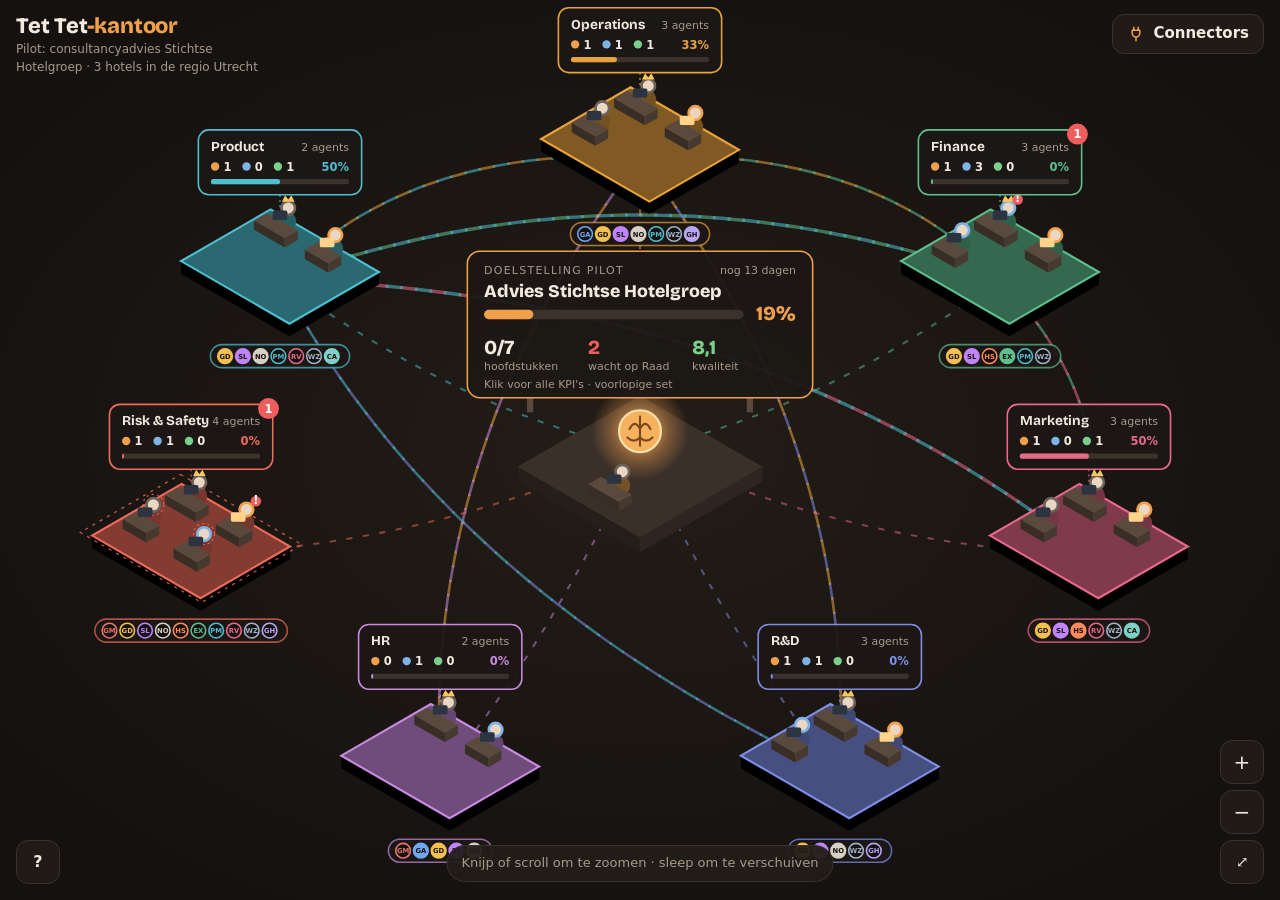
==== commit a3d8351c: "Office: connector access bar per department with toggles and matrix - Catalogue of connectors/extens" ====
--- a/office/index.html
+++ b/office/index.html
@@ -188,7 +188,48 @@
   .route.direct { color: var(--done); } .route.oppertet { color: var(--accent); }
   .label { font-size: 11px; padding: 1px 6px; border-radius: 4px; background: var(--panel-2); color: var(--muted); margin-left: 4px; white-space: nowrap; }
 
+  /* Connectors */
+  .conn-btn {
+    position: absolute; right: 16px; top: 14px; height: 40px; padding: 0 14px; border-radius: 12px;
+    border: 1px solid var(--line); background: rgba(34,29,25,.92); display: flex; align-items: center; gap: 8px; font-weight: 600;
+  }
+  .conn-btn:hover { border-color: var(--accent); }
+  .conn-btn svg { width: 18px; height: 18px; fill: none; stroke: var(--accent); stroke-width: 2; stroke-linecap: round; stroke-linejoin: round; }
+  .conn-bar { cursor: pointer; }
+  .conn-bar:hover rect.bar-bg { stroke-width: 2; }
+  .mono { width: 30px; height: 30px; border-radius: 50%; display: inline-grid; place-items: center; font: 800 10.5px var(--font-display); flex: none; border: 2px solid var(--c); }
+  .mono.rw { background: var(--c); color: #1a120b; }
+  .mono.r { background: transparent; color: var(--c); }
+  .mono.off { border-color: var(--line); color: var(--muted); opacity: .6; }
+  .monos { display: flex; flex-wrap: wrap; gap: 5px; }
+  .monos .mono { width: 24px; height: 24px; font-size: 9px; }
+  .conn-row { display: grid; grid-template-columns: auto 1fr auto; gap: 10px; align-items: center; padding: 10px 0; border-bottom: 1px solid var(--line); }
+  .conn-row:last-of-type { border-bottom: 0; }
+  .conn-row b { display: block; font-weight: 600; }
+  .conn-row small { color: var(--muted); font-size: 12px; }
+  .conn-row .warnnote { color: var(--warn); }
+  .seg { display: inline-flex; border: 1px solid var(--line); border-radius: 10px; overflow: hidden; }
+  .seg button { border: 0; background: var(--bg-2); color: var(--muted); padding: 7px 10px; font-size: 12.5px; min-width: 44px; }
+  .seg button + button { border-left: 1px solid var(--line); }
+  .seg button[aria-pressed="true"].off { background: var(--panel-2); color: var(--text); }
+  .seg button[aria-pressed="true"].r { background: color-mix(in srgb, var(--next) 25%, transparent); color: var(--next); }
+  .seg button[aria-pressed="true"].rw { background: color-mix(in srgb, var(--done) 25%, transparent); color: var(--done); }
+  .matrix-wrap { overflow-x: auto; border: 1px solid var(--line); border-radius: var(--radius); background: var(--panel); }
+  table.matrix { border-collapse: collapse; width: 100%; min-width: 640px; font-size: 13px; }
+  .matrix th, .matrix td { padding: 8px 6px; border-bottom: 1px solid var(--line); text-align: center; }
+  .matrix thead th { font: 700 12.5px var(--font-display); position: sticky; top: 0; background: var(--panel); }
+  .matrix th.cn { text-align: left; padding-left: 12px; white-space: nowrap; }
+  .matrix th.cn span.nm { display: inline-flex; align-items: center; gap: 8px; }
+  .matrix tbody tr:last-child td, .matrix tbody tr:last-child th { border-bottom: 0; }
+  .cell { border: 1px solid var(--line); background: var(--bg-2); border-radius: 8px; padding: 5px 0; width: 74px; font-size: 12px; color: var(--muted); }
+  .cell.r { color: var(--next); border-color: color-mix(in srgb, var(--next) 45%, var(--line)); }
+  .cell.rw { color: var(--done); border-color: color-mix(in srgb, var(--done) 45%, var(--line)); background: color-mix(in srgb, var(--done) 12%, var(--bg-2)); }
+  .cell:hover { border-color: var(--accent); }
+  .tag-warn { font-size: 11px; color: var(--warn); margin-left: 6px; }
+
   @media (max-width: 600px) {
+    .conn-btn span { display: none; }
+    .conn-btn { padding: 0 11px; }
     .sheet-wrap { align-items: flex-end; padding: 0; }
     .sheet { width: 100%; max-height: 90%; border-radius: 18px 18px 0 0; padding-bottom: calc(18px + env(safe-area-inset-bottom, 0px)); }
     .tiles { grid-template-columns: 1fr 1fr; gap: 10px; }
@@ -209,6 +250,9 @@
     <h1>Tet Tet<span>-kantoor</span></h1>
     <p id="pilot"></p>
   </div>
+  <button class="conn-btn" id="connBtn" aria-label="Connectors per afdeling">
+    <svg viewBox="0 0 24 24" aria-hidden="true"><path d="M9 7V3M15 7V3M7 7h10v4a5 5 0 0 1-10 0V7zM12 16v5"/></svg><span>Connectors</span>
+  </button>
   <div class="zoom">
     <button id="zIn" aria-label="Inzoomen">+</button>
     <button id="zOut" aria-label="Uitzoomen">−</button>
@@ -309,6 +353,33 @@
   { a: "rnd", b: "ops",  doel: "Implementatie van hoteltechnologie", voorbeelden: ["Pilot self-check-in snelweghotel", "Impact van nieuwe tooling op processen"] }
 ];
 const CONTROLELIJN = "risk";
+
+/* Connectors en extensions die agents kunnen gebruiken. `gevoelig`: extra spelregel bij schrijfrecht.
+   Toegang per afdeling: "rw" = lezen + schrijven, "r" = alleen lezen, niet genoemd = uit.
+   Elke agent in een afdeling krijgt deze toegang, tenzij zijn profielkaart het inperkt. */
+const CONNECTORS = [
+  { id: "gmail",   naam: "Gmail",            mono: "GM", kleur: "#e7766a", soort: "E-mail", gevoelig: "Versturen namens de Raad alleen na goedkeuring" },
+  { id: "gcal",    naam: "Google Agenda",    mono: "GA", kleur: "#6fa8f0", soort: "Agenda" },
+  { id: "gdrive",  naam: "Google Drive",     mono: "GD", kleur: "#f2c14e", soort: "Bestanden" },
+  { id: "slack",   naam: "Slack",            mono: "SL", kleur: "#c084fc", soort: "Chat" },
+  { id: "notion",  naam: "Notion",           mono: "NO", kleur: "#d6cfc6", soort: "Kennisbank" },
+  { id: "hubspot", naam: "HubSpot",          mono: "HS", kleur: "#ff8a5b", soort: "CRM" },
+  { id: "exact",   naam: "Exact Online",     mono: "EX", kleur: "#5fbf8f", soort: "Boekhouding", gevoelig: "Geen betalingen; boekingen alleen als concept" },
+  { id: "pms",     naam: "Hotel-PMS",        mono: "PM", kleur: "#4fbfd0", soort: "Reserveringen en bezetting", gevoelig: "Bevat gastgegevens (AVG)" },
+  { id: "reviews", naam: "Reviewplatforms",  mono: "RV", kleur: "#e86a8a", soort: "Online reviews" },
+  { id: "web",     naam: "Webzoeken",        mono: "WZ", kleur: "#9fb3c8", soort: "Onderzoek" },
+  { id: "canva",   naam: "Canva",            mono: "CA", kleur: "#7fd1c7", soort: "Ontwerp" },
+  { id: "github",  naam: "GitHub",           mono: "GH", kleur: "#b7a6f5", soort: "Code van de agents" }
+];
+const CONNECTOR_TOEGANG = {
+  ops:  { gdrive: "rw", slack: "rw", notion: "rw", github: "rw", pms: "r", gcal: "r", web: "r" },
+  fin:  { exact: "rw", gdrive: "rw", slack: "rw", pms: "r", hubspot: "r", web: "r" },
+  mkt:  { hubspot: "rw", canva: "rw", gdrive: "rw", slack: "rw", reviews: "r", web: "r" },
+  rnd:  { web: "r", gdrive: "rw", notion: "rw", slack: "rw", github: "r" },
+  hr:   { gcal: "rw", gdrive: "rw", slack: "rw", notion: "rw", gmail: "r" },
+  risk: { gmail: "r", gdrive: "r", slack: "r", notion: "r", hubspot: "r", exact: "r", pms: "r", reviews: "r", web: "r", github: "r" },
+  prod: { notion: "rw", gdrive: "rw", canva: "rw", slack: "rw", reviews: "r", pms: "r", web: "r" }
+};
 const SPELREGELS = [
   "Alleen informatie, afstemming en kleine verzoeken; een verzoek levert hooguit één taak op.",
   "De Hoofdtet van de ontvanger accepteert het verzoek of escaleert het.",
@@ -375,19 +446,21 @@
 /* =====================================================================
    STATE (taken en berichten worden lokaal in de browser bewaard)
    ===================================================================== */
-const KEYS = { tasks: "tettet-office-v1", msgs: "tettet-messages-v1" };
+const KEYS = { tasks: "tettet-office-v1", msgs: "tettet-messages-v1", conn: "tettet-connectors-v1" };
 const deptById = Object.fromEntries(DEPTS.map(d => [d.id, d]));
 const agentById = Object.fromEntries(AGENTS.map(a => [a.id, a]));
 const now = Date.now();
 let tasks = load(KEYS.tasks, () => SEED_TASKS.map((t, i) => ({ id: "t" + (i + 1), approval: false, ...t, created: now - (SEED_TASKS.length - i) * 3600e3 })));
 let messages = load(KEYS.msgs, () => SEED_MESSAGES.map((m, i) => ({ id: "m" + (i + 1), ...m, created: now - (3 - i) * 1800e3 })));
+let connAccess = load(KEYS.conn, () => JSON.parse(JSON.stringify(CONNECTOR_TOEGANG)));
+DEPTS.forEach(d => { connAccess[d.id] = connAccess[d.id] || {}; });
 
 function load(key, seed) {
   try { const raw = localStorage.getItem(key); if (raw) return JSON.parse(raw); } catch (e) {}
   return seed();
 }
 function save() {
-  try { localStorage.setItem(KEYS.tasks, JSON.stringify(tasks)); localStorage.setItem(KEYS.msgs, JSON.stringify(messages)); } catch (e) {}
+  try { localStorage.setItem(KEYS.tasks, JSON.stringify(tasks)); localStorage.setItem(KEYS.msgs, JSON.stringify(messages)); localStorage.setItem(KEYS.conn, JSON.stringify(connAccess)); } catch (e) {}
 }
 
 function agentStatus(id) {
@@ -542,9 +615,9 @@
 
   // doelstellingenbord op palen achter het Brein
   const s = projectStand();
-  const bw = 330, bh = 158, bx = CENTER[0] - bw / 2, by = CENTER[1] - 274;
+  const bw = 330, bh = 140, bx = CENTER[0] - bw / 2, by = CENTER[1] - 220;
   const board = el("g", { class: "board", tabindex: 0, role: "link", "aria-label": `Doelstellingenbord: ${s.voortgang}% voortgang` }, layerCards);
-  [bx + 60, bx + bw - 60].forEach(px => el("rect", { x: px - 3, y: by + bh, width: 6, height: 40, fill: "#5a4a3d" }, board));
+  [bx + 60, bx + bw - 60].forEach(px => el("rect", { x: px - 3, y: by + bh, width: 6, height: 14, fill: "#5a4a3d" }, board));
   el("rect", { x: bx, y: by, width: bw, height: bh, rx: 12, class: "card-bg", stroke: "#f0a04b" }, board);
   svgText(board, bx + 16, by + 22, "DOELSTELLING PILOT", "svg-sub", "start", "#f0a04b").setAttribute("letter-spacing", "1.2");
   svgText(board, bx + bw - 16, by + 22, `nog ${s.dagenTotDeadline} dagen`, "svg-sub", "end");
@@ -555,10 +628,10 @@
   BORD_KPIS.map(id => kpiById[id]).forEach((k, i) => {
     const cx = bx + 16 + i * ((bw - 32) / 3);
     const color = { ok: "#7ccf8a", warn: "#ef5d5d", neutral: "#f2e9df" }[k.stand(s)];
-    svgText(board, cx, by + 104, k.waarde(s), "board-kpi", "start", color);
-    svgText(board, cx, by + 122, k.kort || k.label, "svg-sub", "start");
+    svgText(board, cx, by + 98, k.waarde(s), "board-kpi", "start", color);
+    svgText(board, cx, by + 114, k.kort || k.label, "svg-sub", "start");
   });
-  svgText(board, bx + 16, by + 146, "Klik voor alle KPI's · voorlopige set", "svg-sub", "start").setAttribute("font-size", "9.5");
+  svgText(board, bx + 16, by + 131, "Klik voor alle KPI's · voorlopige set", "svg-sub", "start").setAttribute("font-size", "9.5");
   onActivate(board, () => go("oppertet"));
 
   // afdelingseilanden met compacte statuskaart
@@ -593,6 +666,23 @@
     if (pend) { el("circle", { cx: 152, cy: 4, r: 10, fill: "var(--warn)" }, k); svgText(k, 152, 8, String(pend), "svg-num", "middle", "#fff"); }
     el("line", { x1: 78, y1: 62, x2: 78, y2: 76, stroke: d.kleur, "stroke-dasharray": "2 3" }, k);
     onActivate(k, () => go(d.id));
+
+    // connectorbalk onder het eiland
+    const aan = CONNECTORS.filter(c => connAccess[d.id][c.id]);
+    const step = 17, barW = Math.max(96, aan.length * step + 14), barY = y + iso(2.3, 1.9)[1] + 8;
+    const cb = el("g", { class: "conn-bar", transform: `translate(${x - barW / 2},${barY})`, tabindex: 0, role: "button", "aria-label": `Connectors ${d.naam}: ${aan.length} aan` }, layerCards);
+    el("rect", { class: "bar-bg card-bg", width: barW, height: 22, rx: 11, stroke: d.kleur, "stroke-opacity": .7 }, cb);
+    if (!aan.length) svgText(cb, barW / 2, 15, "geen connectors", "svg-sub", "middle");
+    aan.forEach((c, i) => {
+      const lvl = connAccess[d.id][c.id], cx = 14 + i * step;
+      el("circle", { cx, cy: 11, r: 7, fill: lvl === "rw" ? c.kleur : "rgba(20,17,15,.9)", stroke: c.kleur, "stroke-width": 1.5 }, cb);
+      const t = svgText(cb, cx, 13.5, c.mono, "svg-num", "middle", lvl === "rw" ? "#1a120b" : c.kleur);
+      t.setAttribute("style", "font-size:6.5px;font-weight:800");
+    });
+    const ct = el("title", {}, cb);
+    ct.textContent = aan.length ? `${d.naam}: ` + aan.map(c => `${c.naam} (${connAccess[d.id][c.id] === "rw" ? "schrijven" : "lezen"})`).join(", ") : `${d.naam}: geen connectors`;
+    currentTiles["conn-" + d.id] = connTile(d.id);
+    onActivate(cb, () => openSheet("conn-" + d.id));
   });
 }
 
@@ -685,6 +775,7 @@
 document.getElementById("zIn").onclick = () => zoomCenter(1 / 1.5);
 document.getElementById("zOut").onclick = () => zoomCenter(1.5);
 document.getElementById("zFit").onclick = () => animateTo({ ...HOME });
+document.getElementById("connBtn").onclick = () => go("connectors");
 const legendBtn = document.getElementById("legendBtn"), legend = document.getElementById("legend");
 legendBtn.onclick = () => { legend.hidden = !legend.hidden; legendBtn.setAttribute("aria-expanded", String(!legend.hidden)); };
 const hintToast = document.getElementById("hintToast");
@@ -728,6 +819,7 @@
   else if (h === "oppertet" || h === "agent-oppertet") page = oppertetPage();
   else if (h.startsWith("agent-") && agentById[h.slice(6)]) page = agentPage(h.slice(6));
   else if (h.startsWith("lijn-") && kanaalByKey[h.slice(5)]) page = lijnPage(h.slice(5));
+  else if (h === "connectors") page = connectorsPage();
   if (!page) { go("kantoor"); return; }
   viewOffice.hidden = true; viewPage.hidden = false;
   renderPage(page);
@@ -751,6 +843,8 @@
   viewPage.scrollTop = scroll;
   document.getElementById("backBtn").onclick = () => go(p.back ? p.back.hash : "kantoor");
   viewPage.querySelectorAll("[data-tile]").forEach(b => b.onclick = () => openSheet(b.dataset.tile));
+  viewPage.querySelectorAll(".page-body [data-go]").forEach(b => b.onclick = () => go(b.dataset.go));
+  if (p.wire) p.wire(viewPage);
 }
 /* Na een wijziging: pagina en open kaart opnieuw tekenen. */
 function refresh() {
@@ -794,7 +888,10 @@
 }
 function toegangSheet(d, inperking) {
   if (!d) return `<div class="perm"><span>Brein</span><span class="rw">lezen + schrijven</span><span>Takensysteem (alle afdelingen)</span><span class="rw">lezen + schrijven</span><span>Afdelingstools</span><span class="r">via Hoofdtets</span></div>`;
-  return `<div class="perm">${d.toegang.map(([tool, p]) => `<span>${esc(tool)}</span><span class="${PERM[p][1]}">${PERM[p][0]}</span>`).join("")}</div>
+  const aan = CONNECTORS.filter(c => connAccess[d.id][c.id]);
+  return `<h4 style="margin-top:0">Interne systemen</h4><div class="perm">${d.toegang.map(([tool, p]) => `<span>${esc(tool)}</span><span class="${PERM[p][1]}">${PERM[p][0]}</span>`).join("")}</div>
+    <h4>Connectors</h4>${aan.length ? `<div class="perm">${aan.map(c => `<span>${esc(c.naam)}</span><span class="${connAccess[d.id][c.id]}">${PERM[connAccess[d.id][c.id]][0]}</span>`).join("")}</div>` : `<span class="i-meta">Geen connectors.</span>`}
+    <div class="row" style="margin-top:10px"><button class="chip" data-go="connectors">Connectors wijzigen ›</button></div>
     ${inperking ? `<h4>Ingeperkt door profielkaart</h4>${list(inperking)}` : ""}
     <p class="i-meta" style="margin-top:12px">Een agent mag alleen wat in álle lagen is toegestaan. Een profielkaart kan rechten inperken, nooit uitbreiden.</p>`;
 }
@@ -804,6 +901,50 @@
 }
 const permSummary = d => `${d.toegang.filter(t => t[1] === "rw").length} schrijven · ${d.toegang.filter(t => t[1] === "r").length} lezen`;
 const statusChips = dt => `<div class="chips">${[["bezig", "var(--busy)"], ["volgende", "var(--next)"], ["klaar", "var(--done)"]].map(([s, c]) => `<span class="chip"><i class="dot" style="background:${c}"></i>${dt.filter(t => t.status === s).length} ${s}</span>`).join("")}</div>`;
+
+/* ---------- Connectors ---------- */
+const LVL = [["off", "Uit"], ["r", "Lezen"], ["rw", "Schrijven"]];
+const connMonos = id => {
+  const aan = CONNECTORS.filter(c => connAccess[id][c.id]);
+  return aan.length ? `<div class="monos">${aan.map(c => `<span class="mono ${connAccess[id][c.id]}" style="--c:${c.kleur}" title="${esc(c.naam)}">${c.mono}</span>`).join("")}</div>` : `<span class="sub">Geen connectors</span>`;
+};
+function setConn(dept, conn, lvl) {
+  if (lvl === "off") delete connAccess[dept][conn]; else connAccess[dept][conn] = lvl;
+  save(); refresh();
+}
+/* Tegel + kaart om per connector toegang te geven of in te trekken voor één afdeling. */
+function connTile(id) {
+  const d = deptById[id];
+  return {
+    key: "conn-" + id, icon: "toegang", titel: `Connectors ${d.naam}`, kleur: d.kleur,
+    preview: connMonos(id),
+    sheet: () => `<p class="lead" style="margin-top:0">Alle agents van ${esc(d.naam)} krijgen deze toegang, tenzij hun profielkaart het inperkt.</p>
+      ${CONNECTORS.map(c => {
+        const cur = connAccess[id][c.id] || "off";
+        return `<div class="conn-row"><span class="mono ${cur}" style="--c:${c.kleur}">${c.mono}</span>
+          <div><b>${esc(c.naam)}</b><small>${esc(c.soort)}${c.gevoelig ? `<br><span class="warnnote">${esc(c.gevoelig)}</span>` : ""}</small></div>
+          <div class="seg" role="group" aria-label="Toegang ${esc(c.naam)}">${LVL.map(([v, l]) => `<button class="${v}" data-conn="${c.id}" data-lvl="${v}" aria-pressed="${cur === v}">${l}</button>`).join("")}</div></div>`;
+      }).join("")}
+      <div class="row" style="margin-top:12px"><button class="chip" data-go="connectors">Overzicht alle afdelingen ›</button></div>`,
+    wire: root => root.querySelectorAll("[data-conn]").forEach(b => b.onclick = () => setConn(id, b.dataset.conn, b.dataset.lvl))
+  };
+}
+function connectorsPage() {
+  const next = { off: "r", r: "rw", rw: "off" };
+  const label = { off: "—", r: "lezen", rw: "schrijven" };
+  return {
+    eyebrow: "Toegang per afdeling", titel: "Connectors", kleur: "var(--accent)",
+    top: `<p class="lead">Tik op een cel om de toegang te wijzigen: uit → lezen → schrijven. Wijzigingen zie je direct in de balk onder het eiland in het kantoor.</p>
+      <div class="matrix-wrap"><table class="matrix">
+        <thead><tr><th class="cn">Connector</th>${DEPTS.map(d => `<th><button class="linkrow" data-go="${d.id}" style="color:${d.kleur}">${esc(d.naam)}</button></th>`).join("")}</tr></thead>
+        <tbody>${CONNECTORS.map(c => `<tr><th class="cn"><span class="nm"><span class="mono rw" style="--c:${c.kleur};width:24px;height:24px;font-size:9px">${c.mono}</span>${esc(c.naam)}</span>${c.gevoelig ? `<span class="tag-warn" title="${esc(c.gevoelig)}">⚠</span>` : ""}</th>
+          ${DEPTS.map(d => { const v = connAccess[d.id][c.id] || "off"; return `<td><button class="cell ${v}" data-cell="${d.id}|${c.id}" data-next="${next[v]}" aria-label="${esc(c.naam)} voor ${esc(d.naam)}: ${label[v] === "—" ? "uit" : label[v]}">${label[v]}</button></td>`; }).join("")}</tr>`).join("")}
+        </tbody></table></div>
+      <p class="i-meta" style="margin:0">⚠ = gevoelige connector; de spelregel staat in de kaart per afdeling. Nieuwe connectors laat je eerst scannen door Risk & Safety. Een profielkaart kan de toegang van een agent alleen verder inperken.</p>`,
+    tiles: DEPTS.map(d => connTile(d.id)),
+    wire: root => root.querySelectorAll("[data-cell]").forEach(b => b.onclick = () => { const [dd, cc] = b.dataset.cell.split("|"); setConn(dd, cc, b.dataset.next); })
+  };
+}
 
 /* Takenlijst met acties en formulier */
 function tasksSheet(filterFn, opts = {}) {
@@ -913,6 +1054,7 @@
         sheet: () => `<ul class="items">${team.map(a => `<li style="--dc:${STATUS_COLOR[agentStatus(a.id)]}"><button class="linkrow" data-go="agent-${a.id}"><div class="i-title">${esc(a.naam)} ›</div><div class="i-meta">${esc(ROLKAARTEN[a.rol].titel)} · ${esc(a.specialisme)} · ${agentStatus(a.id)}</div></button></li>`).join("")}</ul>` },
       { key: "cultuur", icon: "cultuur", titel: "Cultuurkaart", preview: `<span class="sub">${esc(d.cultuur.waarden[0])}</span>`, sheet: () => cultuurSheet(d) },
       { key: "toegang", icon: "toegang", titel: "Toegangskaart", preview: `<span class="sub">${permSummary(d)}</span>`, sheet: () => toegangSheet(d) },
+      { ...connTile(id), key: "connectors" },
       { key: "lijnen", icon: "lijnen", titel: "Directe lijnen", preview: id === CONTROLELIJN ? `<span class="sub">Controlelijn naar alle afdelingen</span>` : `<span class="big">${ch.length}</span>`,
         sheet: () => id === CONTROLELIJN ? `<p style="margin:0">Risk & Safety leest mee op alle lijnen, mag elke afdeling direct een toetsvraag stellen en taken blokkeren. Elke afdeling kan Risk & Safety direct om een toets vragen.</p>`
           : `<h4>Direct</h4><div class="chips">${ch.map(o => `<button class="chip" data-go="lijn-${chKey(id, o)}"><i class="dot" style="background:${deptById[o].kleur}"></i>${esc(deptById[o].naam)} ›</button>`).join("")}</div>
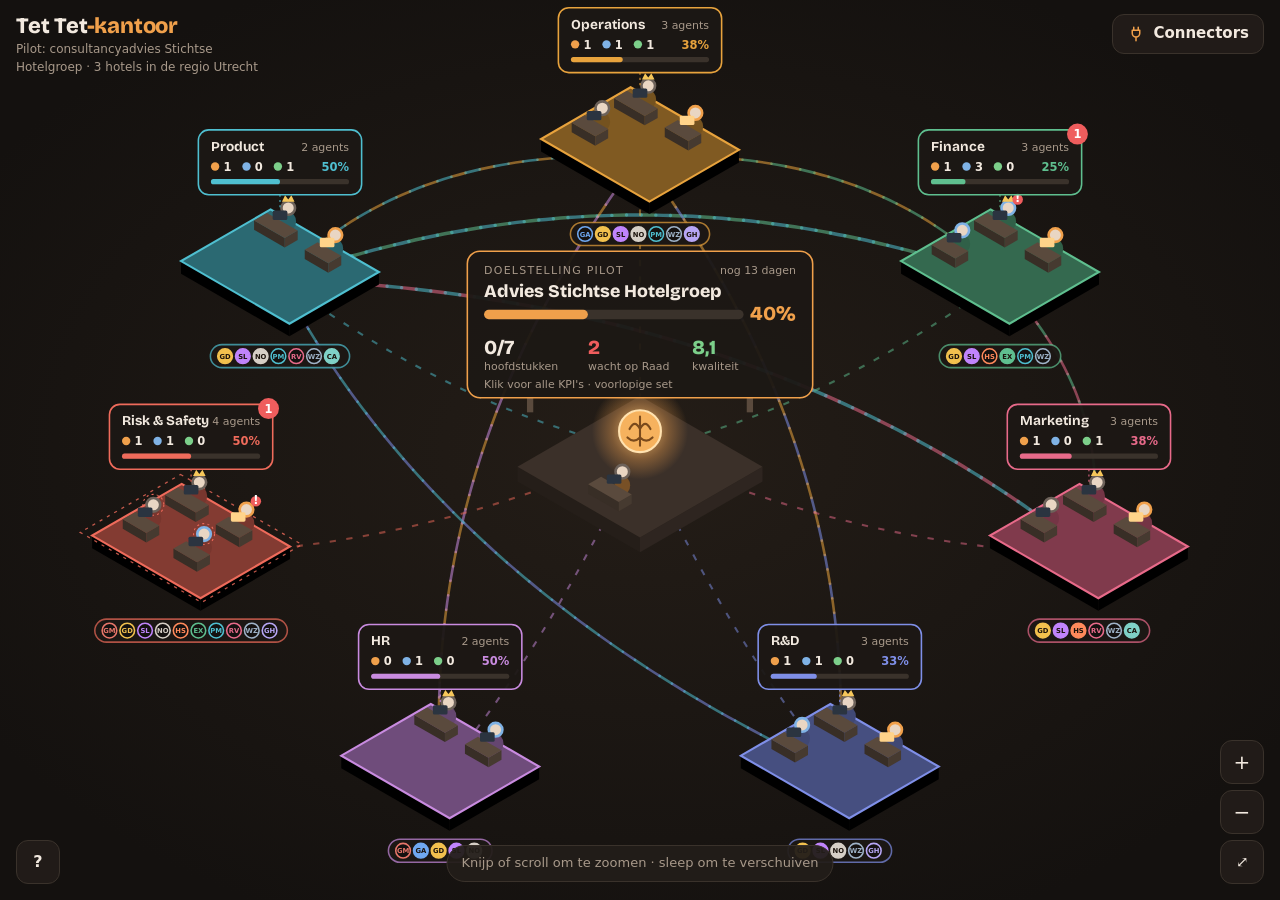
==== commit 47d62dc8: "Office: progress board per department with main lines and KPIs Each department page opens with its o" ====
--- a/office/index.html
+++ b/office/index.html
@@ -145,6 +145,15 @@
   .kpi span { font-size: 12.5px; color: var(--muted); }
   .kpi small { font-size: 11.5px; color: var(--muted); }
   .kpi.ok b { color: var(--done); } .kpi.warn b { color: var(--warn); } .kpi.neutral b { color: var(--text); }
+  .goalboard.dept { background: linear-gradient(160deg, color-mix(in srgb, var(--dc) 14%, var(--panel)), var(--panel)); border-color: color-mix(in srgb, var(--dc) 45%, var(--line)); }
+  .goalboard.dept .eyebrow, .goalboard.dept .pct { color: var(--dc); }
+  .board-cols { display: grid; grid-template-columns: minmax(0, 1fr) minmax(0, 1.3fr); gap: 14px; }
+  .board-cols h4 { margin: 0 0 8px; font-size: 12px; text-transform: uppercase; letter-spacing: .7px; color: var(--muted); }
+  .hl { list-style: none; margin: 0; padding: 0; display: grid; gap: 6px; }
+  .hl li { display: grid; grid-template-columns: 1fr auto; gap: 4px 10px; align-items: center; background: rgba(20,17,15,.45); border: 1px solid var(--line); border-radius: 10px; padding: 8px 10px; }
+  .hl .bar { grid-column: 1 / -1; height: 4px; }
+  .st.open { color: var(--muted); }
+  @media (max-width: 760px) { .board-cols { grid-template-columns: 1fr; } }
   .tbd { font-size: 11px; padding: 1px 6px; border-radius: 4px; background: var(--panel-2); color: var(--muted); margin-left: 4px; }
 
   /* ---------- Sheet (kaartdetail) ---------- */
@@ -371,6 +380,39 @@
   { id: "canva",   naam: "Canva",            mono: "CA", kleur: "#7fd1c7", soort: "Ontwerp" },
   { id: "github",  naam: "GitHub",           mono: "GH", kleur: "#b7a6f5", soort: "Code van de agents" }
 ];
+/* Voortgangsbord per afdeling: doel, hoofdlijnen (deelresultaten) en KPI's.
+   De voortgang van een afdeling volgt uit de hoofdlijnen (klaar = 1, bezig = ½, open = 0).
+   KPI-waarden zijn voorlopig en fictief, tenzij `waarde` een functie is op de stand van het kantoor. */
+const AFDELINGSBORD = {
+  ops: { doel: "Hoofdstuk bedrijfsvoering met verbeterplan per hotel", deadline: "2026-11-27",
+    hoofdlijnen: [["Procesanalyse binnenstad", "klaar"], ["Procesanalyse snelweghotel", "bezig"], ["Procesanalyse Heuvelrug", "open"], ["Verbeterplan en uitvoeringsroute", "open"]],
+    kpis: [{ label: "Hotels geanalyseerd", waarde: "1/3", doel: "3/3" }, { label: "Uptime agents", waarde: "99,2%", doel: "≥ 99%", stand: "ok" }, { label: "Open onderhoudstickets", waarde: "2", doel: "≤ 3", stand: "ok" }] },
+  fin: { doel: "Financieel advies met prijsstrategie en business cases", deadline: "2026-12-04",
+    hoofdlijnen: [["Kostenstructuur per hotel", "bezig"], ["Prijsbenchmark regio Utrecht", "bezig"], ["Prijsstrategie en yield", "open"], ["Business cases nieuwe proposities", "open"]],
+    kpis: [{ label: "Prijsscenario's", waarde: "4/6", doel: "6" }, { label: "Kostenposten in kaart", waarde: "70%", doel: "100%" }, { label: "Verwachte marge-impact", waarde: "+3,5 pt", doel: "≥ +3 pt", stand: "ok" }] },
+  mkt: { doel: "Positionering en marketingplan per doelgroep", deadline: "2026-11-27",
+    hoofdlijnen: [["Reviewanalyse 12 maanden", "klaar"], ["Doelgroepen en personas", "bezig"], ["Positionering per hotel", "open"], ["Campagneplan en budget", "open"]],
+    kpis: [{ label: "Doelgroepen uitgewerkt", waarde: "3/5", doel: "5" }, { label: "Reviews geanalyseerd", waarde: "1.240", doel: "≥ 1.000", stand: "ok" }, { label: "Gem. reviewscore", waarde: "8,2", doel: "≥ 8,5", stand: "warn" }] },
+  rnd: { doel: "Innovatiekansen getoetst en geprioriteerd", deadline: "2026-12-04",
+    hoofdlijnen: [["Trendscan hospitality", "bezig"], ["Technologie-opties vergelijken", "bezig"], ["Experimenten voorstellen", "open"]],
+    kpis: [{ label: "Trends getoetst", waarde: "12/20", doel: "20" }, { label: "Tech-opties vergeleken", waarde: "3/5", doel: "5" }, { label: "Lopende experimenten", waarde: "2", doel: "2–3", stand: "ok" }] },
+  hr: { doel: "Personeelsadvies en een volledig agentregister", deadline: "2026-11-20",
+    hoofdlijnen: [["Agentregister met profielkaarten", "klaar"], ["Bezettingsgat per hotel", "bezig"], ["Advies werving en roosters", "open"]],
+    kpis: [{ label: "Agents met profielkaart", waarde: "21/21", doel: "21/21", stand: "ok" }, { label: "Bezettingsgat in kaart", waarde: "0/3", doel: "3/3" }, { label: "Performance-reviews", waarde: "4", doel: "elke 3 dagen" }] },
+  risk: { doel: "Elk hoofdstuk getoetst; risico's en compliance in kaart", deadline: "2026-12-11",
+    hoofdlijnen: [["Risicoregister pilot", "klaar"], ["Toolscans (connectors en extensions)", "bezig"], ["Bronnencheck alle hoofdstukken", "bezig"], ["Compliance-check (AVG, horeca)", "open"]],
+    kpis: [{ label: "Open risico's", waarde: "2", doel: "0 hoog", stand: "warn" }, { label: "Hoofdstukken getoetst", waarde: "1/7", doel: "7/7" }, { label: "Tools gescand", waarde: "5/6", doel: "6/6" }] },
+  prod: { doel: "Drie proposities met gastreis, klaar voor de business case", deadline: "2026-12-04",
+    hoofdlijnen: [["Wellness-arrangement Heuvelrug", "klaar"], ["Gastreis binnenstadhotel", "bezig"], ["Propositie snelweghotel", "open"]],
+    kpis: [{ label: "Concepten uitgewerkt", waarde: "1/3", doel: "3" }, { label: "Gastreizen getekend", waarde: "1/3", doel: "3" }, { label: "Getoetst door Finance", waarde: "0/3", doel: "3/3" }] }
+};
+/* KPI's die op elk afdelingsbord staan en meerekenen met de stand van het kantoor. */
+const AFDELING_KPIS = [
+  { label: "Taken afgerond", waarde: (dt) => `${dt.length ? Math.round(dt.filter(t => t.status === "klaar").length / dt.length * 100) : 0}%`, doel: "100%" },
+  { label: "Wacht op de Raad", waarde: (dt) => String(dt.filter(t => t.approval && t.status !== "klaar").length), doel: "0", stand: (dt) => dt.some(t => t.approval && t.status !== "klaar") ? "warn" : "ok" },
+  { label: "Open verzoeken via lijnen", waarde: (dt) => String(dt.filter(t => t.via && t.status !== "klaar").length), doel: "≤ 2", stand: (dt) => dt.filter(t => t.via && t.status !== "klaar").length > 2 ? "warn" : "ok" }
+];
+
 const CONNECTOR_TOEGANG = {
   ops:  { gdrive: "rw", slack: "rw", notion: "rw", github: "rw", pms: "r", gcal: "r", web: "r" },
   fin:  { exact: "rw", gdrive: "rw", slack: "rw", pms: "r", hubspot: "r", web: "r" },
@@ -446,13 +488,14 @@
 /* =====================================================================
    STATE (taken en berichten worden lokaal in de browser bewaard)
    ===================================================================== */
-const KEYS = { tasks: "tettet-office-v1", msgs: "tettet-messages-v1", conn: "tettet-connectors-v1" };
+const KEYS = { tasks: "tettet-office-v1", msgs: "tettet-messages-v1", conn: "tettet-connectors-v1", hl: "tettet-hoofdlijnen-v1" };
 const deptById = Object.fromEntries(DEPTS.map(d => [d.id, d]));
 const agentById = Object.fromEntries(AGENTS.map(a => [a.id, a]));
 const now = Date.now();
 let tasks = load(KEYS.tasks, () => SEED_TASKS.map((t, i) => ({ id: "t" + (i + 1), approval: false, ...t, created: now - (SEED_TASKS.length - i) * 3600e3 })));
 let messages = load(KEYS.msgs, () => SEED_MESSAGES.map((m, i) => ({ id: "m" + (i + 1), ...m, created: now - (3 - i) * 1800e3 })));
 let connAccess = load(KEYS.conn, () => JSON.parse(JSON.stringify(CONNECTOR_TOEGANG)));
+let hlStatus = load(KEYS.hl, () => Object.fromEntries(DEPTS.map(d => [d.id, AFDELINGSBORD[d.id].hoofdlijnen.map(h => h[1])])));
 DEPTS.forEach(d => { connAccess[d.id] = connAccess[d.id] || {}; });
 
 function load(key, seed) {
@@ -460,7 +503,7 @@
   return seed();
 }
 function save() {
-  try { localStorage.setItem(KEYS.tasks, JSON.stringify(tasks)); localStorage.setItem(KEYS.msgs, JSON.stringify(messages)); localStorage.setItem(KEYS.conn, JSON.stringify(connAccess)); } catch (e) {}
+  try { localStorage.setItem(KEYS.tasks, JSON.stringify(tasks)); localStorage.setItem(KEYS.msgs, JSON.stringify(messages)); localStorage.setItem(KEYS.conn, JSON.stringify(connAccess)); localStorage.setItem(KEYS.hl, JSON.stringify(hlStatus)); } catch (e) {}
 }
 
 function agentStatus(id) {
@@ -470,7 +513,9 @@
   return "vrij";
 }
 const STATUS_COLOR = { bezig: "var(--busy)", volgende: "var(--next)", vrij: "var(--idle)", klaar: "var(--done)" };
-const deptProgress = id => { const dt = tasks.filter(t => t.dept === id); return dt.length ? dt.filter(t => t.status === "klaar").length / dt.length : 0; };
+const HL_WAARDE = { klaar: 1, bezig: .5, open: 0 };
+const hlOf = id => AFDELINGSBORD[id].hoofdlijnen.map((h, i) => ({ titel: h[0], status: (hlStatus[id] || [])[i] || h[1] }));
+const deptProgress = id => { const hl = hlOf(id); return hl.length ? hl.reduce((a, h) => a + HL_WAARDE[h.status], 0) / hl.length : 0; };
 
 const chKey = (a, b) => [a, b].sort().join("-");
 const kanaalByKey = Object.fromEntries(KANALEN.map(k => [chKey(k.a, k.b), k]));
@@ -1042,13 +1087,39 @@
 }
 
 /* ---------- Afdelingspagina ---------- */
+function deptBoard(id) {
+  const d = deptById[id], b = AFDELINGSBORD[id], dt = tasks.filter(t => t.dept === id), hl = hlOf(id);
+  const prog = Math.round(deptProgress(id) * 100);
+  const today = new Date(); today.setHours(0, 0, 0, 0);
+  const dagen = Math.max(0, Math.ceil((new Date(b.deadline + "T00:00:00") - today) / 864e5));
+  const kpis = [...b.kpis.map(k => ({ ...k, fictief: true })), ...AFDELING_KPIS.map(k => ({ label: k.label, waarde: k.waarde(dt), doel: k.doel, stand: k.stand ? k.stand(dt) : "neutral" }))];
+  return `<section class="goalboard dept" style="--dc:${d.kleur}" aria-label="Voortgangsbord ${esc(d.naam)}">
+      <div class="row" style="justify-content:space-between"><span class="eyebrow">Doelstelling ${esc(d.naam)}</span><span class="i-meta">deadline ${fmtDate(b.deadline)} · nog ${dagen} dagen</span></div>
+      <h3>${esc(b.doel)}</h3>
+      <div class="goal-progress"><span class="pct">${prog}%</span><div class="bar"><i style="width:${prog}%;background:${d.kleur}"></i></div></div>
+      <div class="board-cols">
+        <div><h4>Hoofdlijnen <span class="i-meta" style="text-transform:none;letter-spacing:0">· ${hl.filter(h => h.status === "klaar").length}/${hl.length} klaar</span></h4>
+          <ul class="hl">${hl.map((h, i) => `<li><span>${esc(h.titel)}</span><button class="st ${h.status === "open" ? "open" : h.status}" data-hl="${i}" title="Klik om de status te wijzigen">${h.status}</button>
+            <div class="bar"><i style="width:${HL_WAARDE[h.status] * 100}%;background:${d.kleur}"></i></div></li>`).join("")}</ul></div>
+        <div><h4>KPI's</h4><div class="kpis">${kpis.map(k => `<div class="kpi ${k.stand || "neutral"}"><b>${esc(k.waarde)}</b><span>${esc(k.label)}${k.fictief ? '<span class="tbd">fictief</span>' : ""}</span><small>doel: ${esc(k.doel)}</small></div>`).join("")}</div></div>
+      </div>
+      <p class="i-meta" style="margin:0">Voortgang = hoofdlijnen (klaar telt volledig, bezig half). Voorlopige KPI's.</p>
+    </section>`;
+}
+
 function deptPage(id) {
   const d = deptById[id], team = AGENTS.filter(a => a.dept === id), dt = tasks.filter(t => t.dept === id);
   const ch = channelsOf(id), prog = Math.round(deptProgress(id) * 100);
   const dm = m => m.from === id || m.to === id;
   return {
     eyebrow: "Afdeling", titel: d.naam, kleur: d.kleur,
-    top: `<div style="display:grid;gap:6px"><div class="bar"><i style="width:${prog}%;background:${d.kleur}"></i></div><span class="i-meta">Hoofdstuk “${esc(d.hoofdstuk)}” · ${prog}% klaar</span></div>`,
+    top: deptBoard(id),
+    wire: root => root.querySelectorAll("[data-hl]").forEach(b => b.onclick = () => {
+      const i = +b.dataset.hl, cur = hlOf(id)[i].status;
+      hlStatus[id] = hlOf(id).map(h => h.status);
+      hlStatus[id][i] = { open: "bezig", bezig: "klaar", klaar: "open" }[cur];
+      save(); refresh();
+    }),
     tiles: [
       { key: "team", icon: "team", titel: "Team", preview: `<div class="avatars">${team.map(a => `<span class="avatar" style="background:${d.kleur}" title="${esc(a.naam)}">${esc(initials(a))}</span>`).join("")}</div><span class="sub">${team.length} agents</span>`,
         sheet: () => `<ul class="items">${team.map(a => `<li style="--dc:${STATUS_COLOR[agentStatus(a.id)]}"><button class="linkrow" data-go="agent-${a.id}"><div class="i-title">${esc(a.naam)} ›</div><div class="i-meta">${esc(ROLKAARTEN[a.rol].titel)} · ${esc(a.specialisme)} · ${agentStatus(a.id)}</div></button></li>`).join("")}</ul>` },
